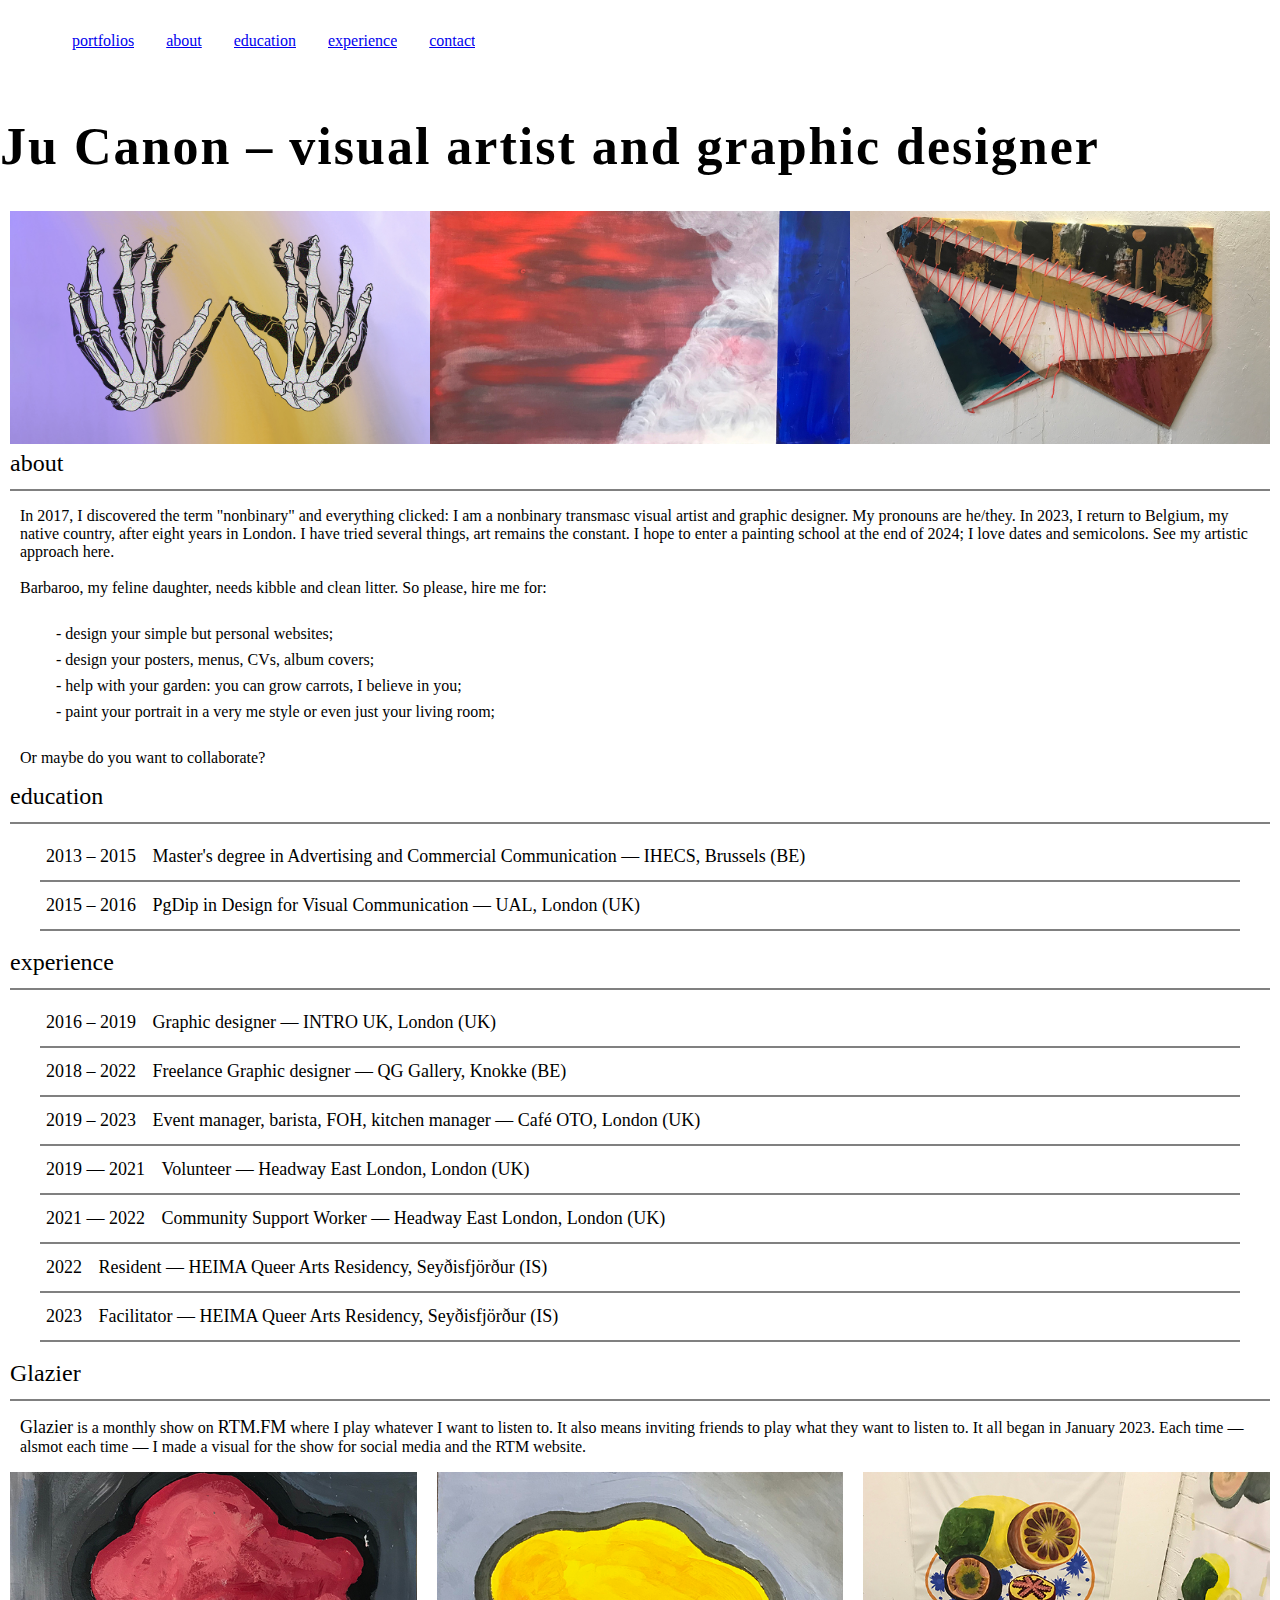
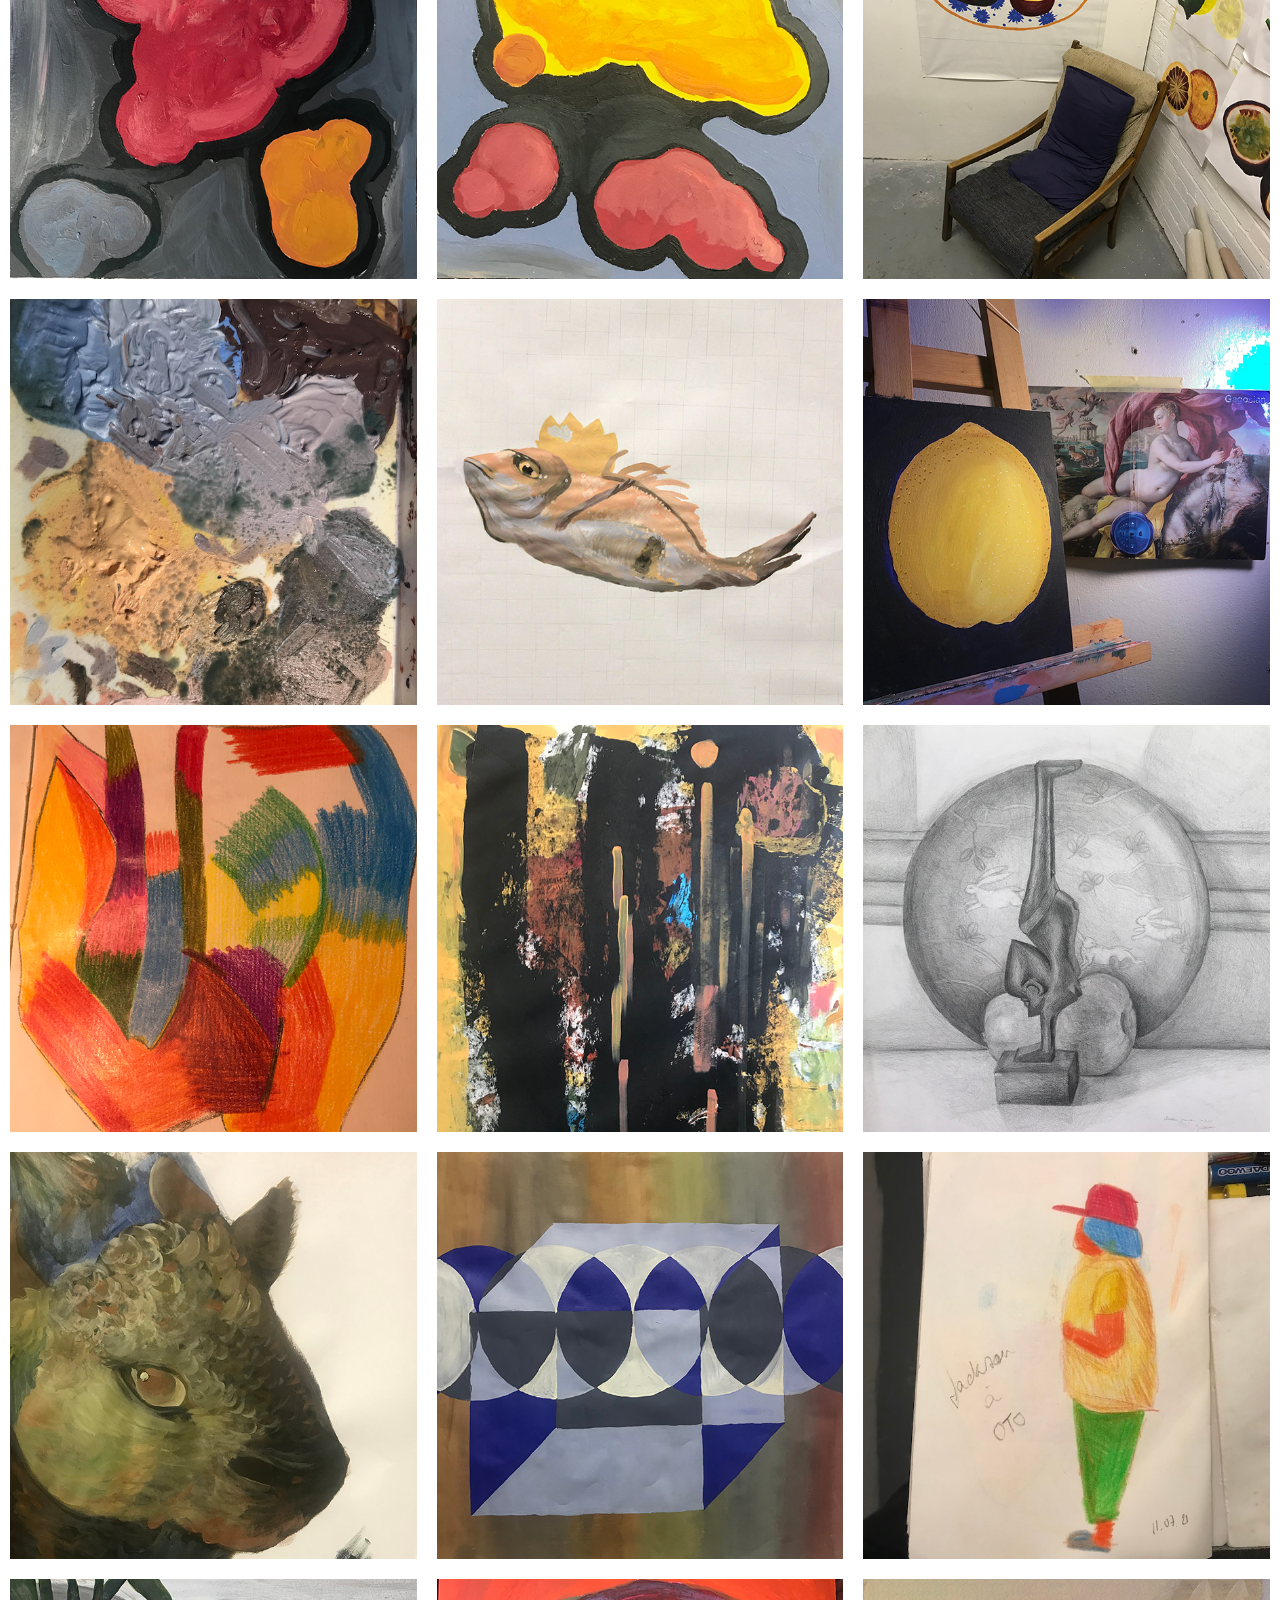
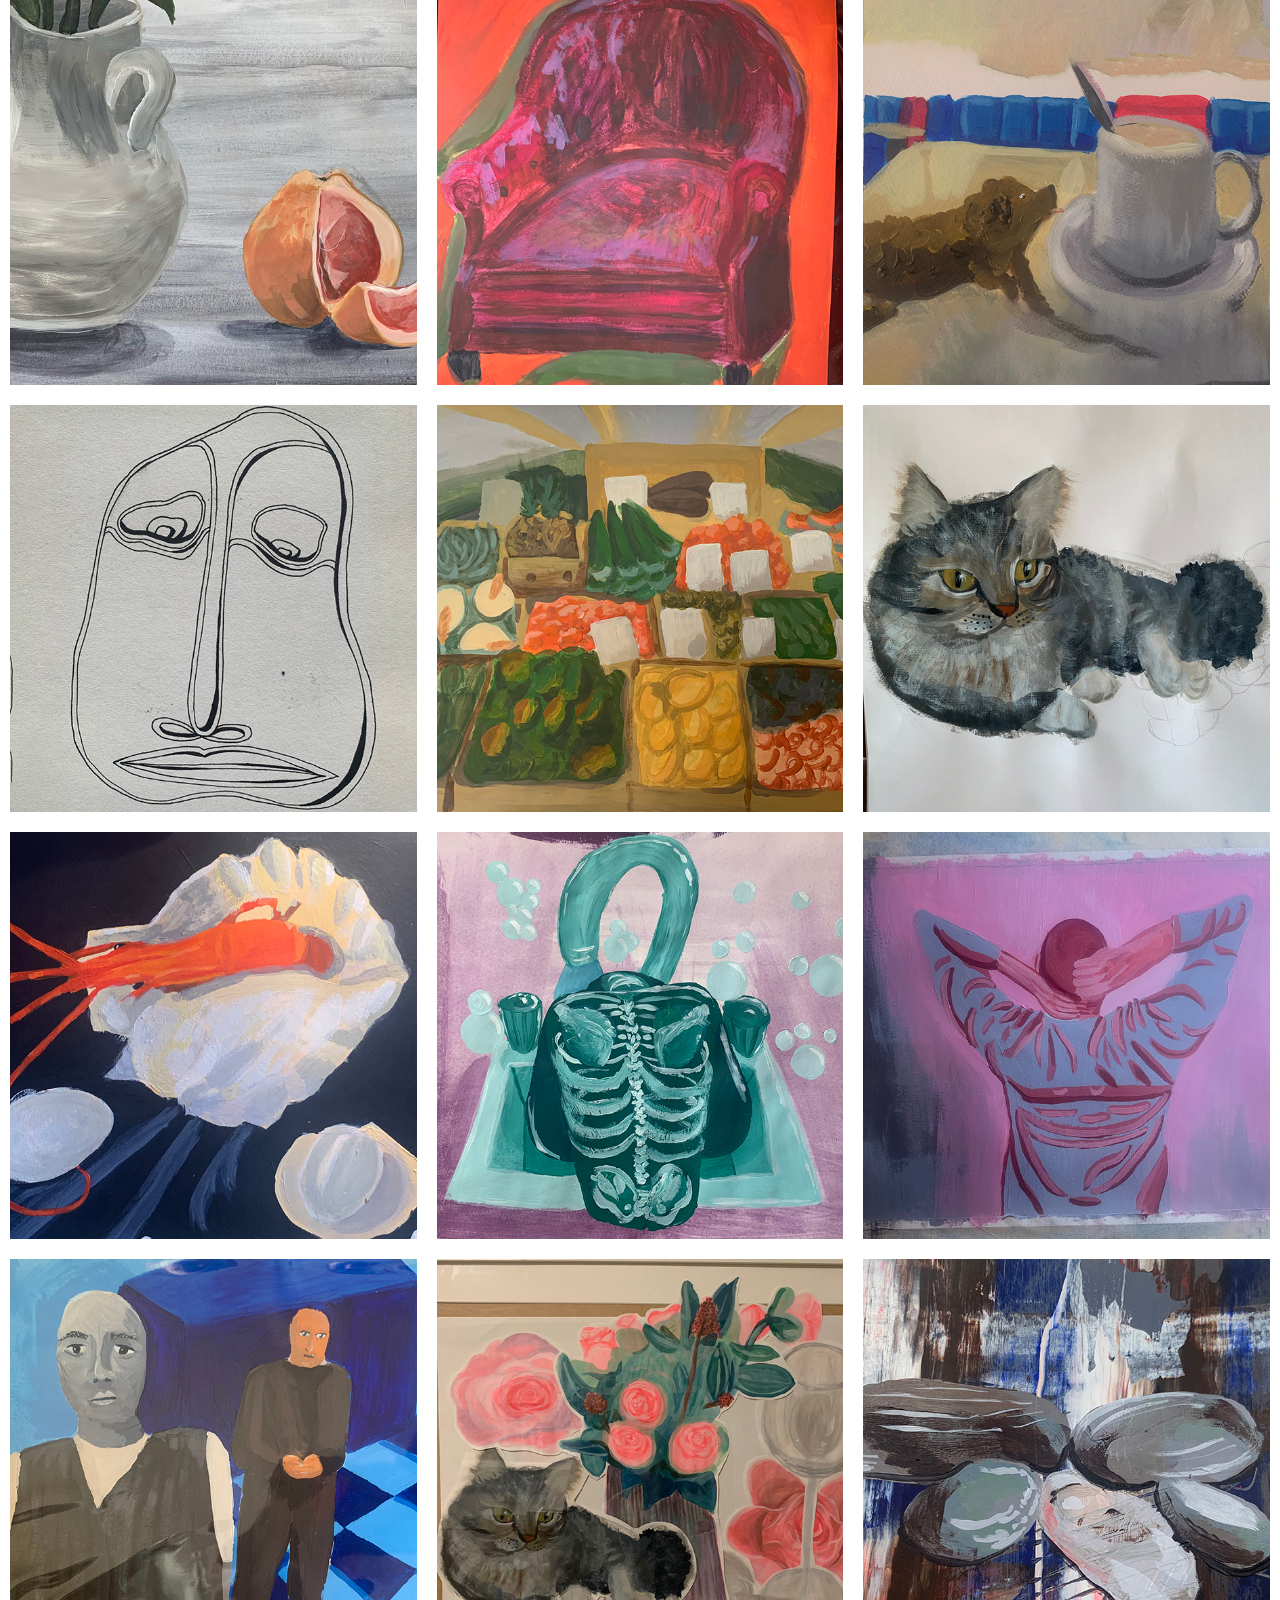
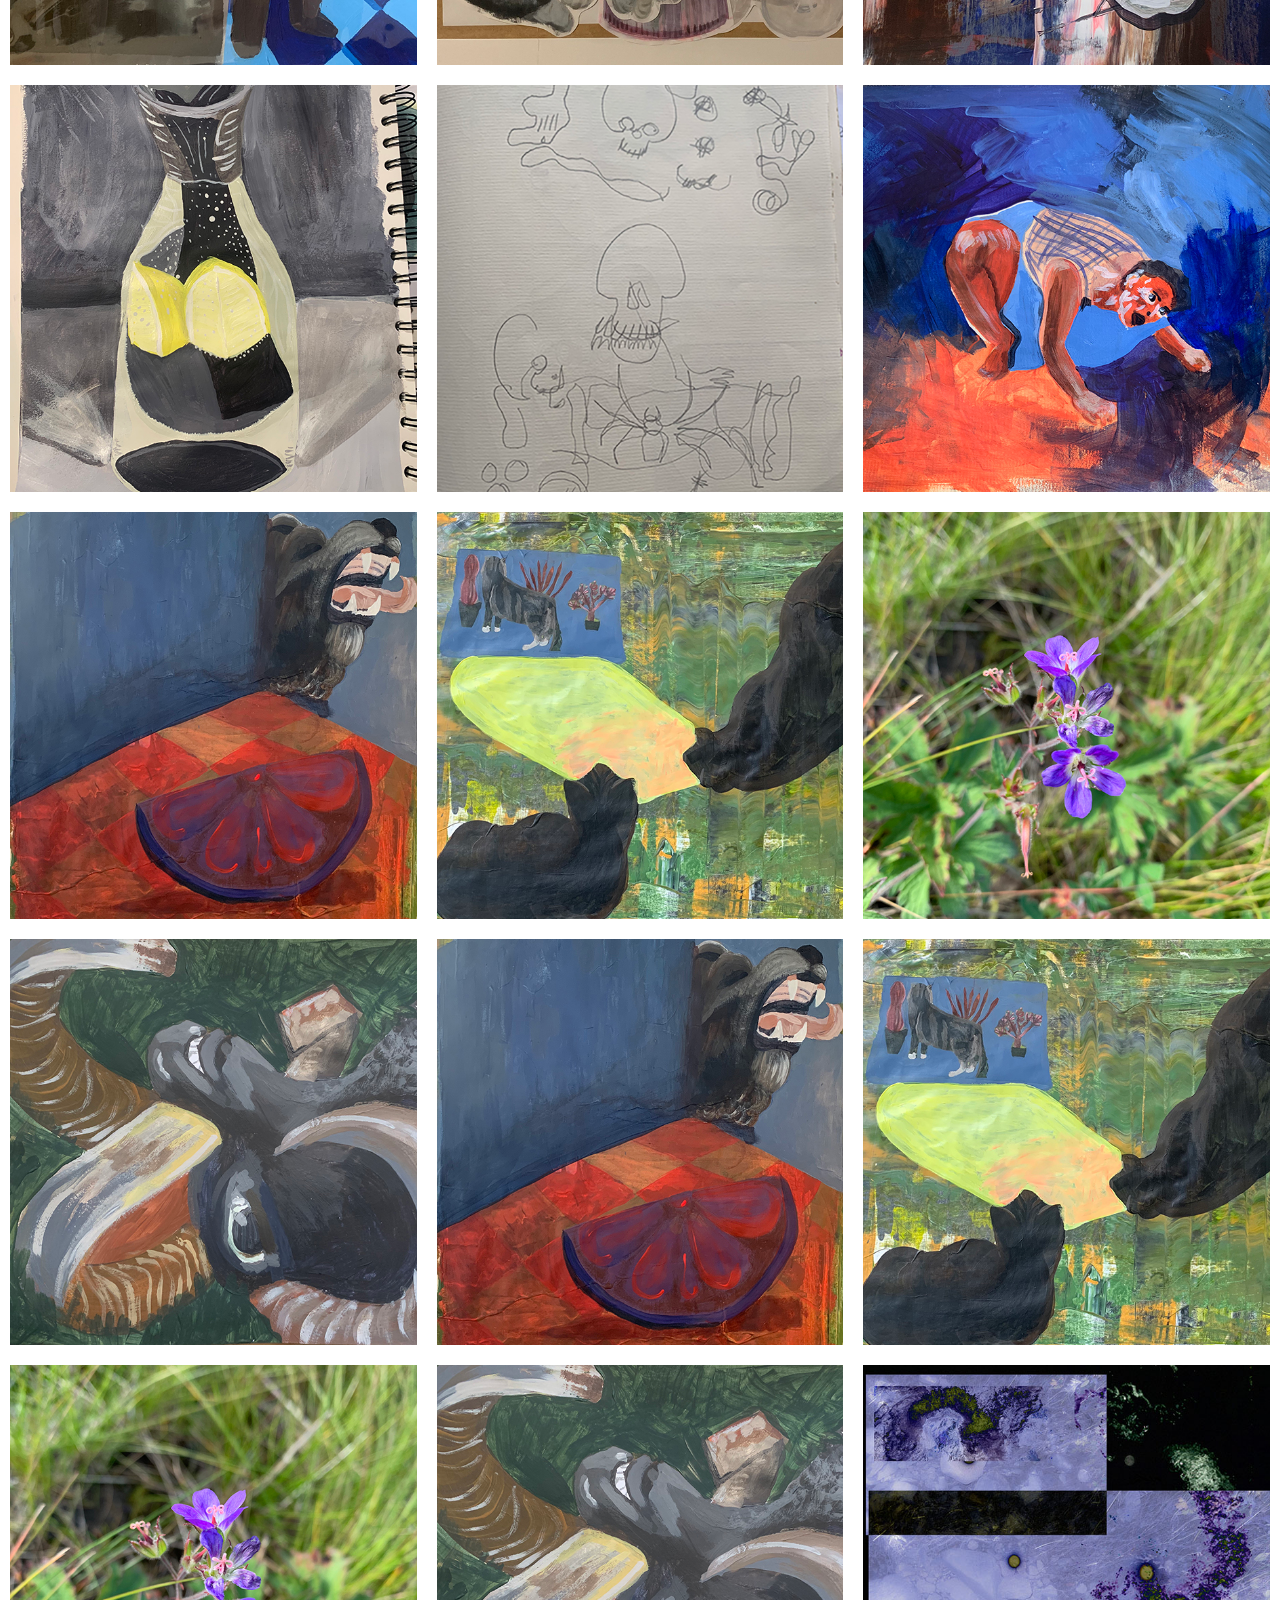
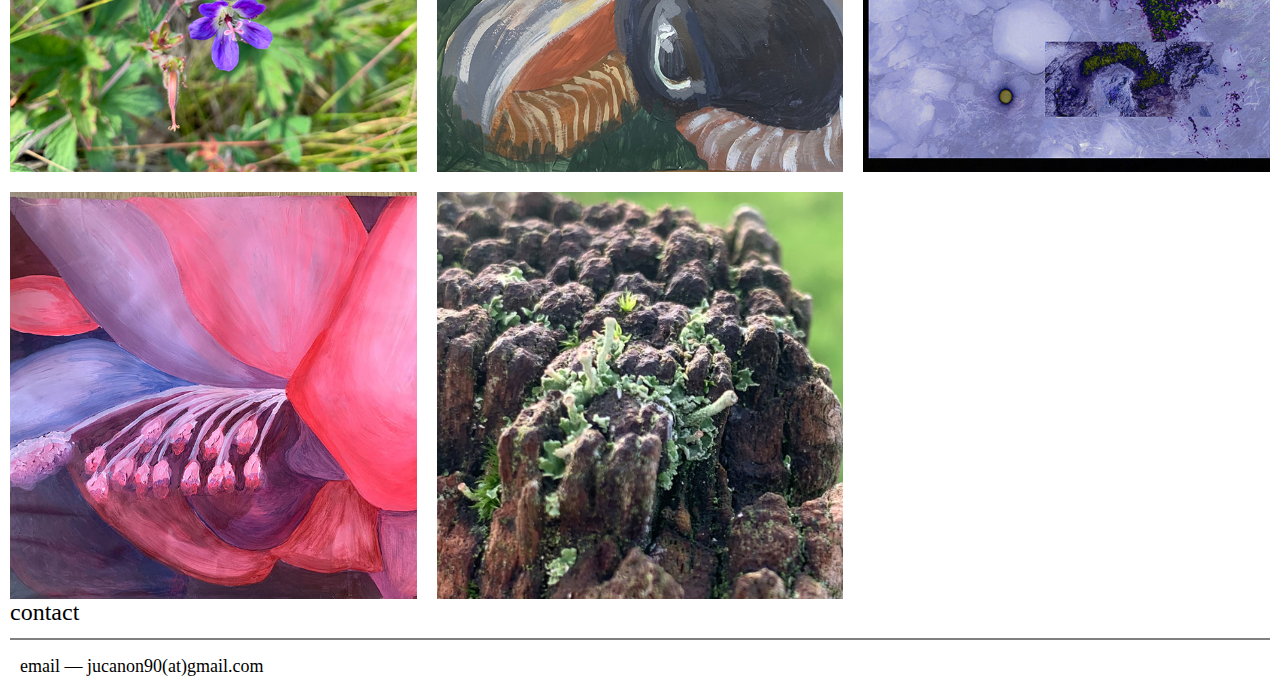
==== index_EN.html @ e63a45a0 "Add initial hamburger menu" ====
<!DOCTYPE html>
<html>
  <head>
    <meta charset="UTF-8" />
    <meta http-equiv="X-UA-Compatible" content="IE=edge" />
    <meta name="viewport" content="width=device-width, initial-scale=1.0" />
    <link href="Ju Canon CSS.css" rel="stylesheet" type="text/css" />
    <title>Ju Canon Website</title>
  </head>
  <body>
    <header>
      <nav class="navbar">
        <input id="menu-toggle" type="checkbox" />
        <label class="menu-button-container" for="menu-toggle">
          <div class="menu-button"></div>
        </label>
        <ul class="menu">
          <li>
            <a href="#">portfolios</a>
            <!-- <ul>
              <li>
                <a
                  href="https://drive.google.com/file/d/1TP0iAJcThYShY0qNyKOMCxj-B4iKELyU/view?usp=drive_link"
                  target="_blank"
                  >painter — visual artist</a
                >
              </li>
              <li>
                <a
                  href="https://drive.google.com/file/d/1o4dYFBIWH87HnHa1xr8gxN1MifNeb2hx/view?usp=drive_link"
                  target="_blank"
                  >graphic designer</a
                >
              </li>
            </ul> -->
          </li>
          <li><a href="#apropos">about</a></li>
          <li><a href="#education">education</a></li>
          <li><a href="#experience">experience</a></li>
          <li><a href="#contact">contact</a></li>
        </ul>
        <!-- <a class="translated_version" href="index.html">FR</a> -->
      </nav>
      <h1>Ju Canon – visual artist and graphic designer</h1>
    </header>
    <section class="image-row">
      <div>
        <img
          class="image"
          src="pics/Hands2 homepage 1080x600.jpg"
          alt="Hands"
        />
      </div>
      <div>
        <img class="image" src="pics/Hell homepage 1080x600.jpg" alt="Hell" />
      </div>
      <div>
        <img
          class="image"
          src="pics/Lace Up homepage 1080x600.jpg"
          alt="Laced Up"
        />
      </div>
    </section>
    <section id="apropos">
      <label for="section">about</label>
      <hr noshade />
      <article class="section">
        <p>
          In 2017, I discovered the term "nonbinary" and everything clicked: I
          am a nonbinary transmasc visual artist and graphic designer. My
          pronouns are he/they. In 2023, I return to Belgium, my native country,
          after eight years in London. I have tried several things, art remains
          the constant. I hope to enter a painting school at the end of 2024; I
          love dates and semicolons. See my artistic approach here.
          <br />
          <br />
          Barbaroo, my feline daughter, needs kibble and clean litter. So
          please, hire me for:
        </p>
        <ol>
          <li class="p">- design your simple but personal websites;</li>
          <li class="p">- design your posters, menus, CVs, album covers;</li>
          <li class="p">
            - help with your garden: you can grow carrots, I believe in you;
          </li>
          <li class="p">
            - paint your portrait in a very me style or even just your living
            room;
          </li>
        </ol>
        <p>Or maybe do you want to collaborate?</p>
      </article>
    </section>
    <section id="education">
      <label for="section">education</label>
      <hr noshade />
      <ul>
        <li class="smalllist">2013 – 2015</li>
        <li class="smalllist">
          Master's degree in Advertising and Commercial Communication — IHECS,
          Brussels (BE)
        </li>
        <hr class="smallhr" noshade />
        <li class="smalllist">2015 – 2016</li>
        <li class="smalllist">
          PgDip in Design for Visual Communication — UAL, London (UK)
        </li>
        <hr class="smallhr" noshade />
      </ul>
    </section>
    <section id="experience">
      <label for="section">experience</label>
      <hr noshade />
      <ul>
        <li class="smalllist">2016 – 2019</li>
        <li class="smalllist">Graphic designer — INTRO UK, London (UK)</li>
        <hr class="smallhr" noshade />
        <li class="smalllist">2018 – 2022</li>
        <li class="smalllist">
          Freelance Graphic designer — QG Gallery, Knokke (BE)
        </li>
        <hr class="smallhr" noshade />
        <li class="smalllist">2019 – 2023</li>
        <li class="smalllist">
          Event manager, barista, FOH, kitchen manager — Café OTO, London (UK)
        </li>
        <hr class="smallhr" noshade />
        <li class="smalllist">2019 — 2021</li>
        <li class="smalllist">Volunteer — Headway East London, London (UK)</li>
        <hr class="smallhr" noshade />
        <li class="smalllist">2021 — 2022</li>
        <li class="smalllist">
          Community Support Worker — Headway East London, London (UK)
        </li>
        <hr class="smallhr" noshade />
        <li class="smalllist">2022</li>
        <li class="smalllist">
          Resident — HEIMA Queer Arts Residency, Seyðisfjörður (IS)
        </li>
        <hr class="smallhr" noshade />
        <li class="smalllist">2023</li>
        <li class="smalllist">
          Facilitator — HEIMA Queer Arts Residency, Seyðisfjörður (IS)
        </li>
        <hr class="smallhr" noshade />
      </ul>
    </section>
    <section id="glazier">
      <label for="section">Glazier</label>
      <hr noshade />
      <article>
        <p>
          <a href="https://www.mixcloud.com/ju-canon/playlists/glazier-on-rtm/"
            >Glazier</a
          >
          is a monthly show on
          <a herf="https://rtm.fm/listen/glazier/">RTM.FM</a> where I play
          whatever I want to listen to. It also means inviting friends to play
          what they want to listen to. It all began in January 2023. Each time —
          alsmot each time — I made a visual for the show for social media and
          the RTM website.
        </p>
      </article>
      <div class="image-container" id="imageContainer">
        <!-- Images will be dynamically added here using JavaScript -->
      </div>
      <script src="gallery.js"></script>
    </section>
    <section id="contact">
      <label for="section">contact</label>
      <hr noshade />
      <article>
        <p>
          <a href="mailto:jucanon90@gmail.com"
            >email — jucanon90(at)gmail.com</a
          >
        </p>
      </article>
    </section>
  </body>
</html>
---- Ju Canon CSS.css ----
@font-face {
  font-family: 'SF Pro';
  src: url('Fonts/SF-Pro.ttf');
}
html,
body {
  font-family: 'SF Pro';
  color: #000000;
  margin: 0;
  height: 100%;
}

* {
  box-sizing: border-box;
}

header {
  display: flex;
  flex-direction: column;
}

.navbar {
  display: flex;
  flex-direction: row;
  align-items: center;
  justify-content: space-between;
  padding: 1em;
}

.menu {
  display: flex;
  flex-direction: row;
  list-style-type: none;
  margin: 0;
  padding-top: 1em;
  padding-bottom: 1em;
}

.menu > li {
  margin: 0 1rem;
  overflow: hidden;
}

.menu-button-container {
  display: none;
  height: 100%;
  width: 30px;
  cursor: pointer;
  flex-direction: column;
  justify-content: center;
  align-items: center;
}
#menu-toggle {
  display: none;
}
.menu-button,
.menu-button::before,
.menu-button::after {
  display: block;
  background-color: #000000;
  position: absolute;
  height: 4px;
  width: 30px;
  transition: transform 400ms cubic-bezier(0.23, 1, 0.32, 1);
  border-radius: 2px;
}
.menu-button::before {
  content: '';
  margin-top: -8px;
}

.menu-button::after {
  content: '';
  margin-top: 8px;
}

#menu-toggle:checked + .menu-button-container .menu-button::before {
  margin-top: 0px;
  transform: rotate(405deg);
}

#menu-toggle:checked + .menu-button-container .menu-button {
  background: rgba(255, 255, 255, 0);
}

#menu-toggle:checked + .menu-button-container .menu-button::after {
  margin-top: 0px;
  transform: rotate(-405deg);
}

@media (max-width: 700px) {
  .menu-button-container {
    display: flex;
  }
  .menu {
    position: absolute;
    top: 0;
    margin-top: 50px;
    left: 0;
    flex-direction: column;
    width: 50%;
    justify-content: center;
    align-items: center;
    background-color: aquamarine;
  }
}

/* nav:after { overflow: hidden; display: table; clear: both; top: 40px; } .translated_version { text-decoration: none; font-size: 28px; color: black; } nav ul li a { display: block; color: black; text-align: center; padding: 14px 16px; text-decoration: none; font-size: 28px; } nav ul li a:hover { color: darkslategrey; } nav ul li { margin: 0px; display: inline-block; background-color: white; } nav ul { list-style-type: none; margin: 0; padding: 0; position: relative; } nav ul li ul li:hover { background: white; } nav ul ul { display: none; position: absolute; top: 50px; } nav ul li:hover > ul { display: inherit; } nav ul ul li { width: 140px; float: none; display: list-item; position: relative; } */ /* header{ */
/* display: flex; */
/* justify-content: space-around; */
/* align-items: center; */
/* height: 100vh; */
/* margin: 0; */
/* } */
h1 {
  font-size: 52px;
  /* float: left; */
  /* display: flex; */
  letter-spacing: 2px;
  /* margin: auto; */
}
section {
  padding: 0px 10px;
  font-size: 24px;
}
section p {
  padding: 0px 10px;
  font-size: 16px;
}
section ul {
  padding: 0px 30px;
  font-size: 18px;
}
section ol li {
  color: black;
  text-align: left;
  padding: 4px 6px;
  list-style-type: none;
  font-size: 16px;
}
section ul li {
  display: inline-block;
  color: black;
  text-align: left;
  padding: 4px 6px;
  text-decoration: none;
}
section a {
  text-decoration: none;
  color: black;
  font-size: 18px;
}
.image-row {
  display: flex;
  justify-content: space-between;
}
.image {
  max-width: 100%;
  height: auto;
  width: auto;
}
.image-container {
  display: flex;
  flex-wrap: wrap;
  justify-content: space-around;
}

.image-container img {
  height: auto;
  cursor: pointer;
}
#imageContainer {
  display: grid;
  grid-template-columns: repeat(3, 1fr); /* Three equal columns */
  gap: 20px; /* Adjust the gap between images as needed */
}

.grid-image {
  width: 100%;
  max-width: 600px; /* Set a maximum width of 600 pixels */
  height: auto; /* Maintain the aspect ratio */
  display: block; /* Remove any default inline display */
  margin: 0 auto; /* Center the image within its container */
}
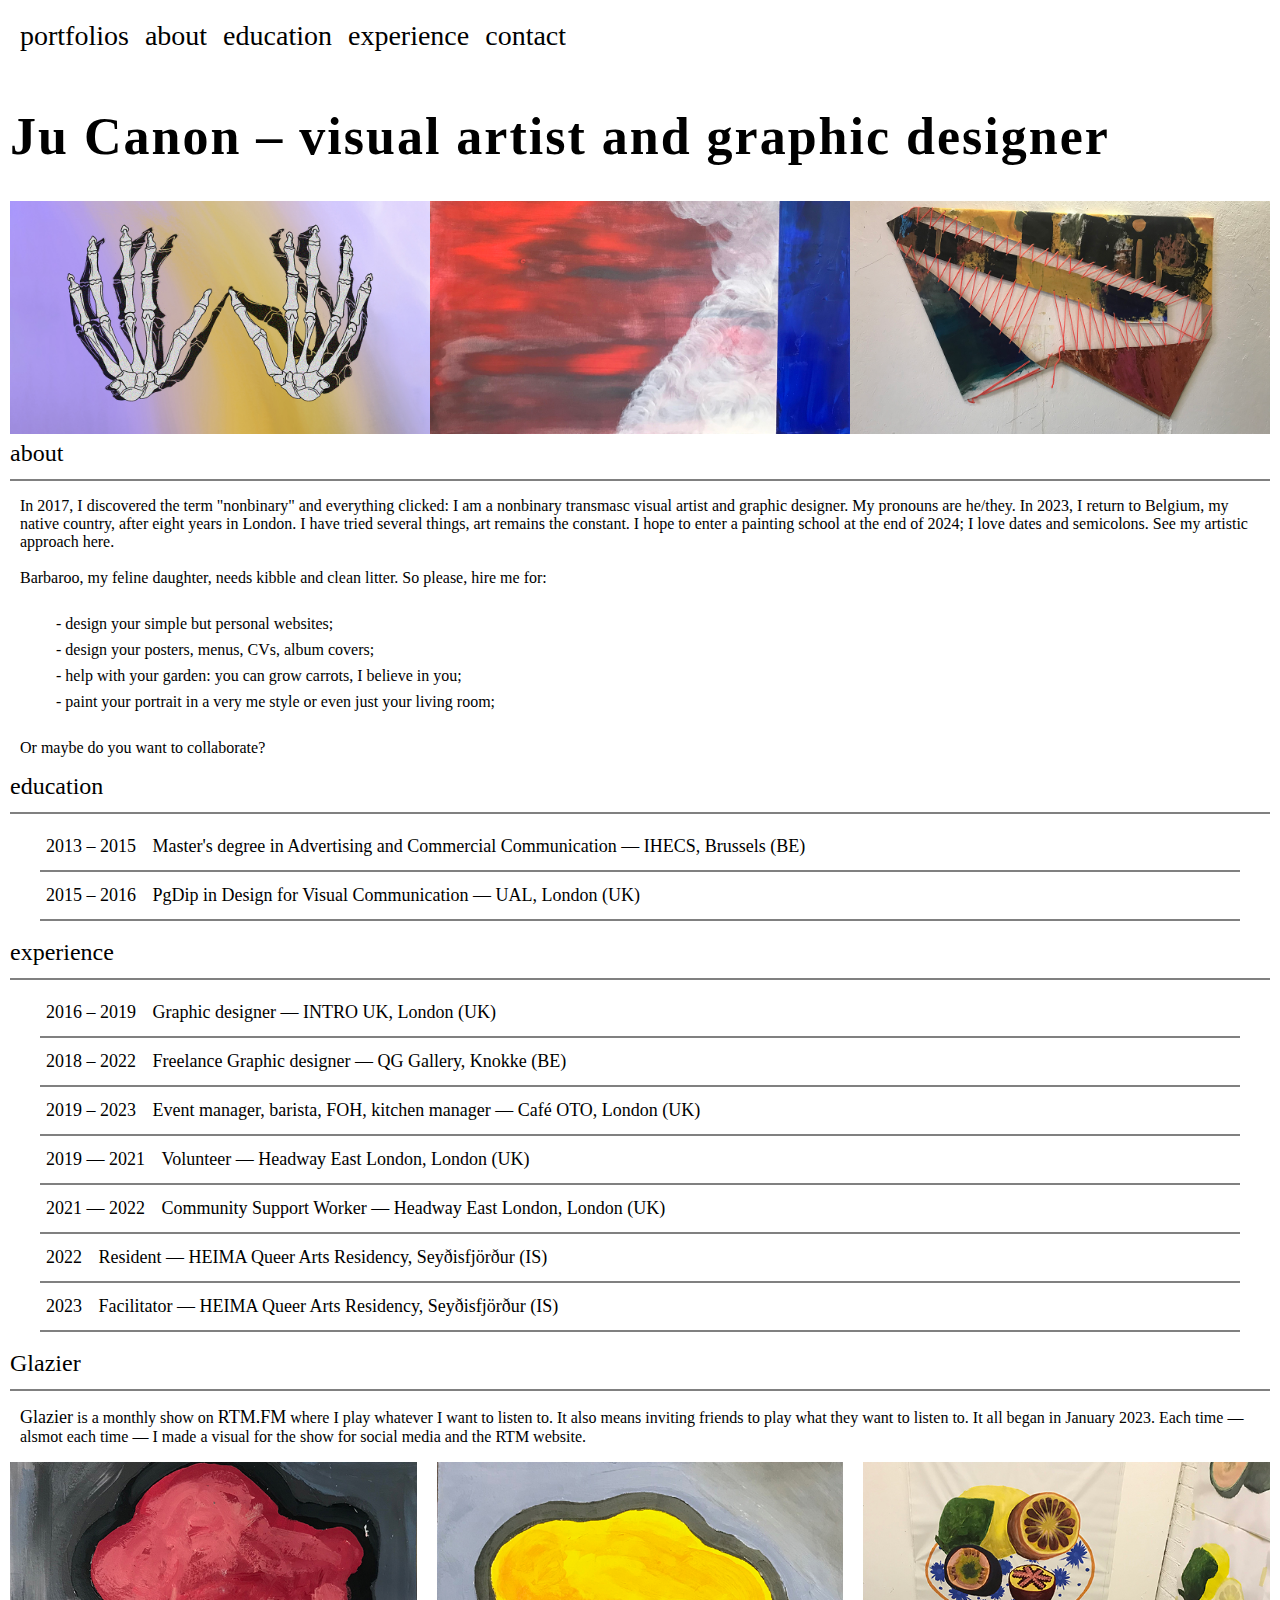
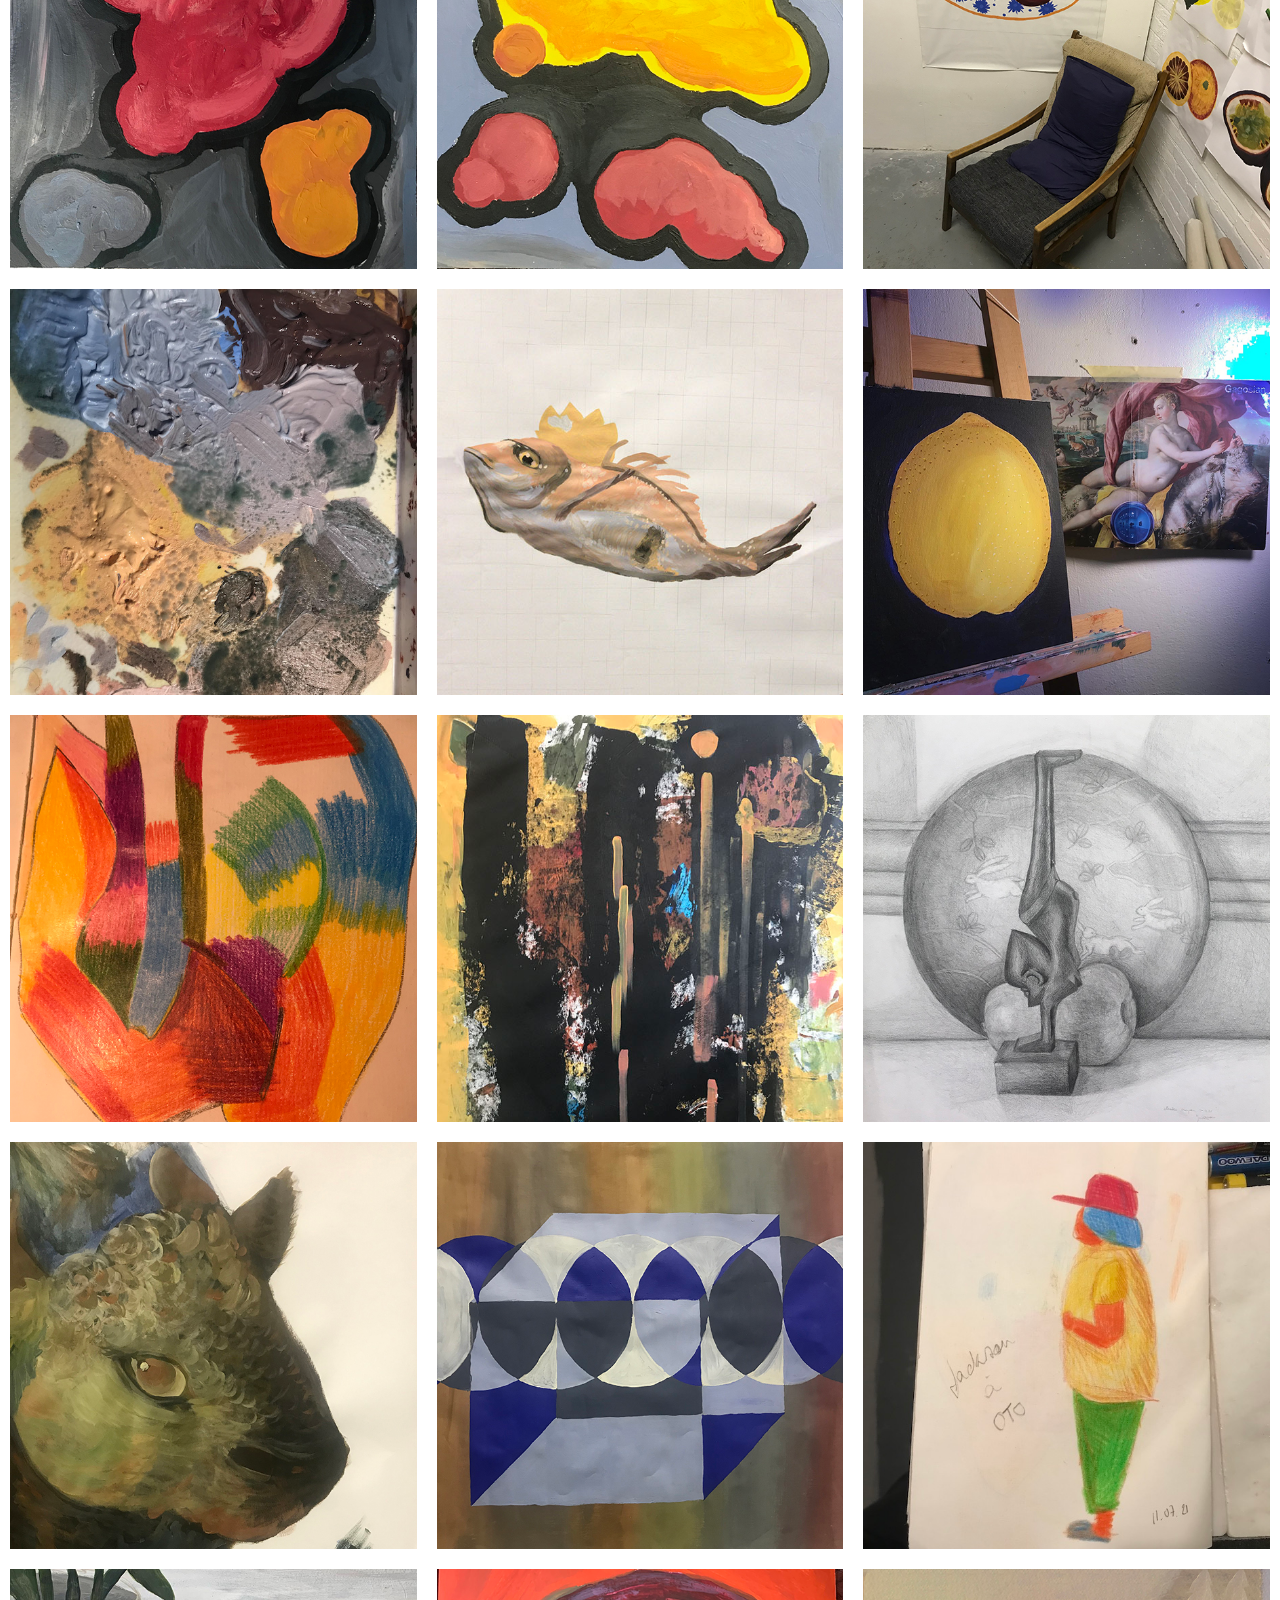
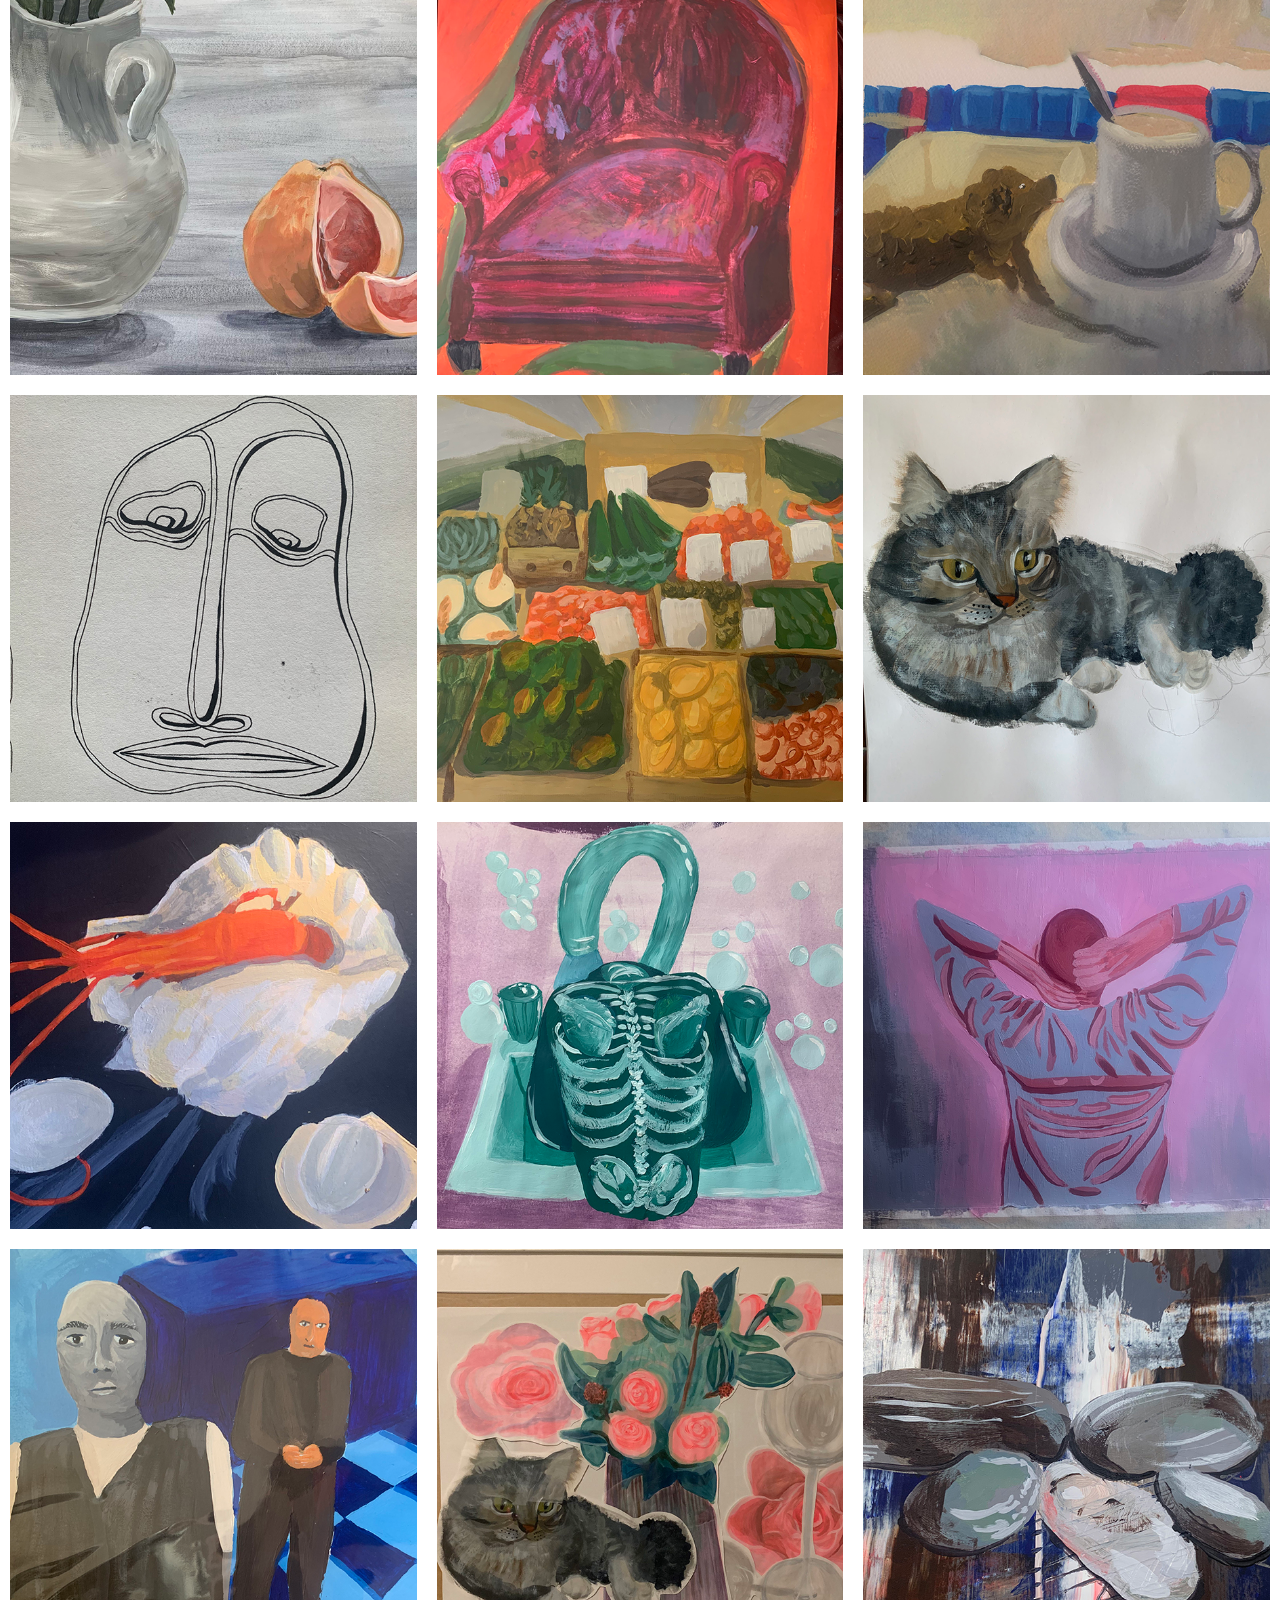
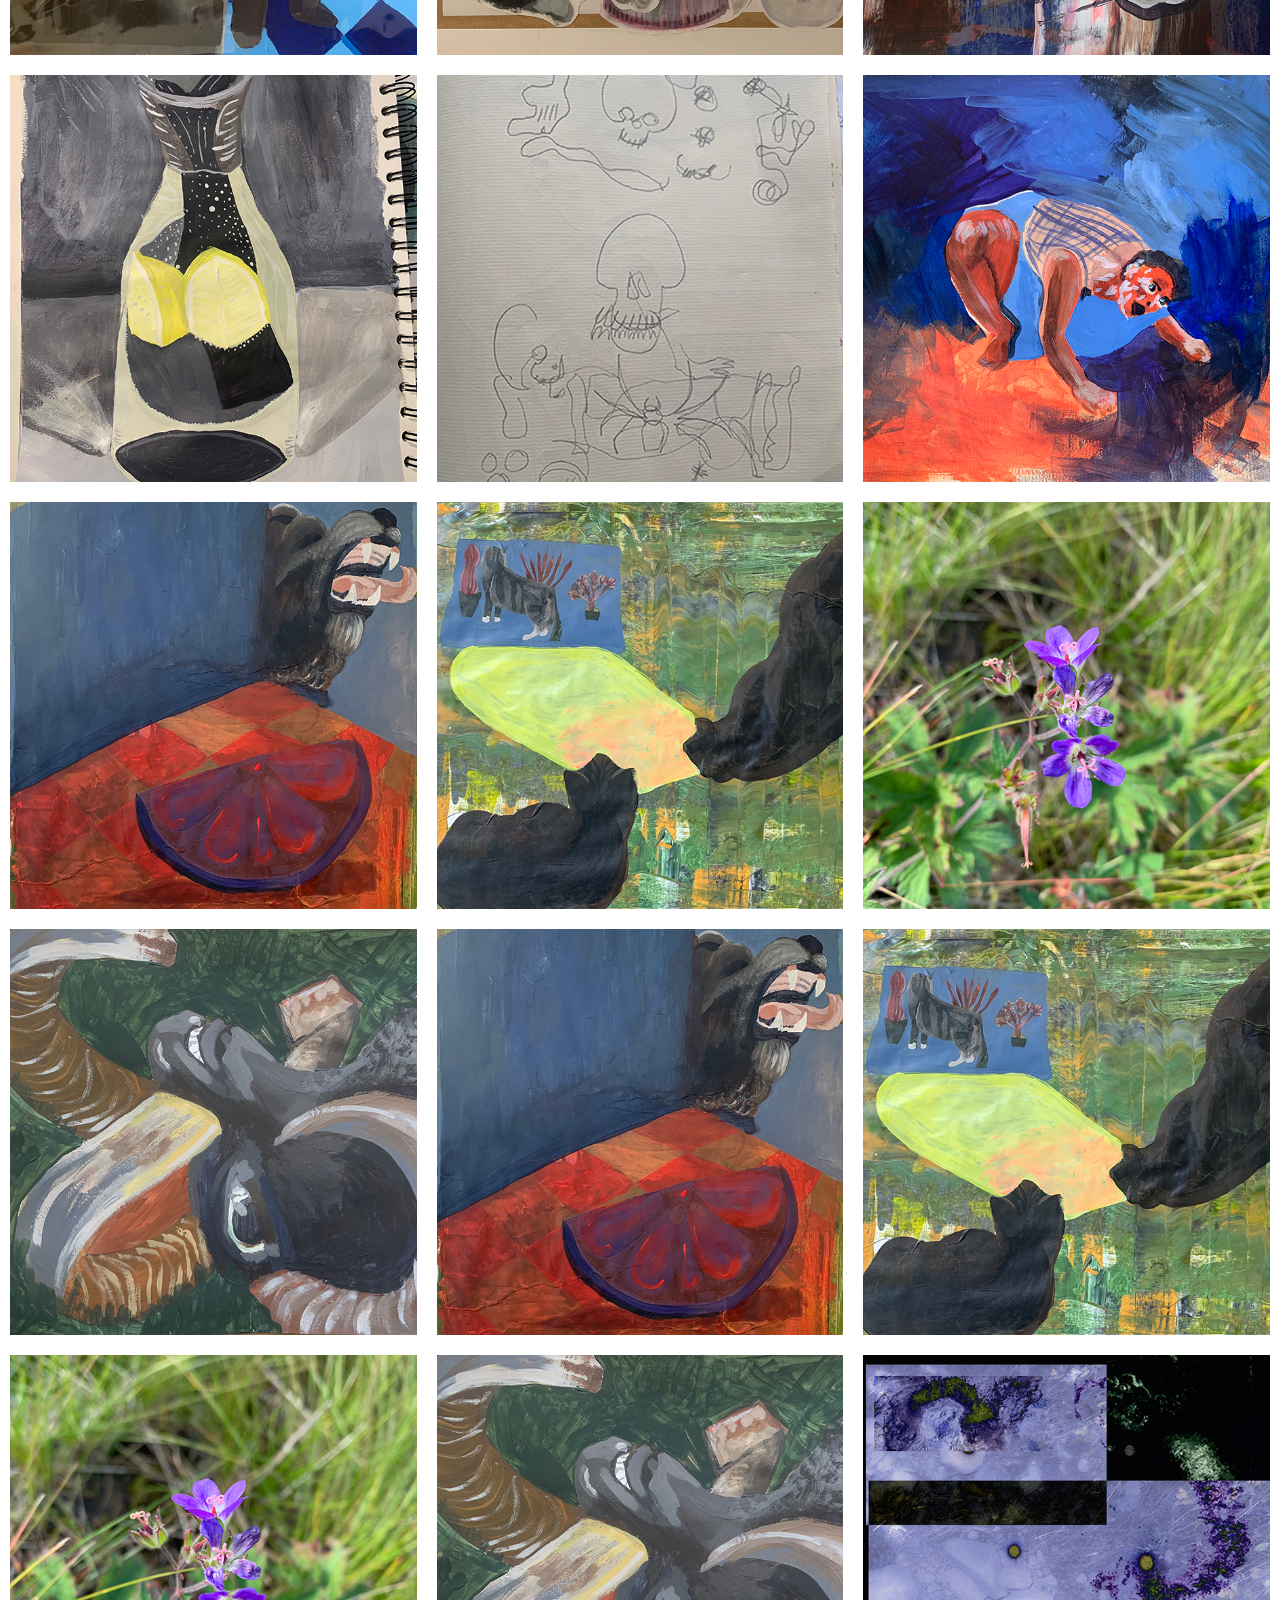
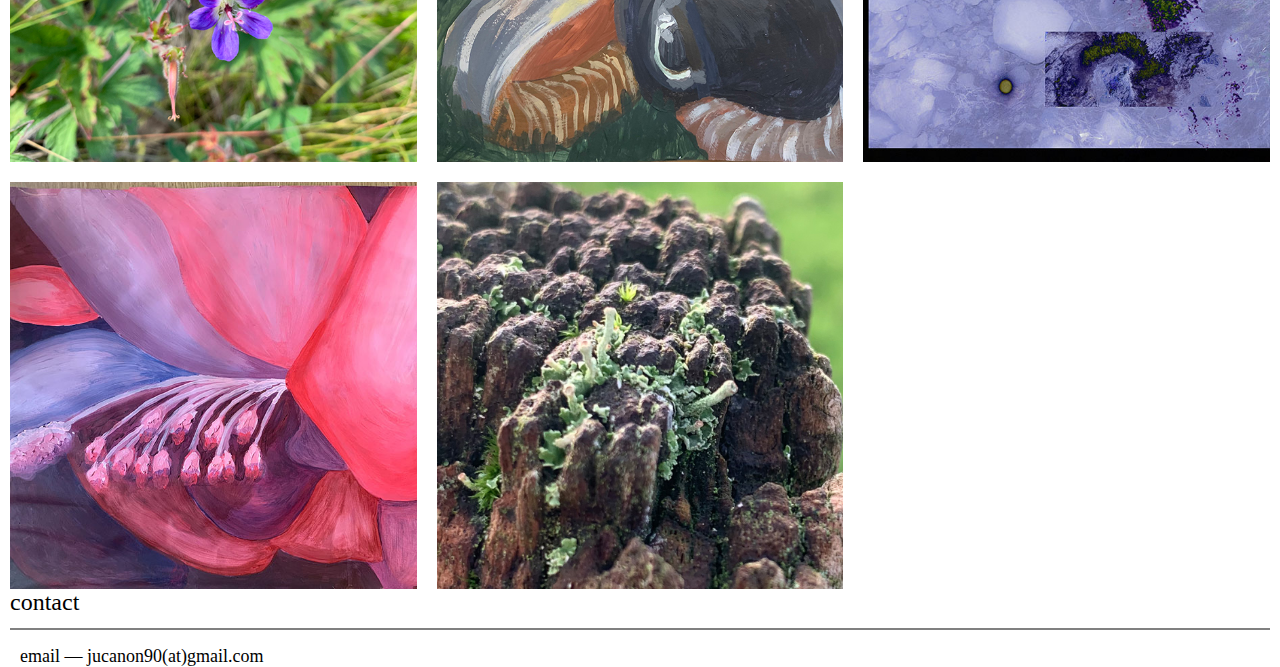
==== commit 538f0508: "Add js to close menu when li elements clicked.to be fixed" ====
--- a/index_EN.html
+++ b/index_EN.html
@@ -14,7 +14,7 @@
         <label class="menu-button-container" for="menu-toggle">
           <div class="menu-button"></div>
         </label>
-        <ul class="menu">
+        <ul class="menu" id="menu">
           <li>
             <a href="#">portfolios</a>
             <!-- <ul>
@@ -178,5 +178,6 @@
         </p>
       </article>
     </section>
+    <script src="hamburgerMenu.js"></script>
   </body>
 </html>
--- a/Ju Canon CSS.css
+++ b/Ju Canon CSS.css
@@ -17,6 +17,7 @@
 header {
   display: flex;
   flex-direction: column;
+  /* padding: 0 10px; */
 }
 
 .navbar {
@@ -24,7 +25,7 @@
   flex-direction: row;
   align-items: center;
   justify-content: space-between;
-  padding: 1em;
+  padding: 20px;
 }
 
 .menu {
@@ -32,19 +33,17 @@
   flex-direction: row;
   list-style-type: none;
   margin: 0;
-  padding-top: 1em;
-  padding-bottom: 1em;
 }
 
 .menu > li {
-  margin: 0 1rem;
+  margin-right: 1rem;
   overflow: hidden;
 }
 
 .menu-button-container {
   display: none;
   height: 100%;
-  width: 30px;
+  width: 20px;
   cursor: pointer;
   flex-direction: column;
   justify-content: center;
@@ -56,26 +55,27 @@
 .menu-button,
 .menu-button::before,
 .menu-button::after {
+  margin-top: 2em;
   display: block;
   background-color: #000000;
   position: absolute;
-  height: 4px;
-  width: 30px;
+  height: 5px;
+  width: 35px;
   transition: transform 400ms cubic-bezier(0.23, 1, 0.32, 1);
-  border-radius: 2px;
+  border-radius: 10px;
 }
 .menu-button::before {
   content: '';
-  margin-top: -8px;
+  margin-top: -10px;
 }
 
 .menu-button::after {
   content: '';
-  margin-top: 8px;
+  margin-top: 10px;
 }
 
 #menu-toggle:checked + .menu-button-container .menu-button::before {
-  margin-top: 0px;
+  margin-top: 0;
   transform: rotate(405deg);
 }
 
@@ -83,41 +83,114 @@
   background: rgba(255, 255, 255, 0);
 }
 
+/* Closing X hamburger bar */
 #menu-toggle:checked + .menu-button-container .menu-button::after {
-  margin-top: 0px;
+  /* change this an irregular cross  */
+  margin-top: 0;
   transform: rotate(-405deg);
 }
 
 @media (max-width: 700px) {
+  /* actual hamburger icon */
   .menu-button-container {
     display: flex;
-  }
+    margin-top: 5px;
+  }
+
+  /* hamburger menu list */
   .menu {
     position: absolute;
-    top: 0;
+    top: 15px;
     margin-top: 50px;
-    left: 0;
+    left: 10px;
     flex-direction: column;
     width: 50%;
     justify-content: center;
     align-items: center;
-    background-color: aquamarine;
-  }
-}
-
-/* nav:after { overflow: hidden; display: table; clear: both; top: 40px; } .translated_version { text-decoration: none; font-size: 28px; color: black; } nav ul li a { display: block; color: black; text-align: center; padding: 14px 16px; text-decoration: none; font-size: 28px; } nav ul li a:hover { color: darkslategrey; } nav ul li { margin: 0px; display: inline-block; background-color: white; } nav ul { list-style-type: none; margin: 0; padding: 0; position: relative; } nav ul li ul li:hover { background: white; } nav ul ul { display: none; position: absolute; top: 50px; } nav ul li:hover > ul { display: inherit; } nav ul ul li { width: 140px; float: none; display: list-item; position: relative; } */ /* header{ */
+    background-color: white;
+  }
+
+  /* unfolded h. menu li */
+  #menu-toggle ~ .menu li {
+    height: 0;
+    margin: 0;
+    padding: 0;
+    border: 0;
+    transition: height 400ms cubic-bezier(0.23, 1, 0.32, 1);
+  }
+
+  /* folded menu  */
+  #menu-toggle:checked ~ .menu li {
+    border: 1px solid #333;
+    height: 3em;
+    padding: 0.5em;
+    transition: height 400ms cubic-bezier(0.23, 1, 0.32, 1);
+  }
+  .menu > ul {
+    padding: 0;
+    list-style-type: none;
+  }
+  .menu > li {
+    display: flex;
+    justify-content: center;
+    margin: 0;
+    padding: 0.5em 0;
+    width: 100%;
+  }
+}
+
+/* .translated_version {
+  text-decoration: none;
+  font-size: 28px;
+  color: black;
+} */
+nav ul {
+  padding: 0;
+}
+nav ul li a {
+  color: black;
+  text-decoration: none;
+  font-size: 28px;
+}
+nav ul li a:hover {
+  color: darkslategrey;
+}
+/* nav ul li {
+  margin: 0px;
+  display: inline-block;
+  background-color: white;
+} */
+
+/* nav ul li ul li:hover {
+  background: white;
+} */
+/* nav ul ul {
+  display: none;
+  position: absolute;
+  top: 50px;
+} */
+/* nav ul li:hover > ul {
+  display: inherit;
+} */
+/* nav ul ul li {
+  width: 140px;
+  float: none;
+  display: list-item;
+  position: relative;
+} */
+
+/* header{ */
 /* display: flex; */
 /* justify-content: space-around; */
 /* align-items: center; */
 /* height: 100vh; */
 /* margin: 0; */
 /* } */
+
 h1 {
   font-size: 52px;
-  /* float: left; */
-  /* display: flex; */
   letter-spacing: 2px;
-  /* margin: auto; */
+  padding-left: 10px;
 }
 section {
   padding: 0px 10px;
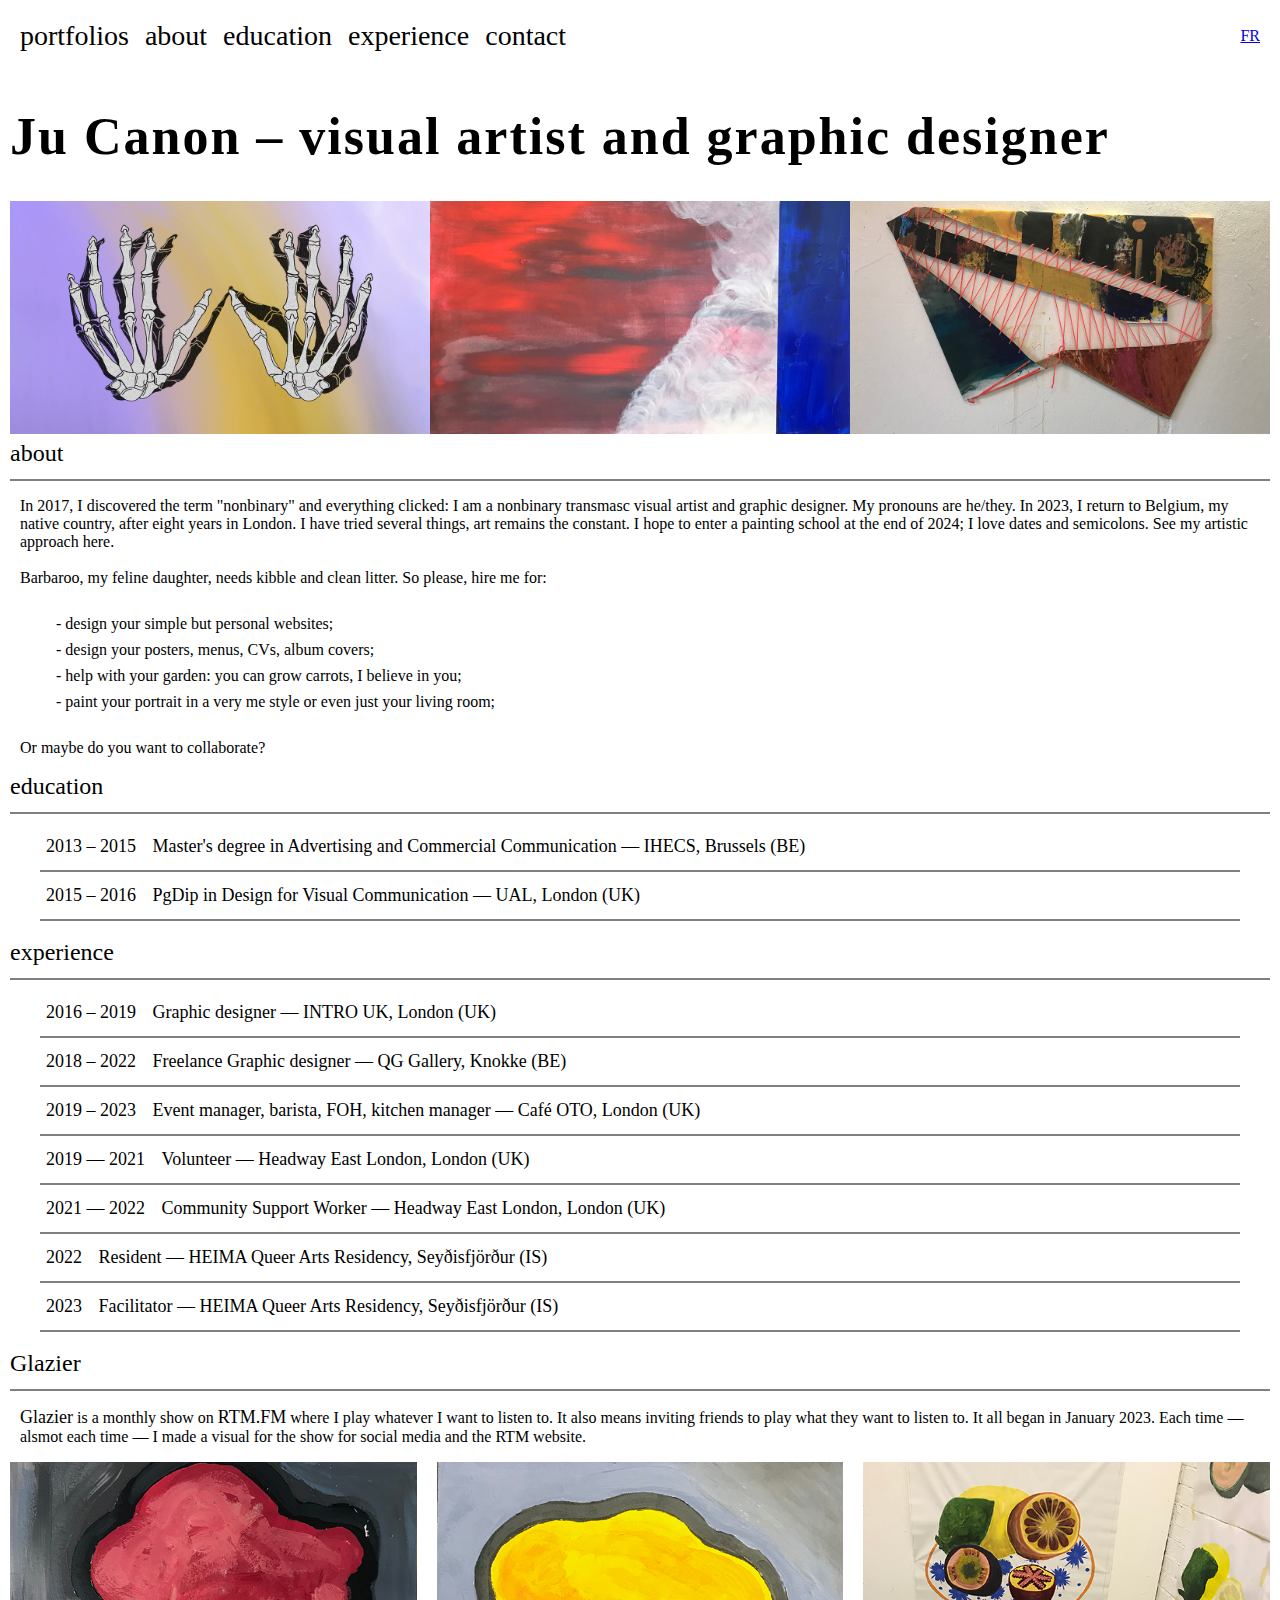
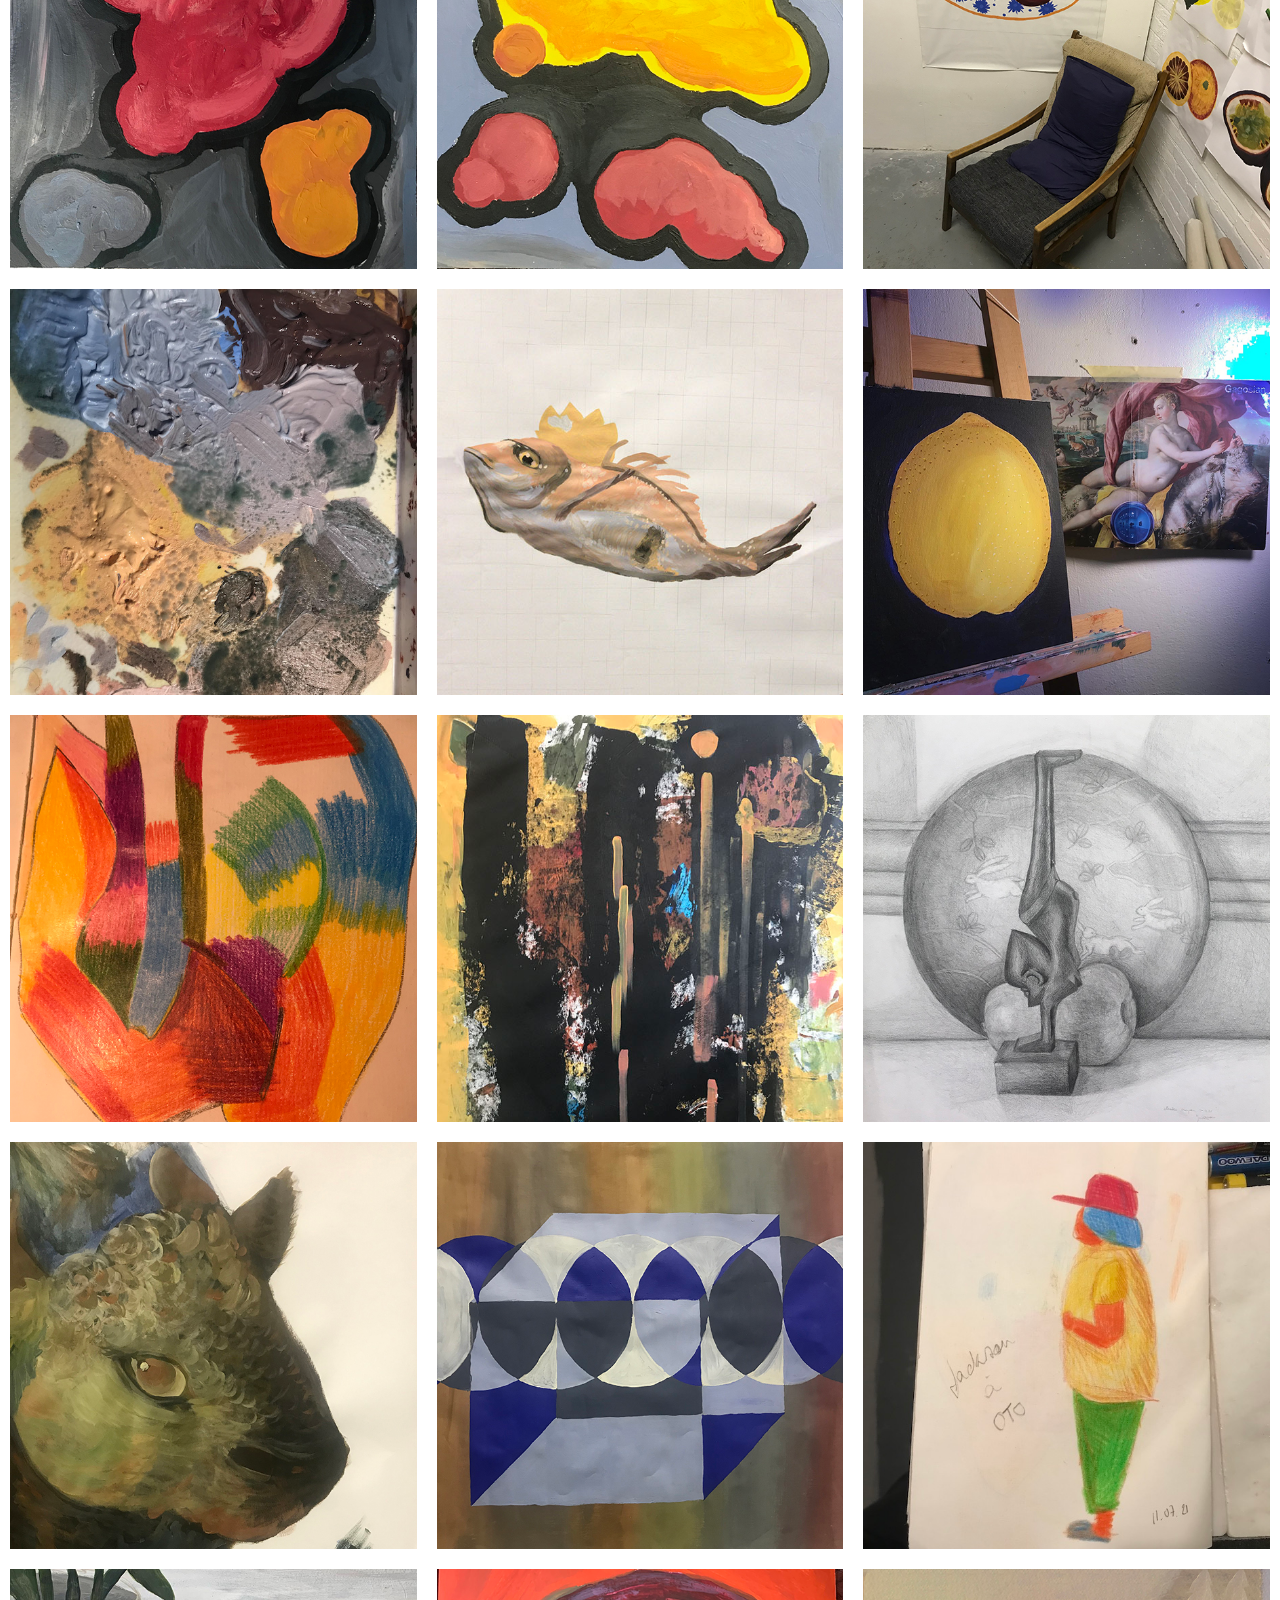
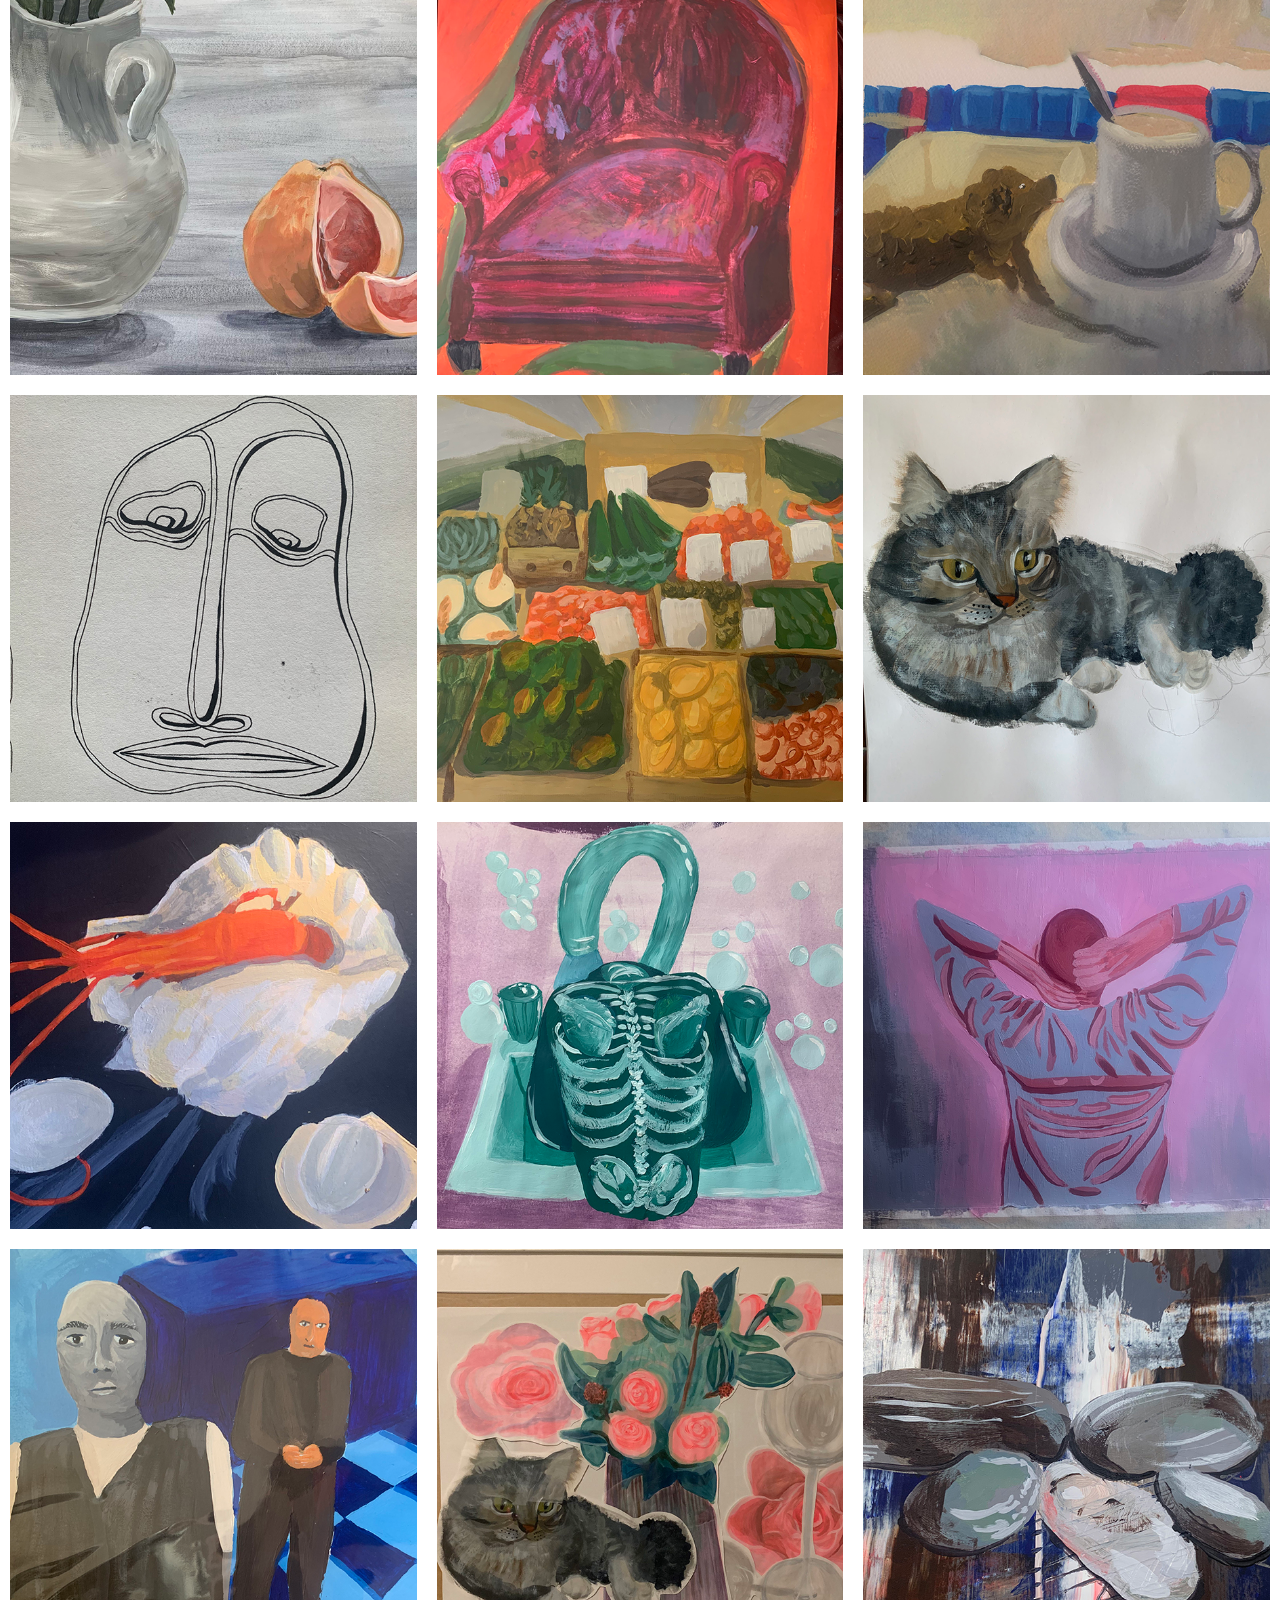
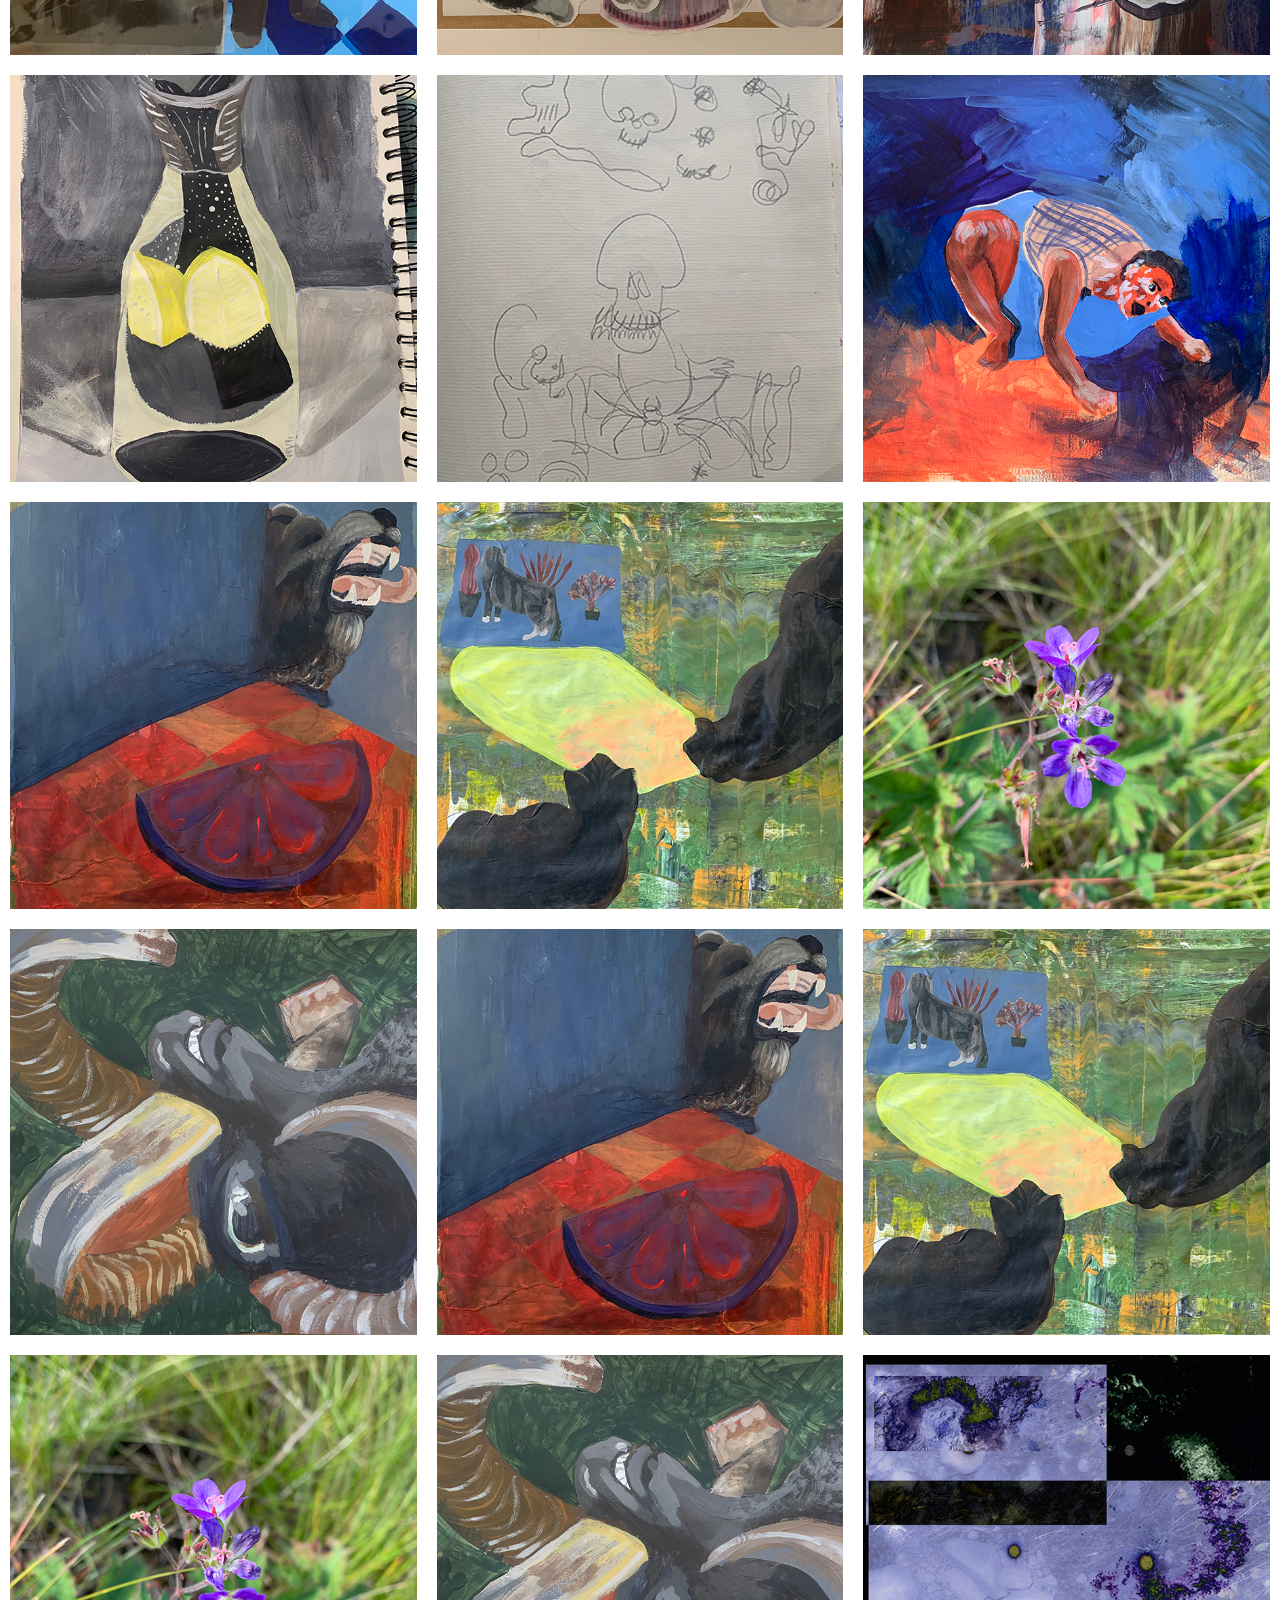
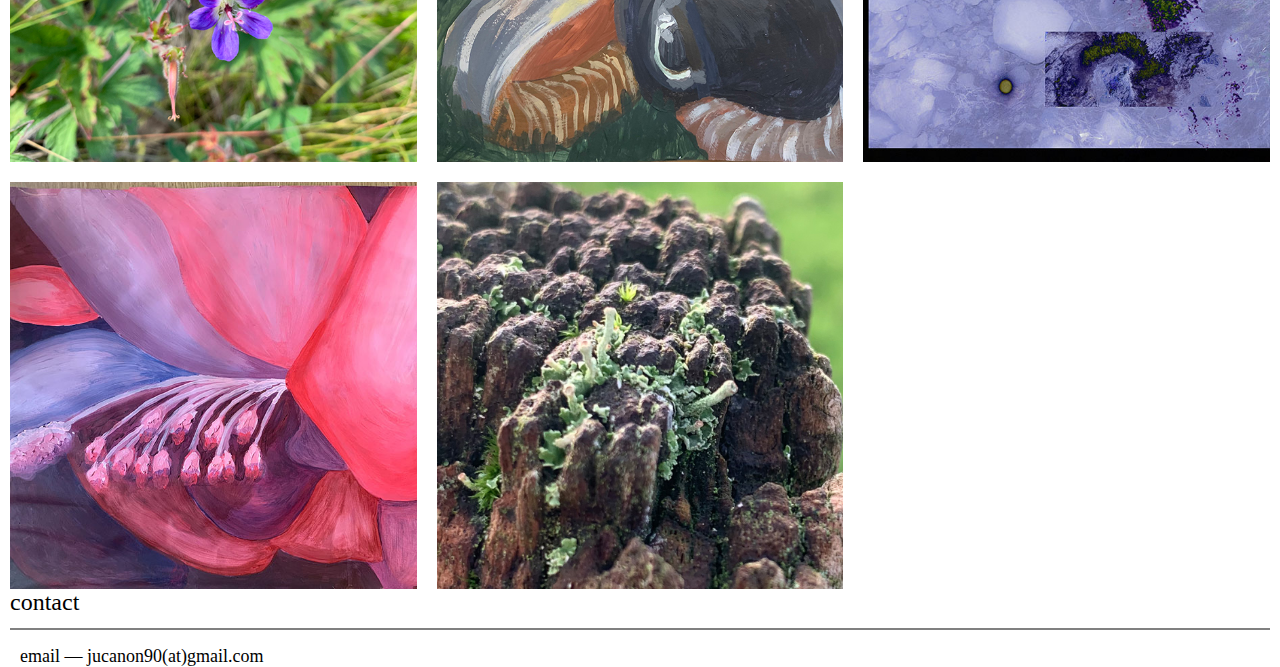
==== commit 1305c5f6: "Center ham menu last time, centered in nav" ====
--- a/index_EN.html
+++ b/index_EN.html
@@ -39,7 +39,7 @@
           <li><a href="#experience">experience</a></li>
           <li><a href="#contact">contact</a></li>
         </ul>
-        <!-- <a class="translated_version" href="index.html">FR</a> -->
+        <a class="translated_version" href="index.html">FR</a>
       </nav>
       <h1>Ju Canon – visual artist and graphic designer</h1>
     </header>
--- a/Ju Canon CSS.css
+++ b/Ju Canon CSS.css
@@ -42,7 +42,7 @@
 
 .menu-button-container {
   display: none;
-  height: 100%;
+  height: 34px;
   width: 20px;
   cursor: pointer;
   flex-direction: column;
@@ -55,7 +55,6 @@
 .menu-button,
 .menu-button::before,
 .menu-button::after {
-  margin-top: 2em;
   display: block;
   background-color: #000000;
   position: absolute;
@@ -94,7 +93,7 @@
   /* actual hamburger icon */
   .menu-button-container {
     display: flex;
-    margin-top: 5px;
+    margin-left: 5px;
   }
 
   /* hamburger menu list */
@@ -126,16 +125,25 @@
     padding: 0.5em;
     transition: height 400ms cubic-bezier(0.23, 1, 0.32, 1);
   }
-  .menu > ul {
-    padding: 0;
-    list-style-type: none;
-  }
   .menu > li {
     display: flex;
     justify-content: center;
     margin: 0;
     padding: 0.5em 0;
     width: 100%;
+  }
+
+  /* apply border radius to first / last li element and parent container */
+  .menu {
+    border-radius: 8px;
+  }
+  .menu > li:first-child {
+    border-top-left-radius: 8px;
+    border-top-right-radius: 8px;
+  }
+  .menu > li:last-child {
+    border-bottom-left-radius: 8px;
+    border-bottom-right-radius: 8px;
   }
 }
 
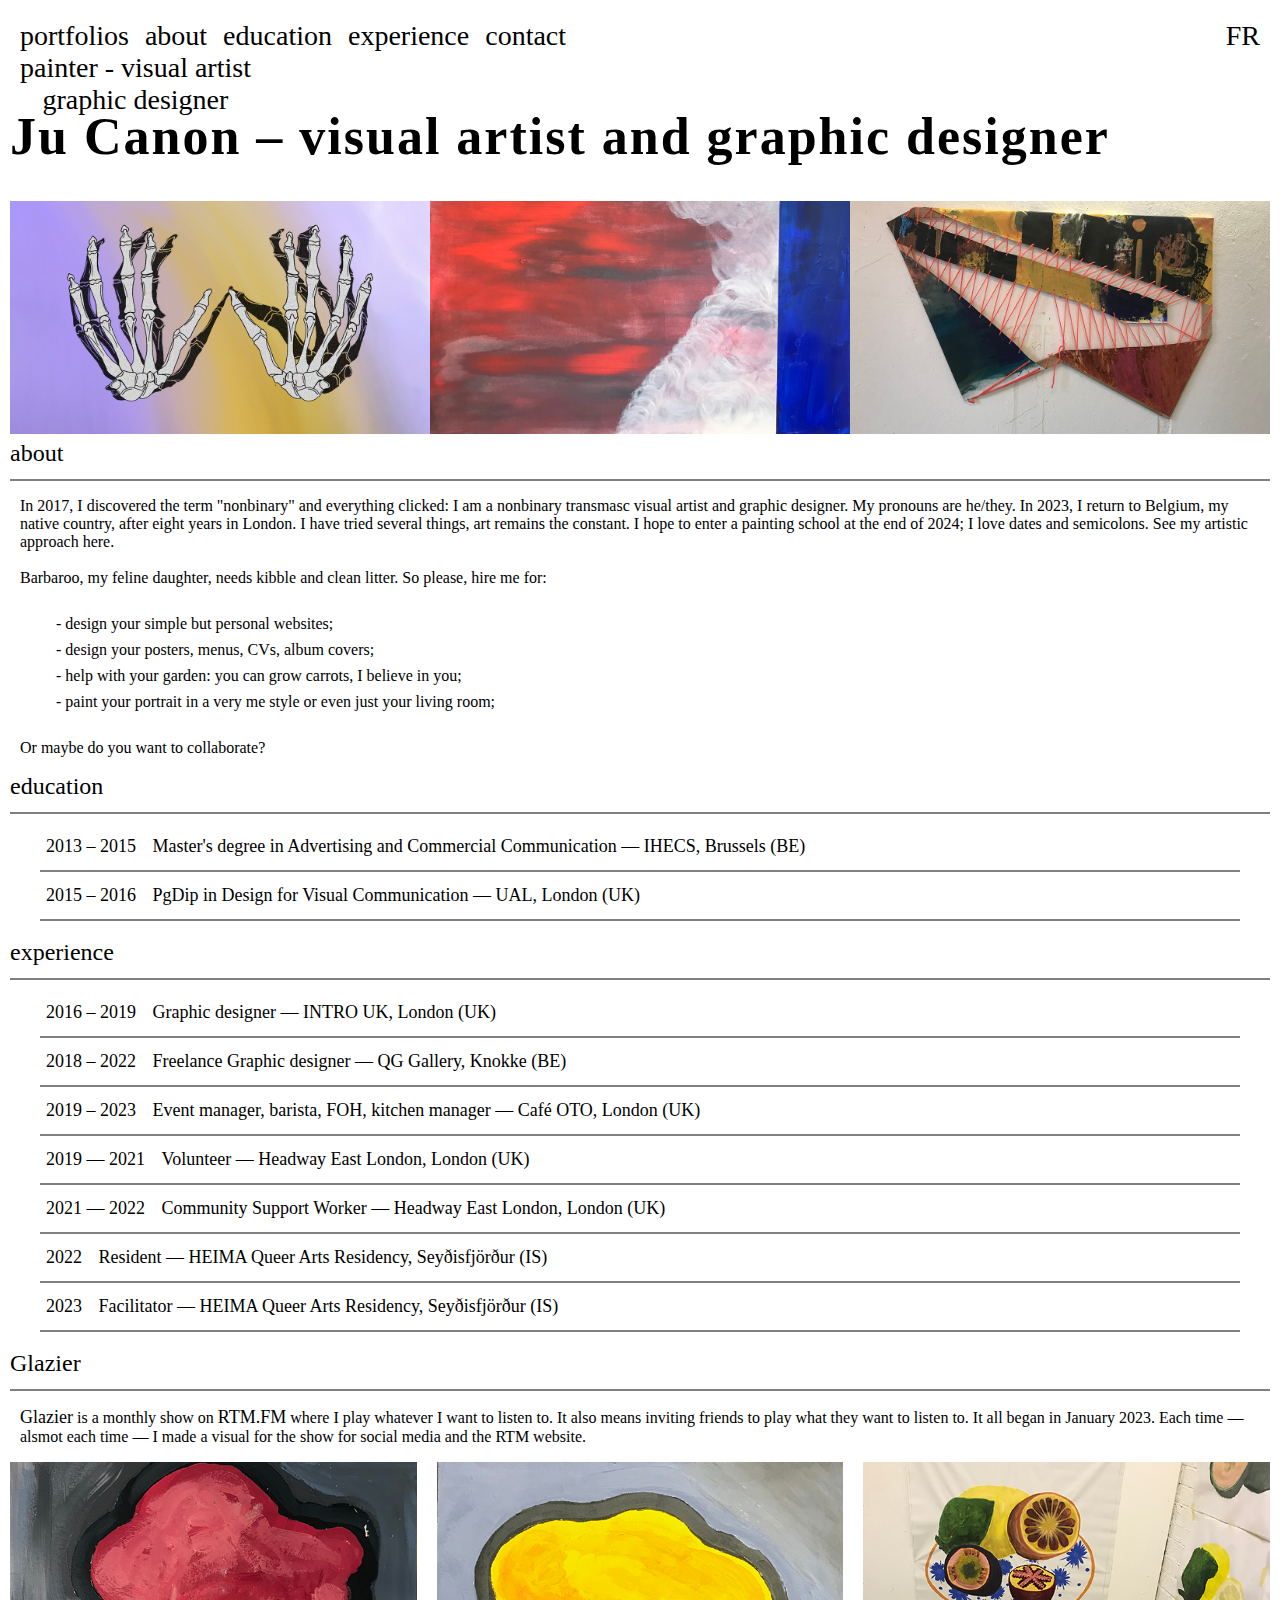
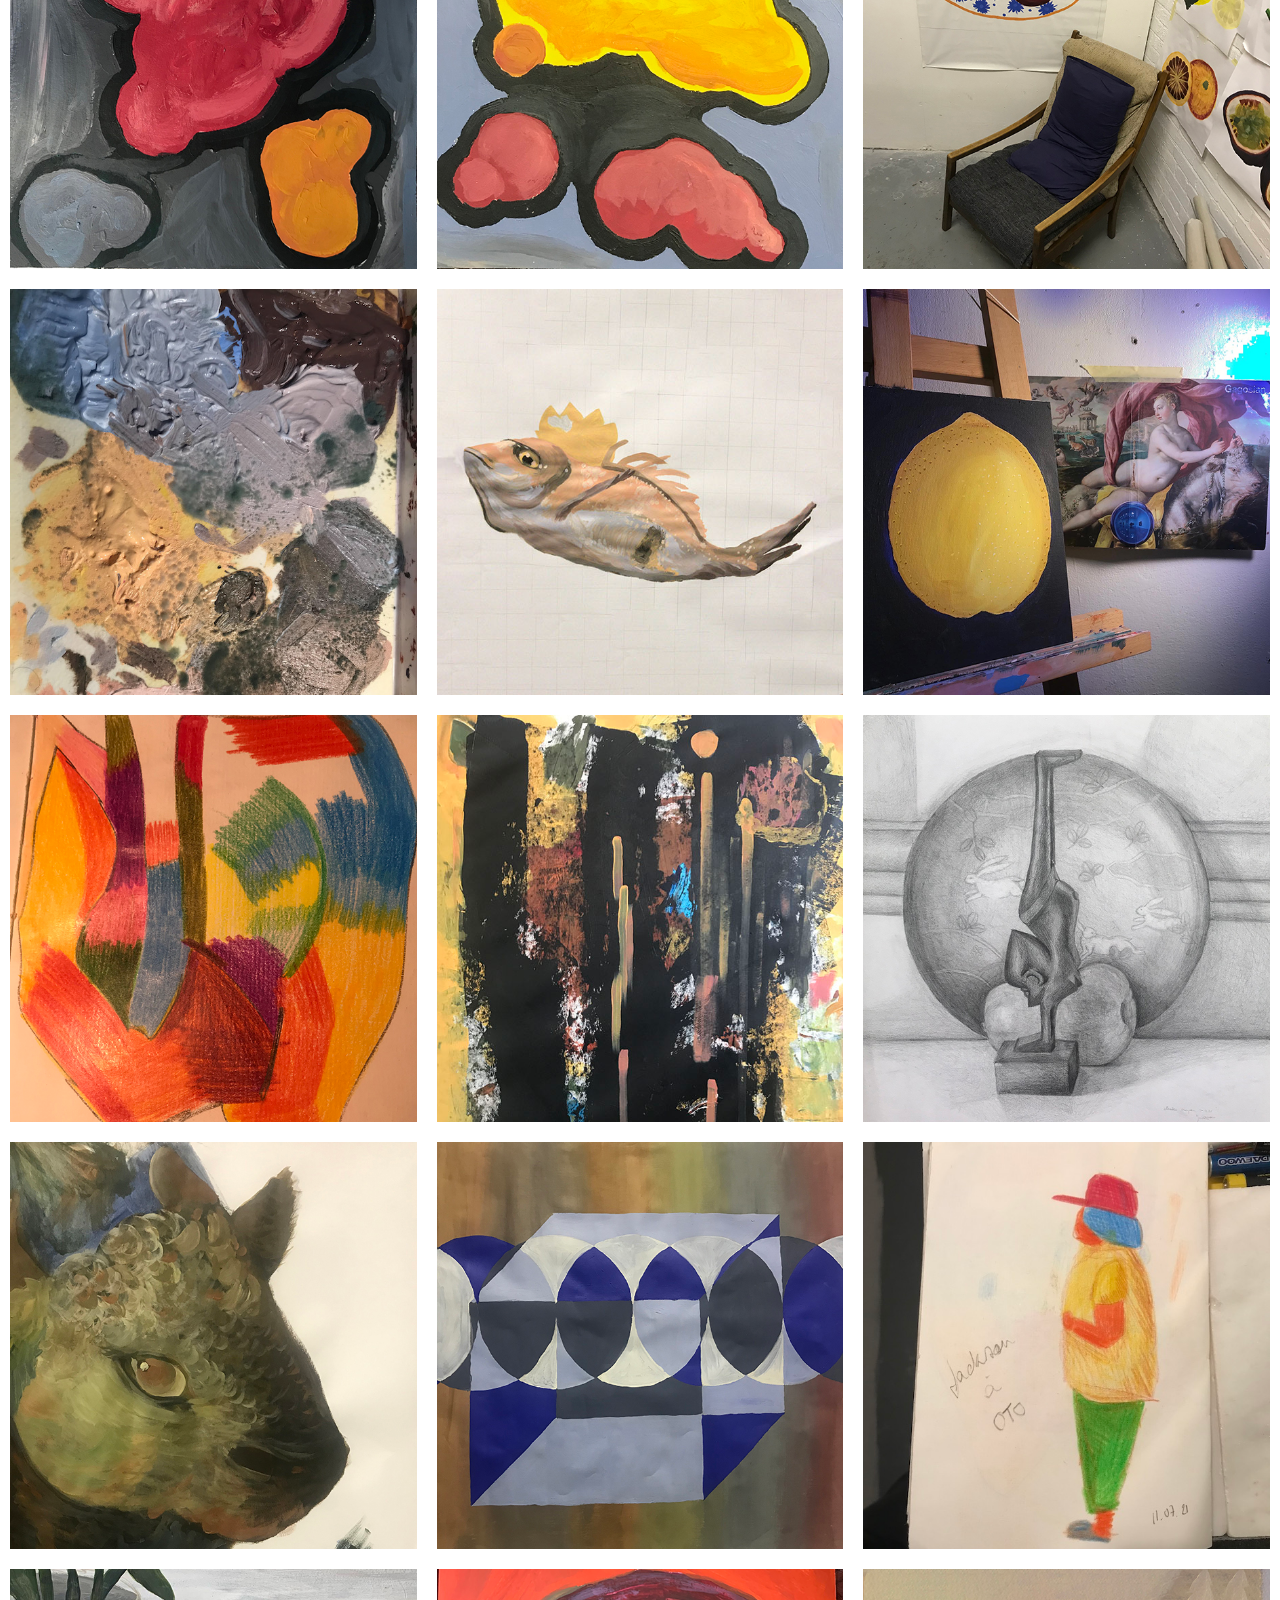
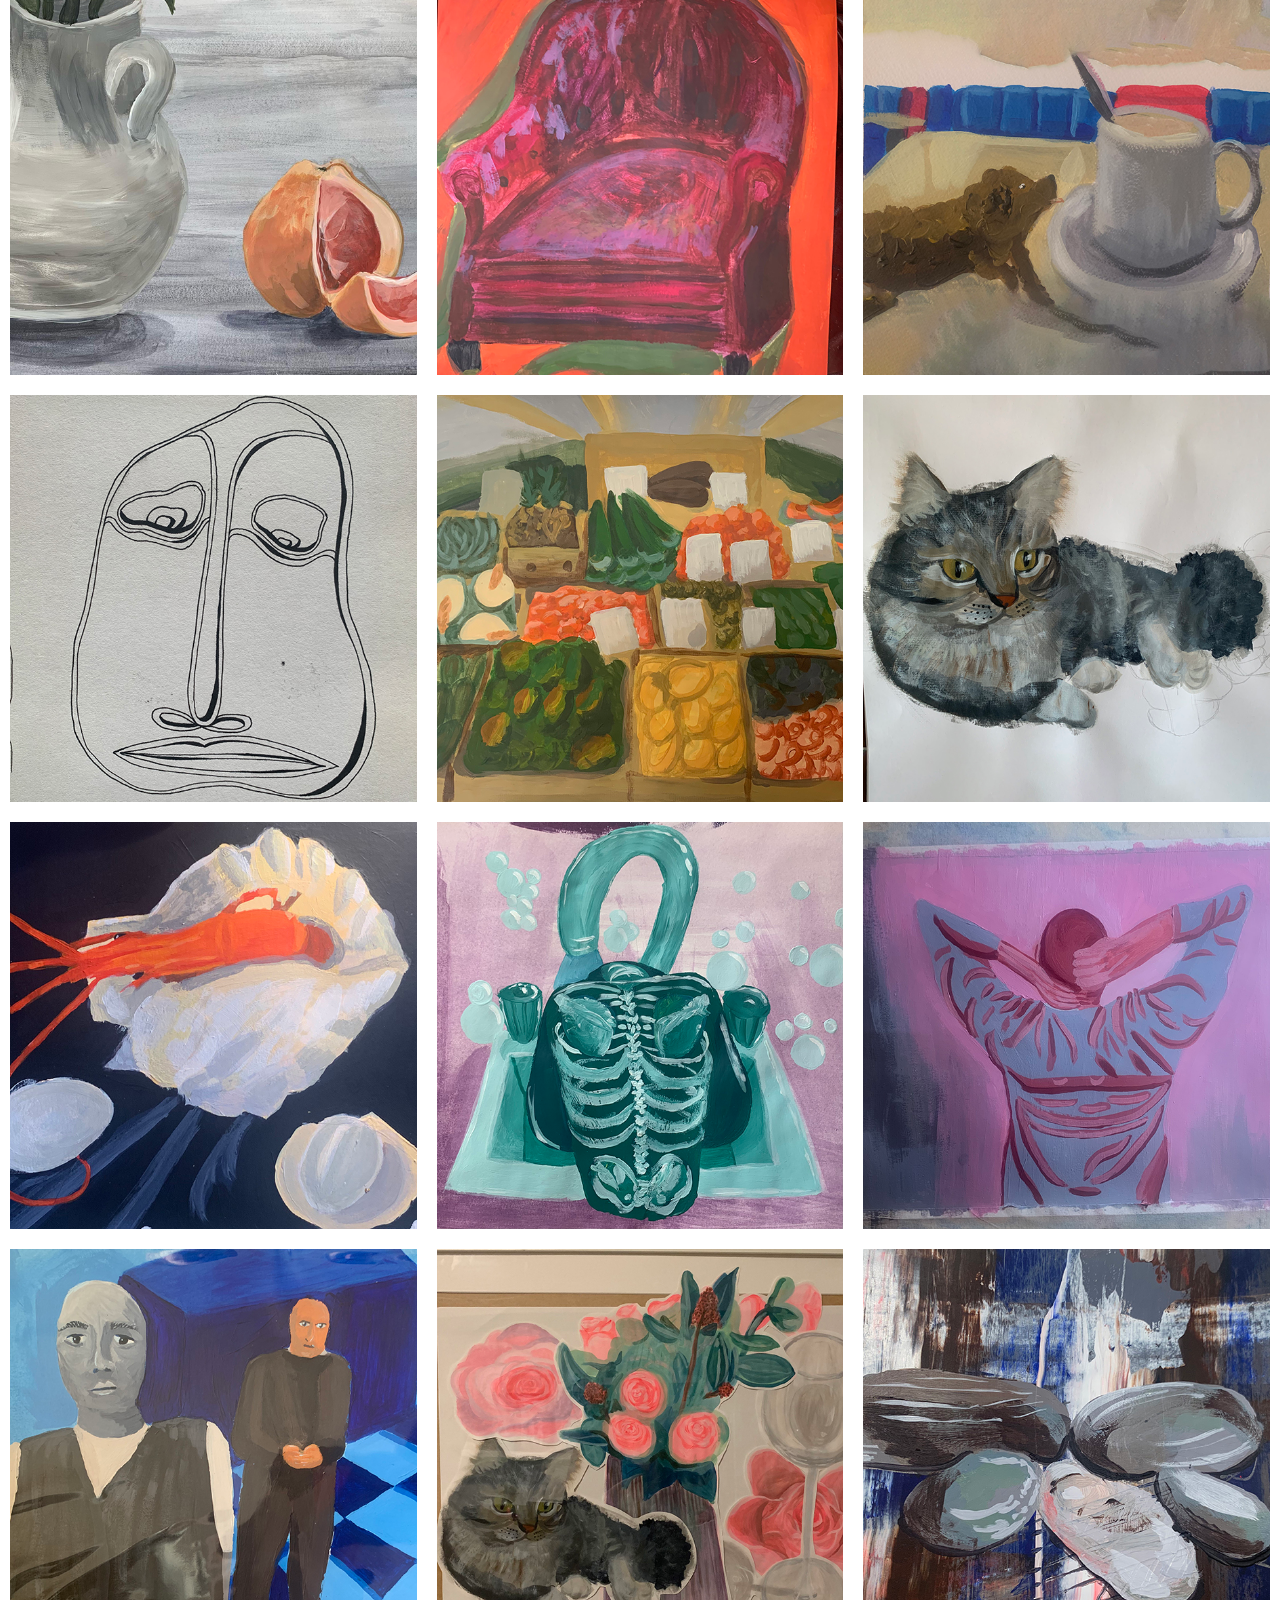
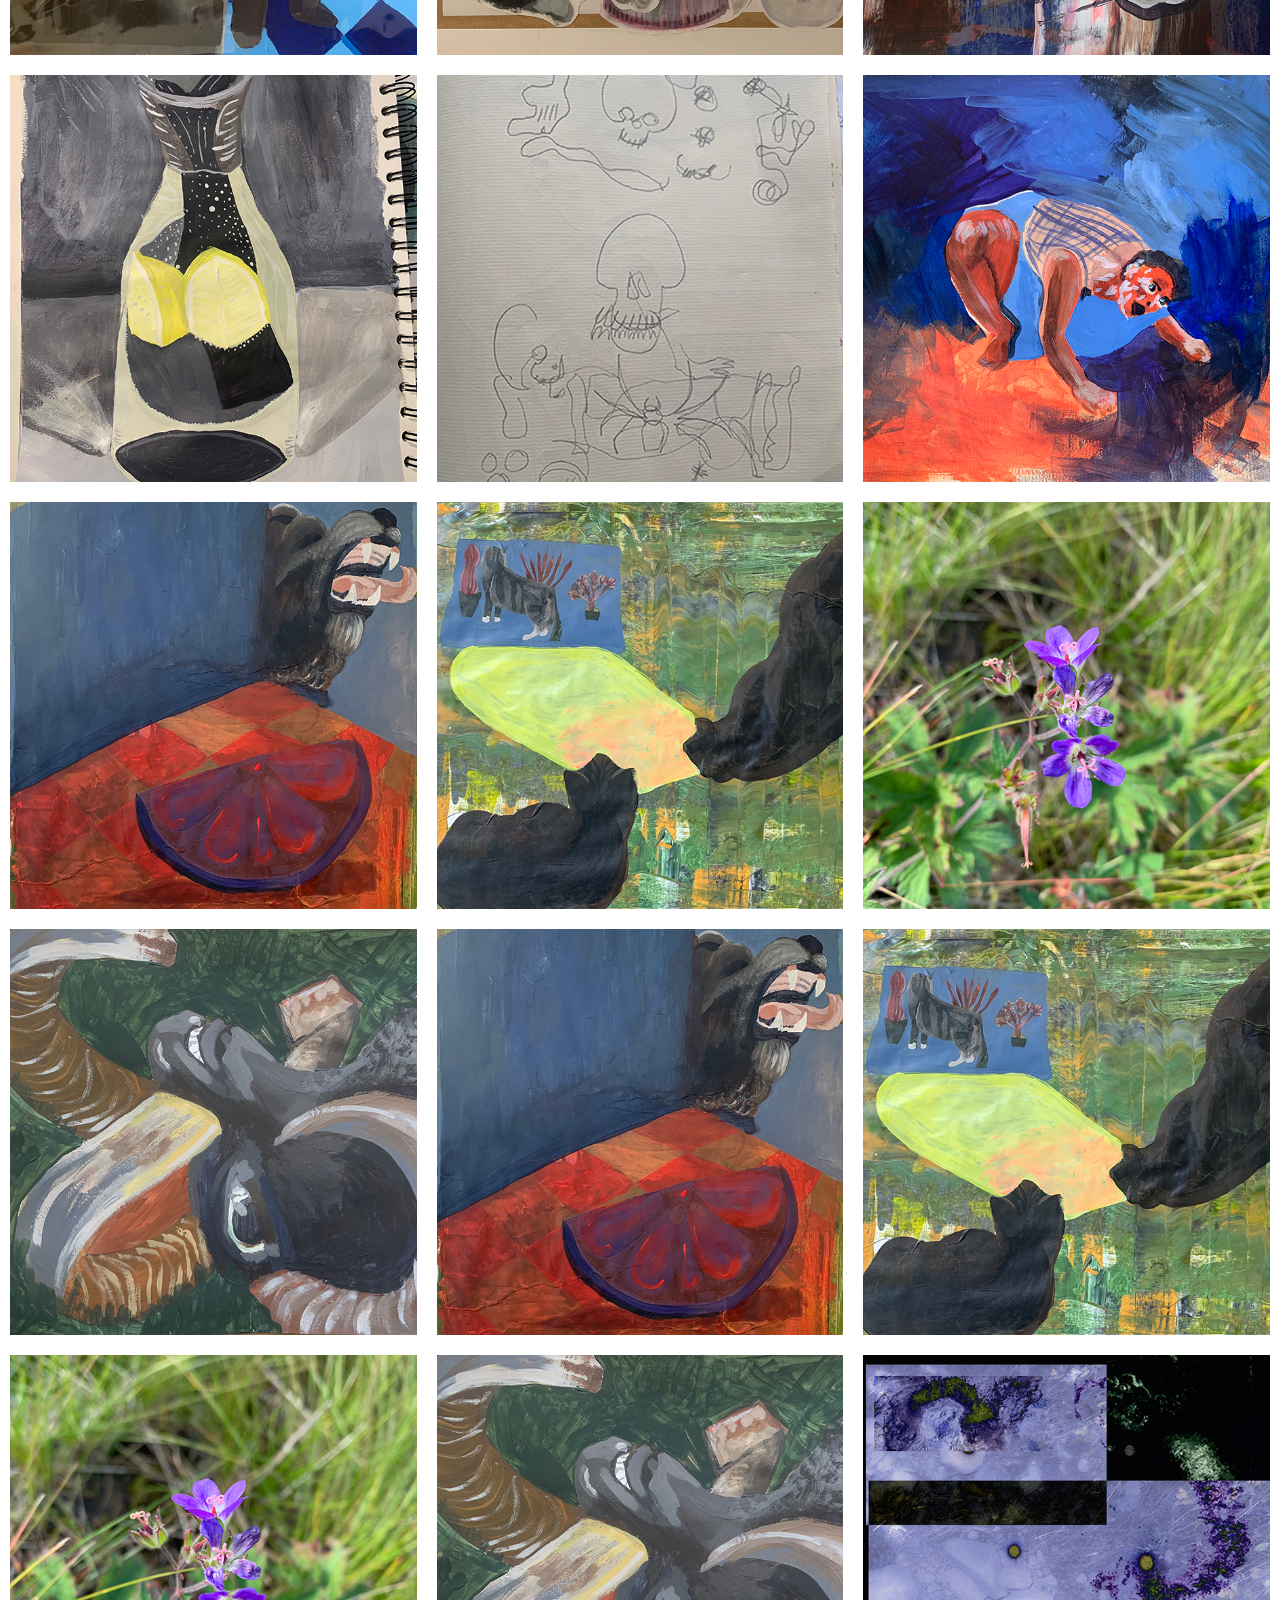
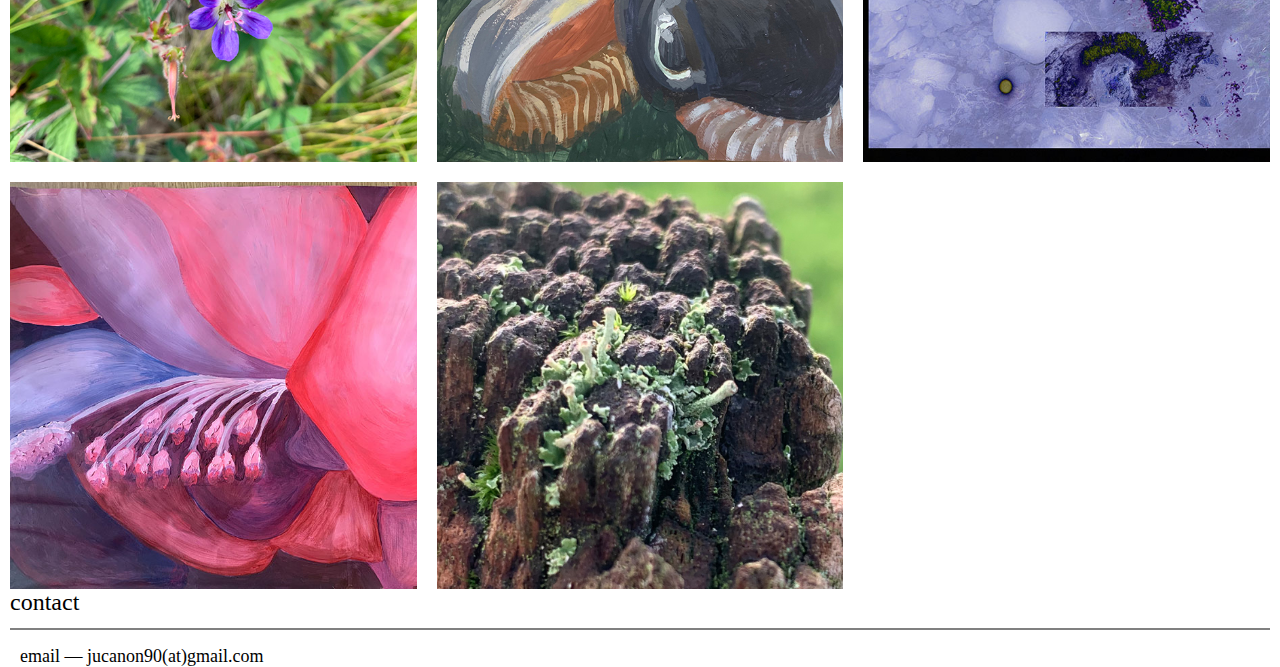
==== commit af1a89f2: "portfolio links working sm screen" ====
--- a/index_EN.html
+++ b/index_EN.html
@@ -17,12 +17,12 @@
         <ul class="menu" id="menu">
           <li>
             <a href="#">portfolios</a>
-            <!-- <ul>
+            <ul class="portfolio--links">
               <li>
                 <a
                   href="https://drive.google.com/file/d/1TP0iAJcThYShY0qNyKOMCxj-B4iKELyU/view?usp=drive_link"
                   target="_blank"
-                  >painter — visual artist</a
+                  >painter - visual artist</a
                 >
               </li>
               <li>
@@ -32,7 +32,7 @@
                   >graphic designer</a
                 >
               </li>
-            </ul> -->
+            </ul>
           </li>
           <li><a href="#apropos">about</a></li>
           <li><a href="#education">education</a></li>
--- a/Ju Canon CSS.css
+++ b/Ju Canon CSS.css
@@ -87,6 +87,114 @@
   /* change this an irregular cross  */
   margin-top: 0;
   transform: rotate(-405deg);
+}
+
+.portfolio--links {
+  position: absolute;
+  display: flex;
+  flex-direction: column;
+}
+.menu > li:hover .portfolio--links {
+  display: flex;
+}
+.translated_version {
+  text-decoration: none;
+  font-size: 28px;
+  color: black;
+}
+nav ul {
+  padding: 0;
+}
+nav ul li a {
+  color: black;
+  text-decoration: none;
+  font-size: 28px;
+}
+nav ul li a:hover {
+  color: darkslategrey;
+}
+
+.portfolio--links > li {
+  background-color: white;
+  text-align: center;
+  list-style-type: none;
+}
+.portfolio--links > li:first-child {
+  border-top-left-radius: 8px;
+  border-top-right-radius: 8px;
+}
+.portfolio--links > li:last-child {
+  border-bottom-left-radius: 8px;
+  border-bottom-right-radius: 8px;
+}
+
+h1 {
+  font-size: 52px;
+  letter-spacing: 2px;
+  padding-left: 10px;
+}
+section {
+  padding: 0px 10px;
+  font-size: 24px;
+}
+section p {
+  padding: 0px 10px;
+  font-size: 16px;
+}
+section ul {
+  padding: 0px 30px;
+  font-size: 18px;
+}
+section ol li {
+  color: black;
+  text-align: left;
+  padding: 4px 6px;
+  list-style-type: none;
+  font-size: 16px;
+}
+section ul li {
+  display: inline-block;
+  color: black;
+  text-align: left;
+  padding: 4px 6px;
+  text-decoration: none;
+}
+section a {
+  text-decoration: none;
+  color: black;
+  font-size: 18px;
+}
+.image-row {
+  display: flex;
+  justify-content: space-between;
+}
+.image {
+  max-width: 100%;
+  height: auto;
+  width: auto;
+}
+.image-container {
+  display: flex;
+  flex-wrap: wrap;
+  justify-content: space-around;
+}
+
+.image-container img {
+  height: auto;
+  cursor: pointer;
+}
+#imageContainer {
+  display: grid;
+  grid-template-columns: repeat(3, 1fr); /* Three equal columns */
+  gap: 20px; /* Adjust the gap between images as needed */
+}
+
+.grid-image {
+  width: 100%;
+  max-width: 600px; /* Set a maximum width of 600 pixels */
+  height: auto; /* Maintain the aspect ratio */
+  display: block; /* Remove any default inline display */
+  margin: 0 auto; /* Center the image within its container */
 }
 
 @media (max-width: 700px) {
@@ -129,7 +237,7 @@
     display: flex;
     justify-content: center;
     margin: 0;
-    padding: 0.5em 0;
+    padding: 0.5em;
     width: 100%;
   }
 
@@ -145,121 +253,11 @@
     border-bottom-left-radius: 8px;
     border-bottom-right-radius: 8px;
   }
-}
-
-/* .translated_version {
-  text-decoration: none;
-  font-size: 28px;
-  color: black;
-} */
-nav ul {
-  padding: 0;
-}
-nav ul li a {
-  color: black;
-  text-decoration: none;
-  font-size: 28px;
-}
-nav ul li a:hover {
-  color: darkslategrey;
-}
-/* nav ul li {
-  margin: 0px;
-  display: inline-block;
-  background-color: white;
-} */
-
-/* nav ul li ul li:hover {
-  background: white;
-} */
-/* nav ul ul {
-  display: none;
-  position: absolute;
-  top: 50px;
-} */
-/* nav ul li:hover > ul {
-  display: inherit;
-} */
-/* nav ul ul li {
-  width: 140px;
-  float: none;
-  display: list-item;
-  position: relative;
-} */
-
-/* header{ */
-/* display: flex; */
-/* justify-content: space-around; */
-/* align-items: center; */
-/* height: 100vh; */
-/* margin: 0; */
-/* } */
-
-h1 {
-  font-size: 52px;
-  letter-spacing: 2px;
-  padding-left: 10px;
-}
-section {
-  padding: 0px 10px;
-  font-size: 24px;
-}
-section p {
-  padding: 0px 10px;
-  font-size: 16px;
-}
-section ul {
-  padding: 0px 30px;
-  font-size: 18px;
-}
-section ol li {
-  color: black;
-  text-align: left;
-  padding: 4px 6px;
-  list-style-type: none;
-  font-size: 16px;
-}
-section ul li {
-  display: inline-block;
-  color: black;
-  text-align: left;
-  padding: 4px 6px;
-  text-decoration: none;
-}
-section a {
-  text-decoration: none;
-  color: black;
-  font-size: 18px;
-}
-.image-row {
-  display: flex;
-  justify-content: space-between;
-}
-.image {
-  max-width: 100%;
-  height: auto;
-  width: auto;
-}
-.image-container {
-  display: flex;
-  flex-wrap: wrap;
-  justify-content: space-around;
-}
-
-.image-container img {
-  height: auto;
-  cursor: pointer;
-}
-#imageContainer {
-  display: grid;
-  grid-template-columns: repeat(3, 1fr); /* Three equal columns */
-  gap: 20px; /* Adjust the gap between images as needed */
-}
-
-.grid-image {
-  width: 100%;
-  max-width: 600px; /* Set a maximum width of 600 pixels */
-  height: auto; /* Maintain the aspect ratio */
-  display: block; /* Remove any default inline display */
-  margin: 0 auto; /* Center the image within its container */
-}
+  .menu > li:hover .portfolio--links {
+    display: block;
+  }
+  .portfolio--links {
+    width: inherit;
+    left: 200px;
+  }
+}
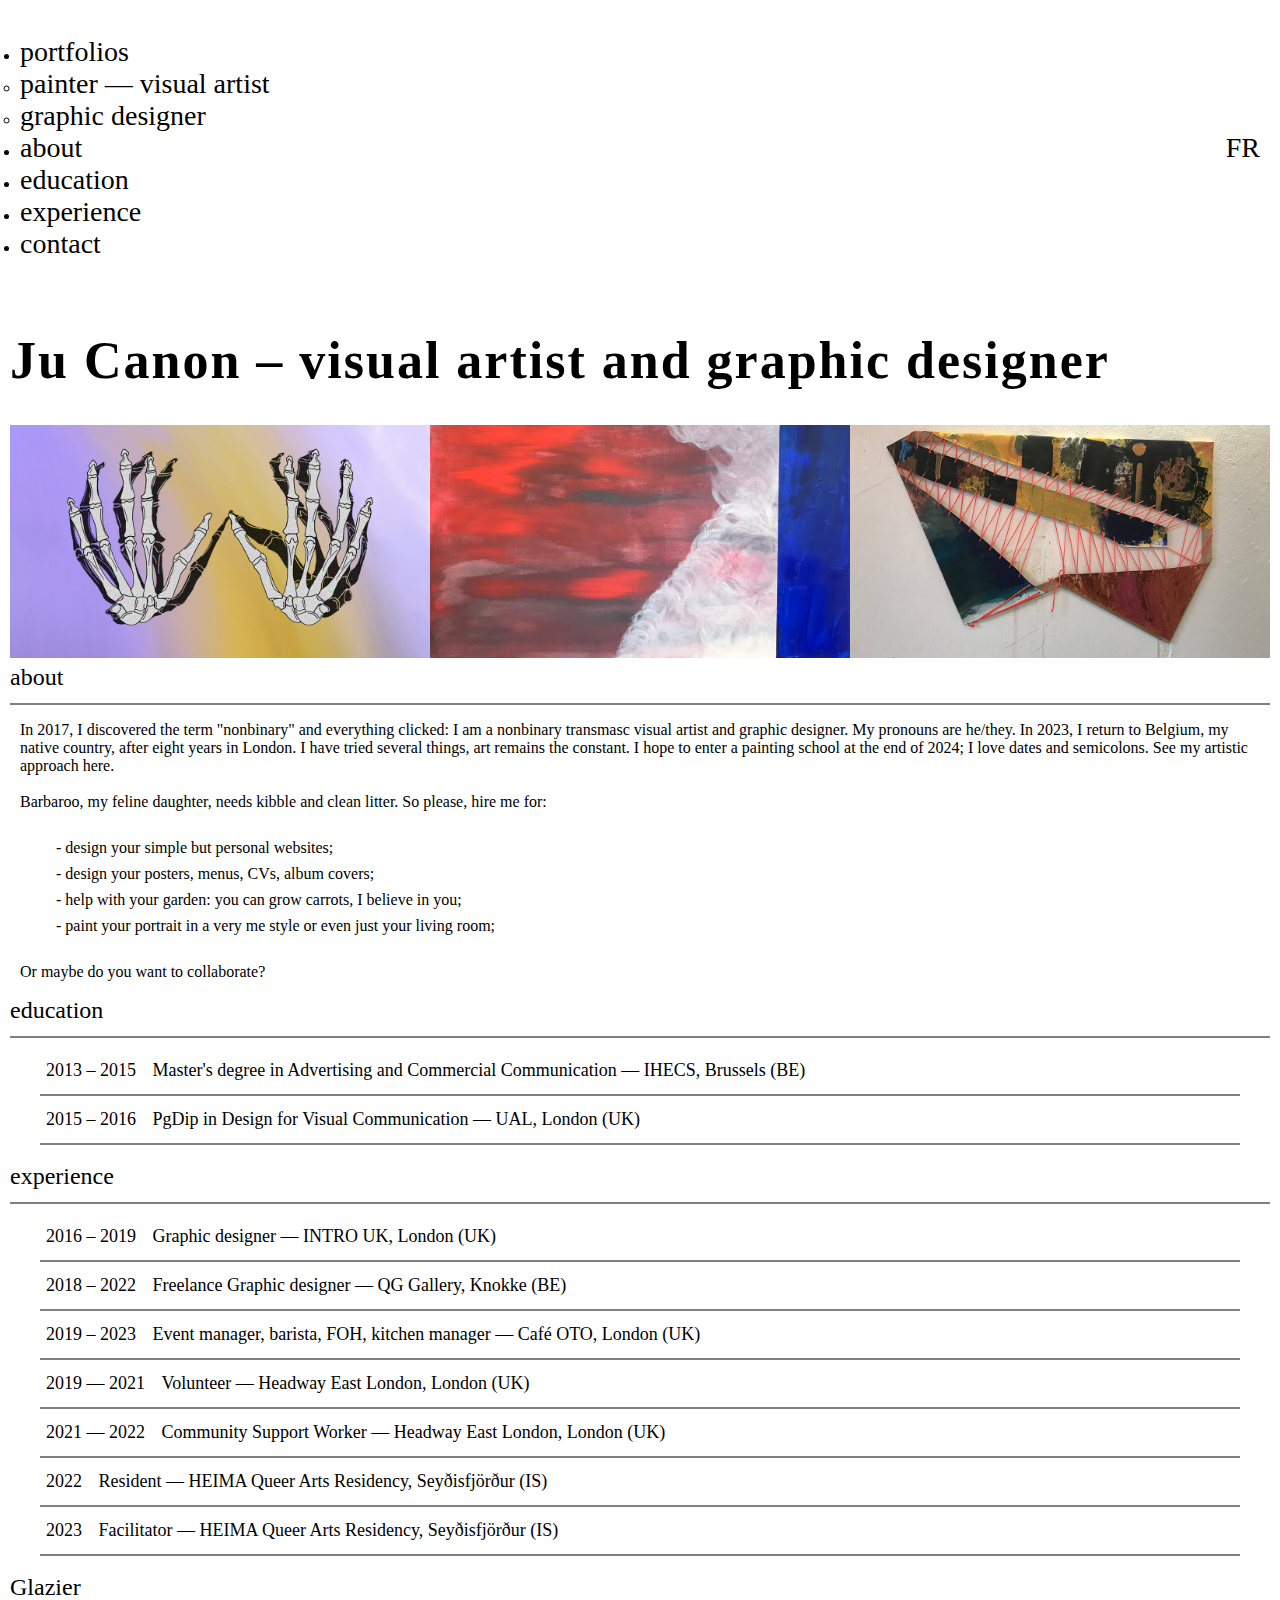
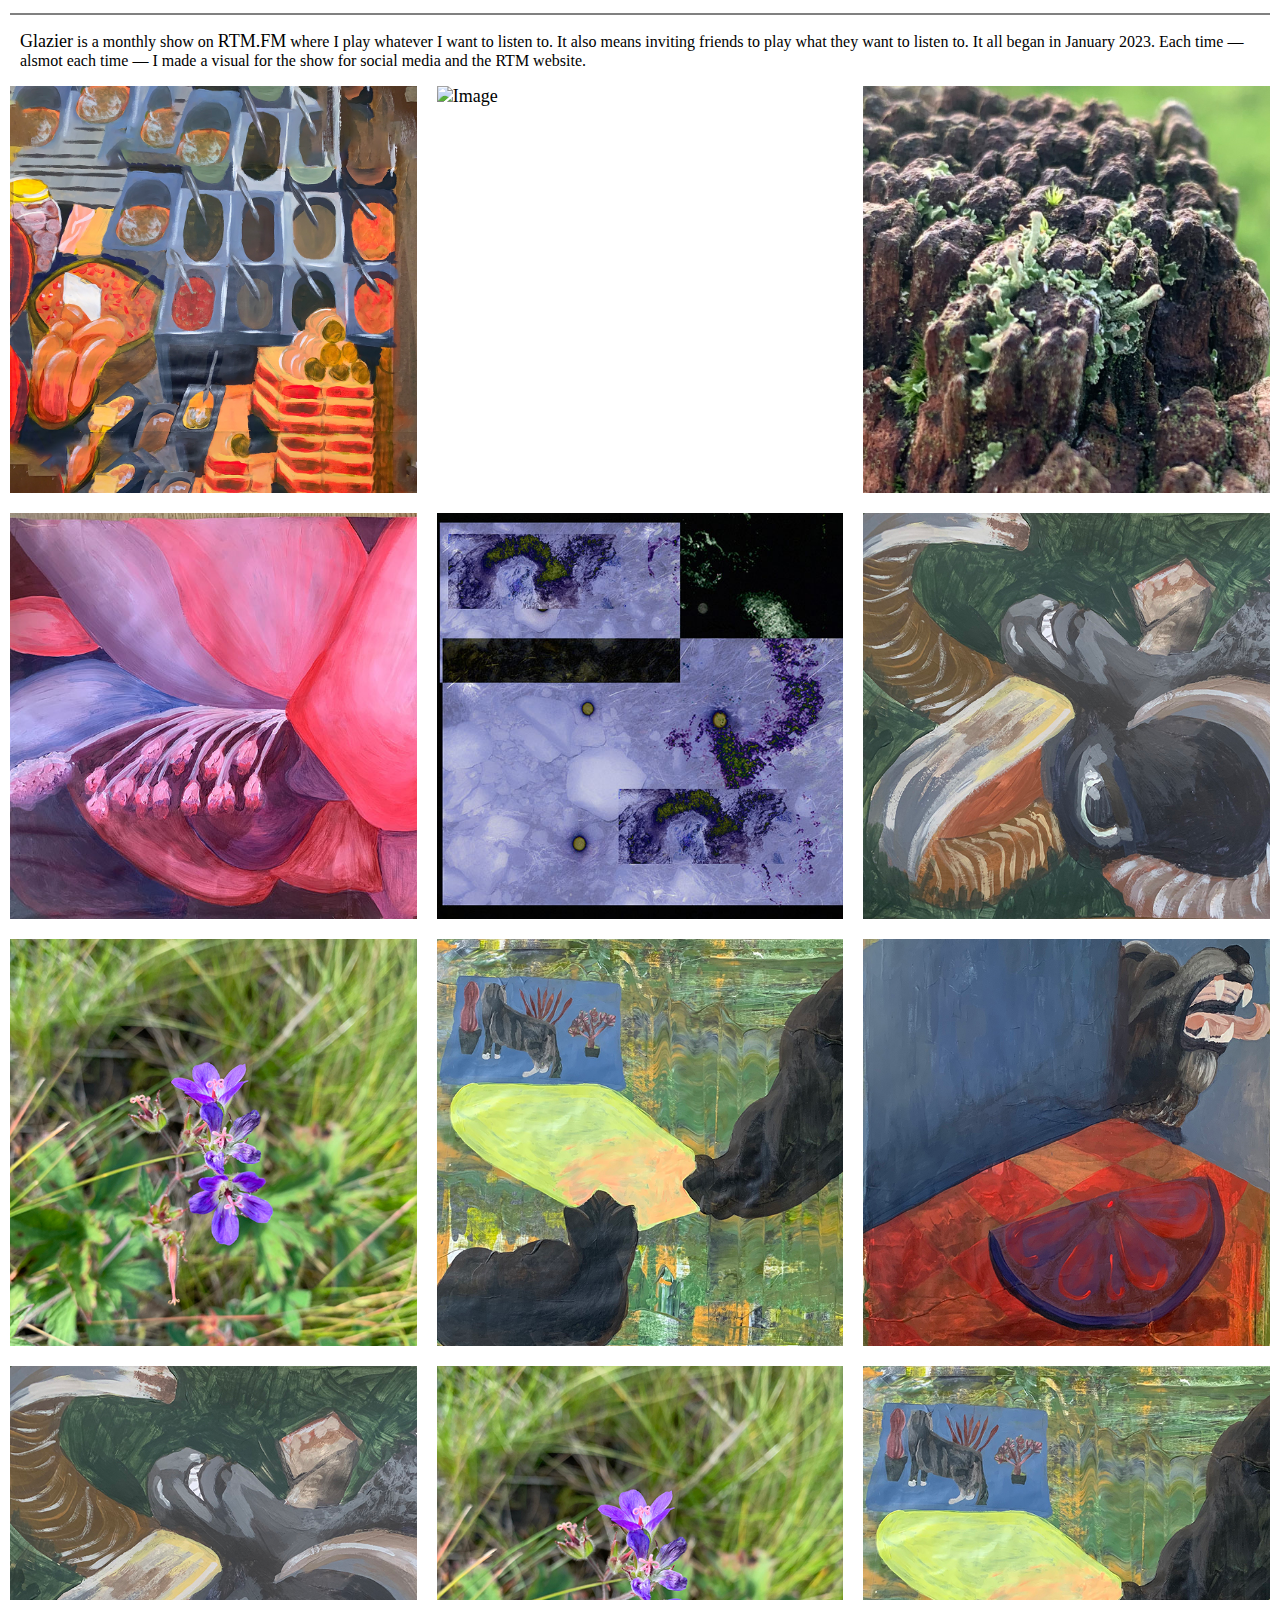
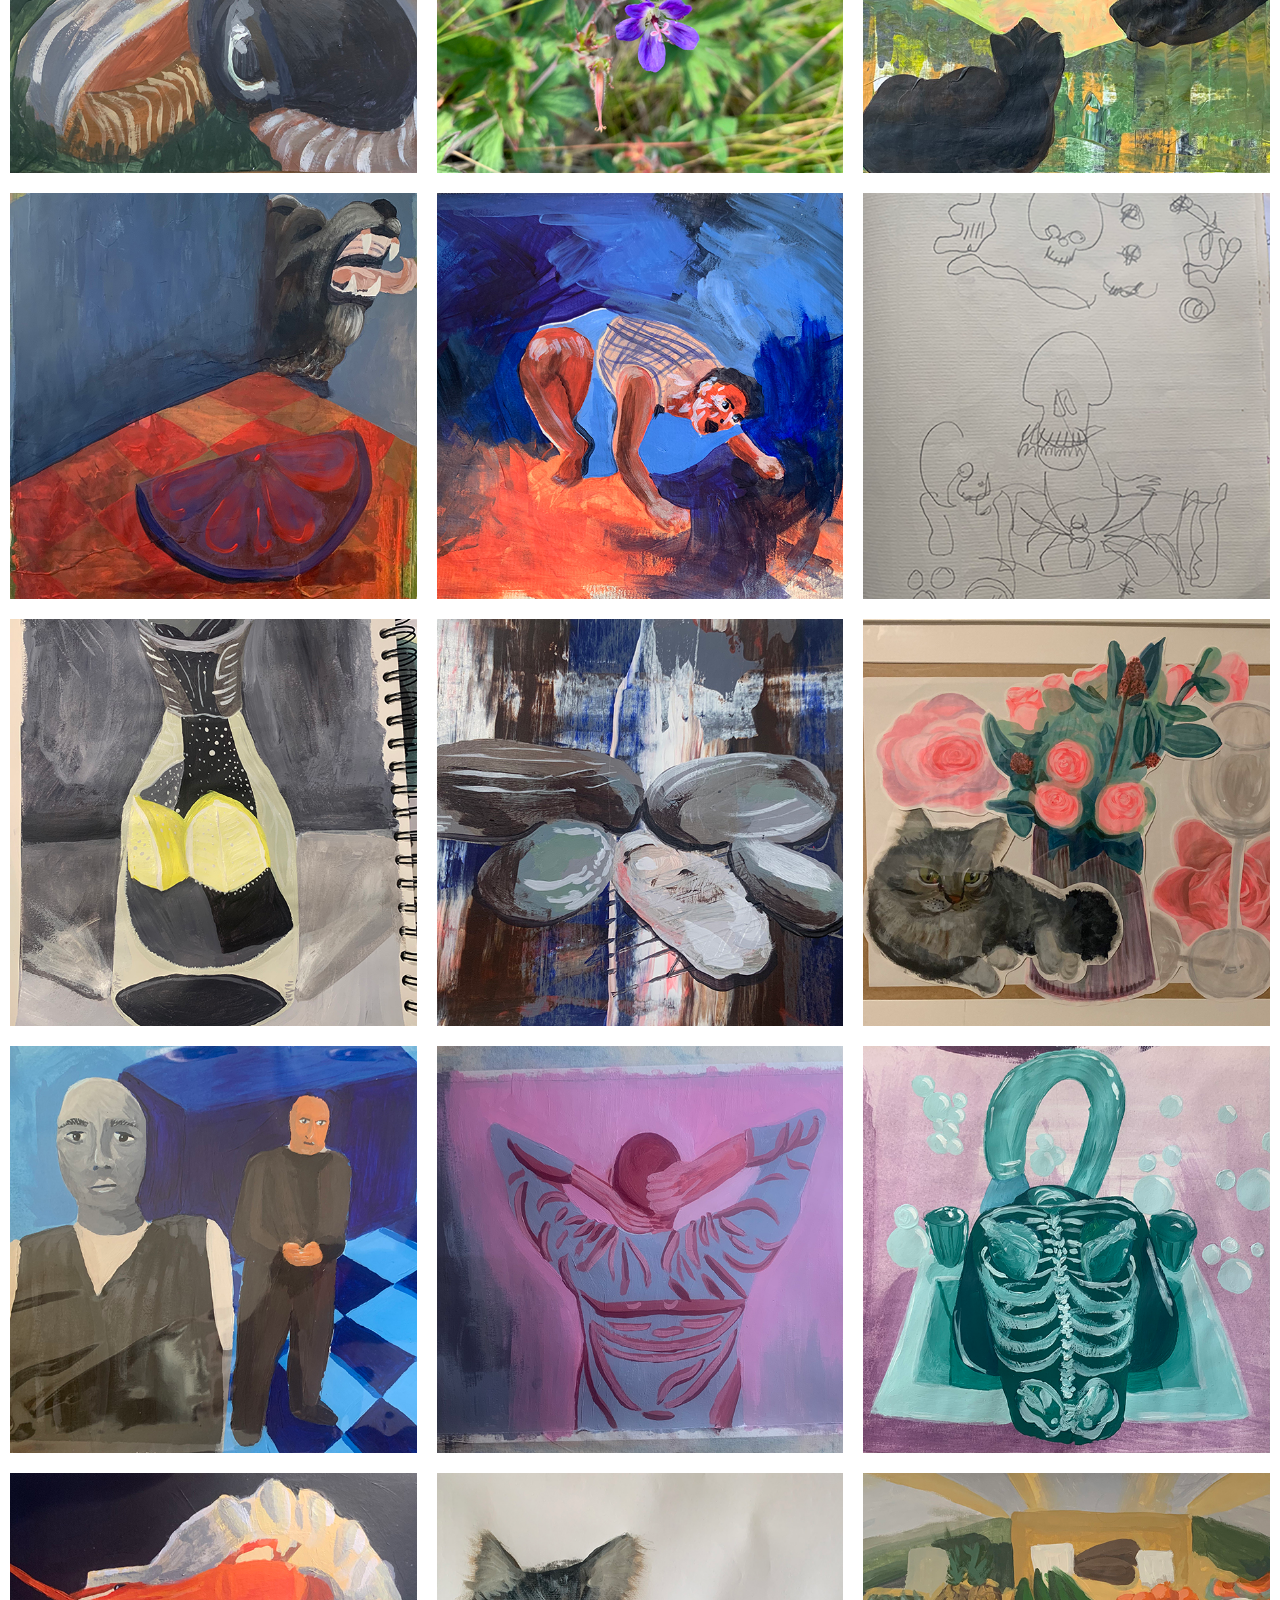
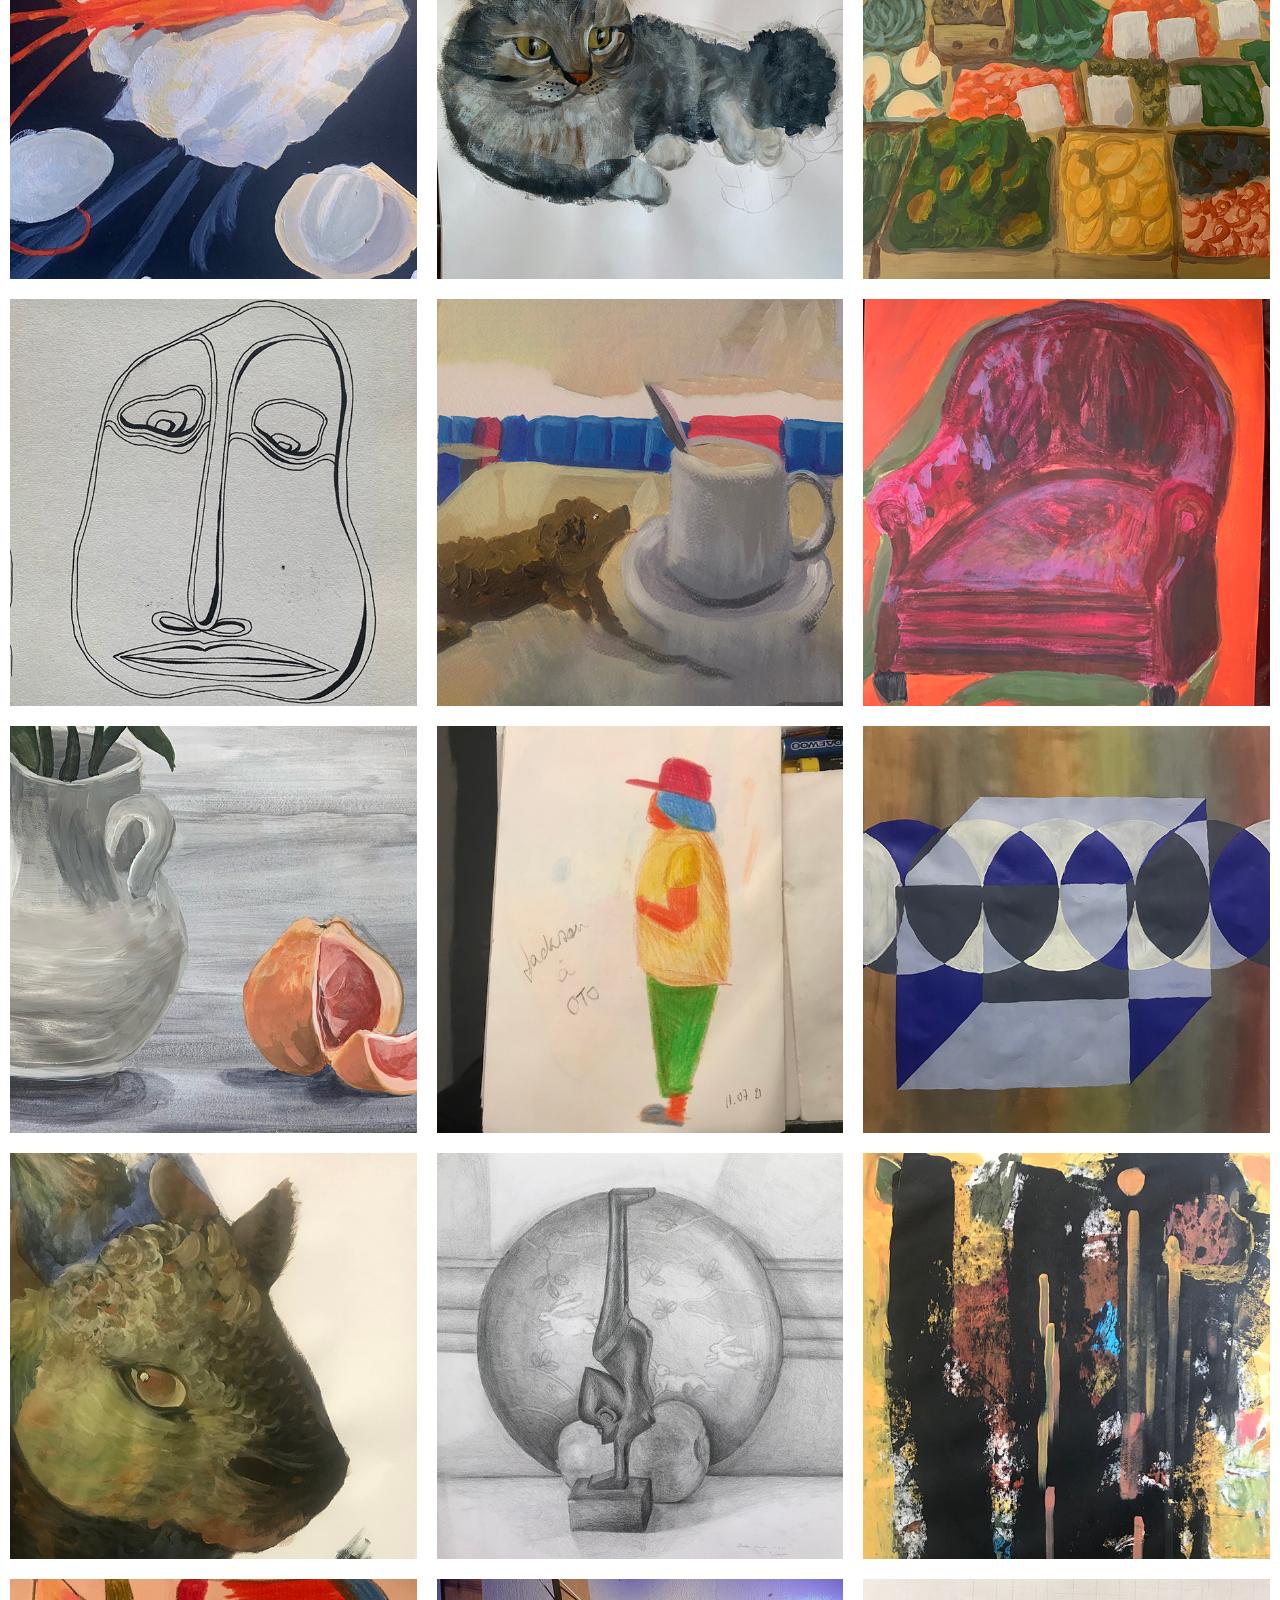
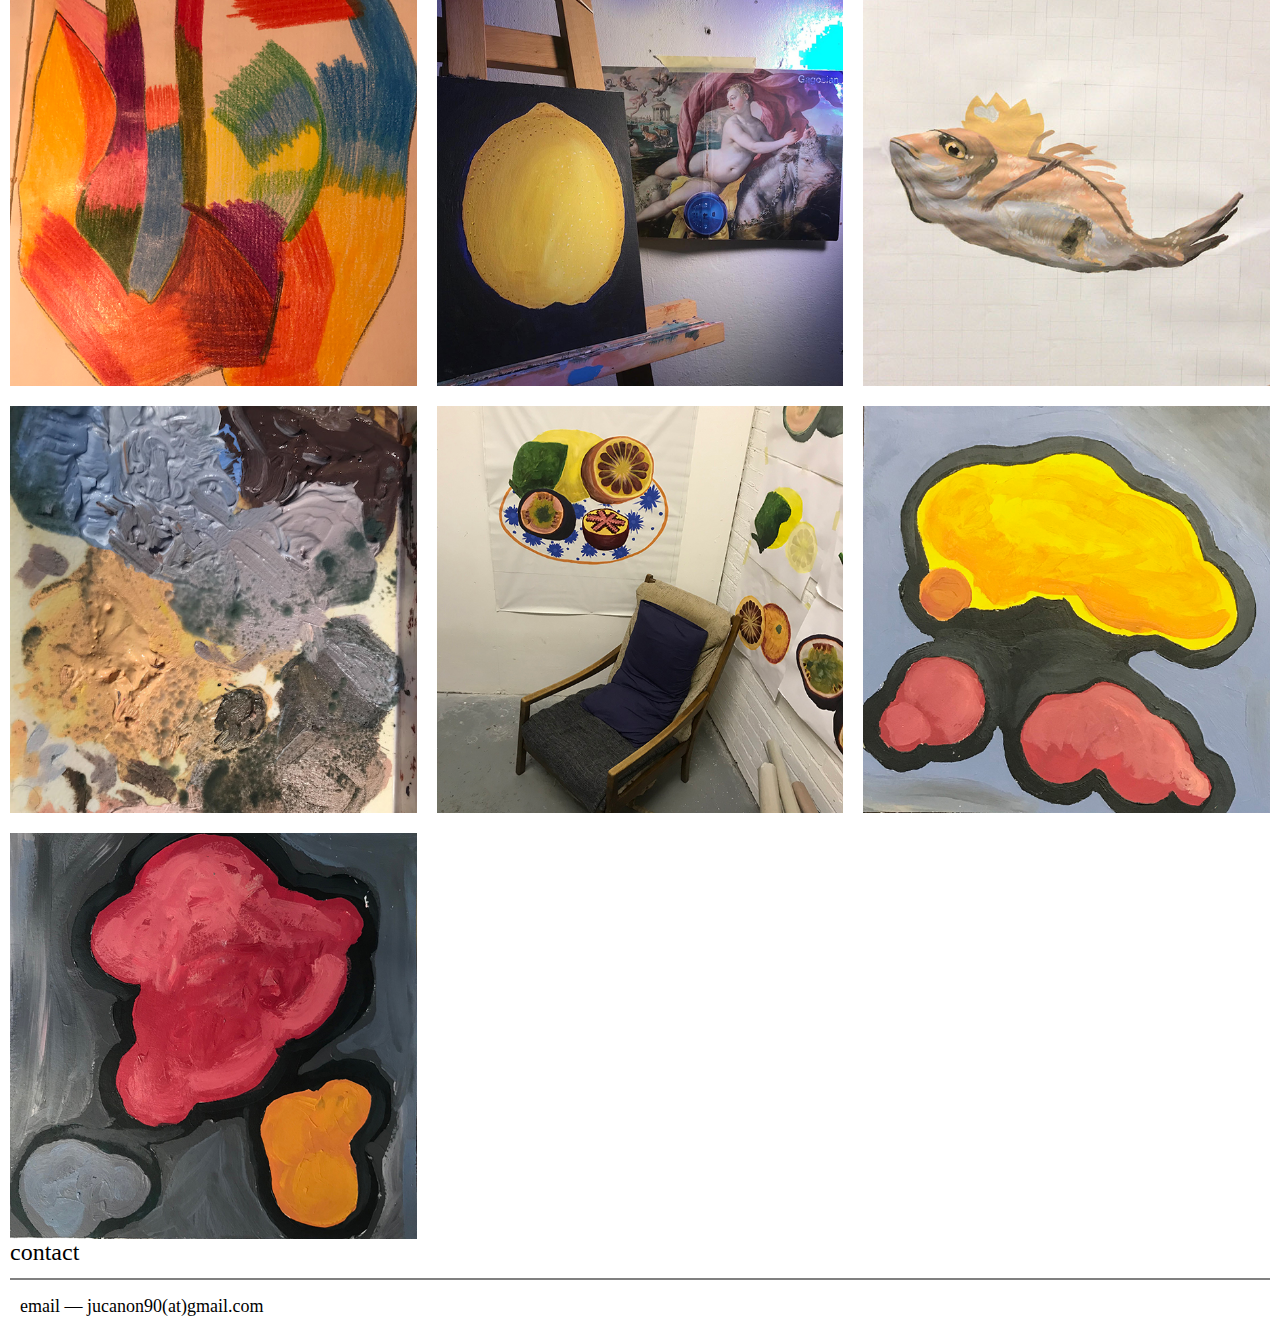
==== commit a903723e: "favicon" ====
--- a/index_EN.html
+++ b/index_EN.html
@@ -5,24 +5,20 @@
     <meta http-equiv="X-UA-Compatible" content="IE=edge" />
     <meta name="viewport" content="width=device-width, initial-scale=1.0" />
     <link href="Ju Canon CSS.css" rel="stylesheet" type="text/css" />
-    <title>Ju Canon Website</title>
+    <title>Ju Canon</title>
   </head>
   <body>
     <header>
       <nav class="navbar">
-        <input id="menu-toggle" type="checkbox" />
-        <label class="menu-button-container" for="menu-toggle">
-          <div class="menu-button"></div>
-        </label>
-        <ul class="menu" id="menu">
+        <ul>
           <li>
             <a href="#">portfolios</a>
-            <ul class="portfolio--links">
+            <ul>
               <li>
                 <a
                   href="https://drive.google.com/file/d/1TP0iAJcThYShY0qNyKOMCxj-B4iKELyU/view?usp=drive_link"
                   target="_blank"
-                  >painter - visual artist</a
+                  >painter — visual artist</a
                 >
               </li>
               <li>
@@ -151,10 +147,7 @@
       <hr noshade />
       <article>
         <p>
-          <a href="https://www.mixcloud.com/ju-canon/playlists/glazier-on-rtm/"
-            >Glazier</a
-          >
-          is a monthly show on
+          <a href="https://www.mixcloud.com/ju-canon/playlists/glazier-on-rtm/">Glazier</a> is a monthly show on
           <a herf="https://rtm.fm/listen/glazier/">RTM.FM</a> where I play
           whatever I want to listen to. It also means inviting friends to play
           what they want to listen to. It all began in January 2023. Each time —
@@ -178,6 +171,5 @@
         </p>
       </article>
     </section>
-    <script src="hamburgerMenu.js"></script>
   </body>
 </html>
--- a/Ju Canon CSS.css
+++ b/Ju Canon CSS.css
@@ -31,6 +31,7 @@
 .menu {
   display: flex;
   flex-direction: row;
+  flex-wrap: wrap;
   list-style-type: none;
   margin: 0;
 }
@@ -90,42 +91,37 @@
 }
 
 .portfolio--links {
+  width: 100%;
+  display: none;
   position: absolute;
-  display: flex;
-  flex-direction: column;
-}
-.menu > li:hover .portfolio--links {
-  display: flex;
-}
-.translated_version {
-  text-decoration: none;
-  font-size: 28px;
-  color: black;
-}
-nav ul {
-  padding: 0;
-}
-nav ul li a {
-  color: black;
-  text-decoration: none;
-  font-size: 28px;
-}
-nav ul li a:hover {
-  color: darkslategrey;
-}
-
+  flex-direction: row;
+  gap: 2em;
+}
 .portfolio--links > li {
   background-color: white;
   text-align: center;
   list-style-type: none;
 }
-.portfolio--links > li:first-child {
-  border-top-left-radius: 8px;
-  border-top-right-radius: 8px;
-}
-.portfolio--links > li:last-child {
-  border-bottom-left-radius: 8px;
-  border-bottom-right-radius: 8px;
+.menu > li:hover .portfolio--links {
+  display: flex;
+  text-shadow: #fc0 0px 0 20px;
+}
+
+.translated_version {
+  text-decoration: none;
+  font-size: 28px;
+  color: black;
+}
+nav ul {
+  padding: 0;
+}
+nav ul li a {
+  color: black;
+  text-decoration: none;
+  font-size: 28px;
+}
+nav ul li a:hover {
+  color: darkslategrey;
 }
 
 h1 {
@@ -209,12 +205,12 @@
     position: absolute;
     top: 15px;
     margin-top: 50px;
-    left: 10px;
+    left: 0;
     flex-direction: column;
-    width: 50%;
+    width: 100%;
     justify-content: center;
     align-items: center;
-    background-color: white;
+    background-color: rgb(255, 255, 255);
   }
 
   /* unfolded h. menu li */
@@ -228,7 +224,6 @@
 
   /* folded menu  */
   #menu-toggle:checked ~ .menu li {
-    border: 1px solid #333;
     height: 3em;
     padding: 0.5em;
     transition: height 400ms cubic-bezier(0.23, 1, 0.32, 1);
@@ -241,23 +236,8 @@
     width: 100%;
   }
 
-  /* apply border radius to first / last li element and parent container */
-  .menu {
-    border-radius: 8px;
-  }
-  .menu > li:first-child {
-    border-top-left-radius: 8px;
-    border-top-right-radius: 8px;
-  }
-  .menu > li:last-child {
-    border-bottom-left-radius: 8px;
-    border-bottom-right-radius: 8px;
-  }
-  .menu > li:hover .portfolio--links {
-    display: block;
-  }
   .portfolio--links {
-    width: inherit;
-    left: 200px;
-  }
-}
+    flex-direction: column;
+    gap: 0;
+  }
+}
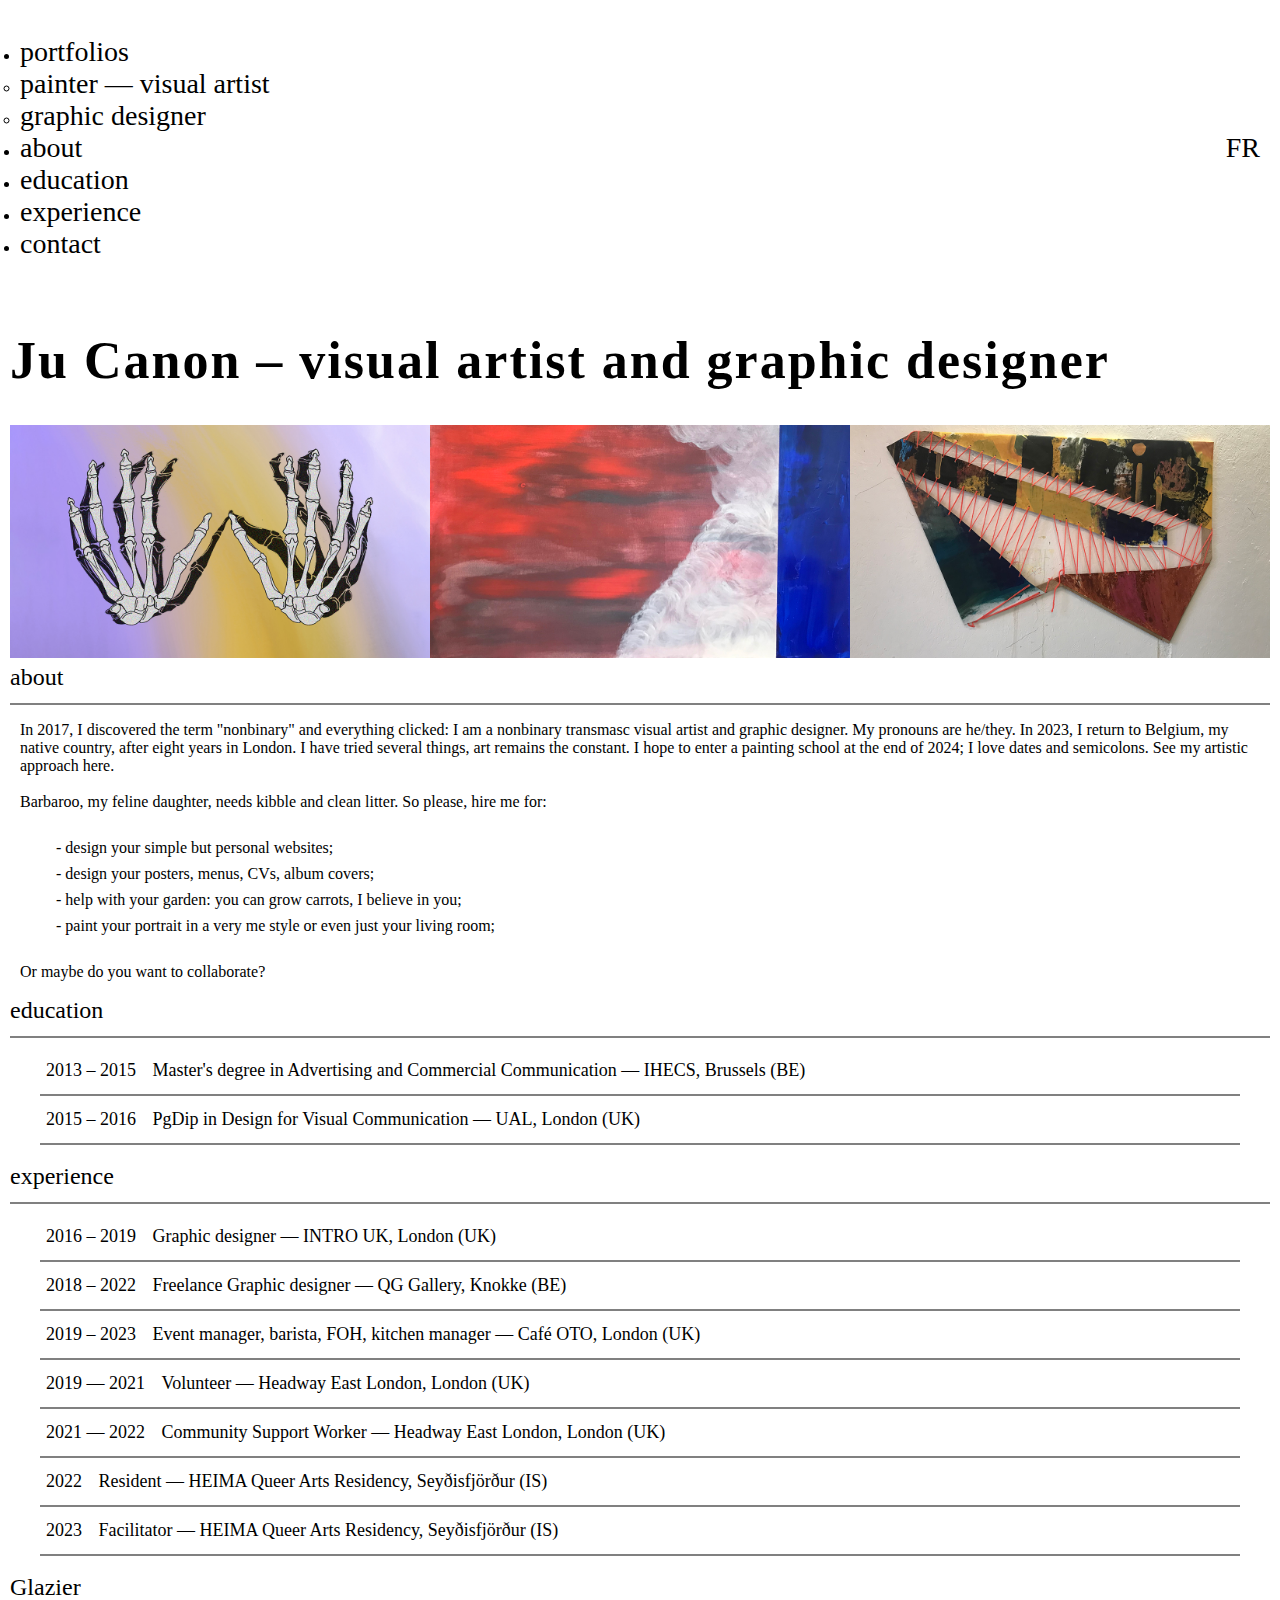
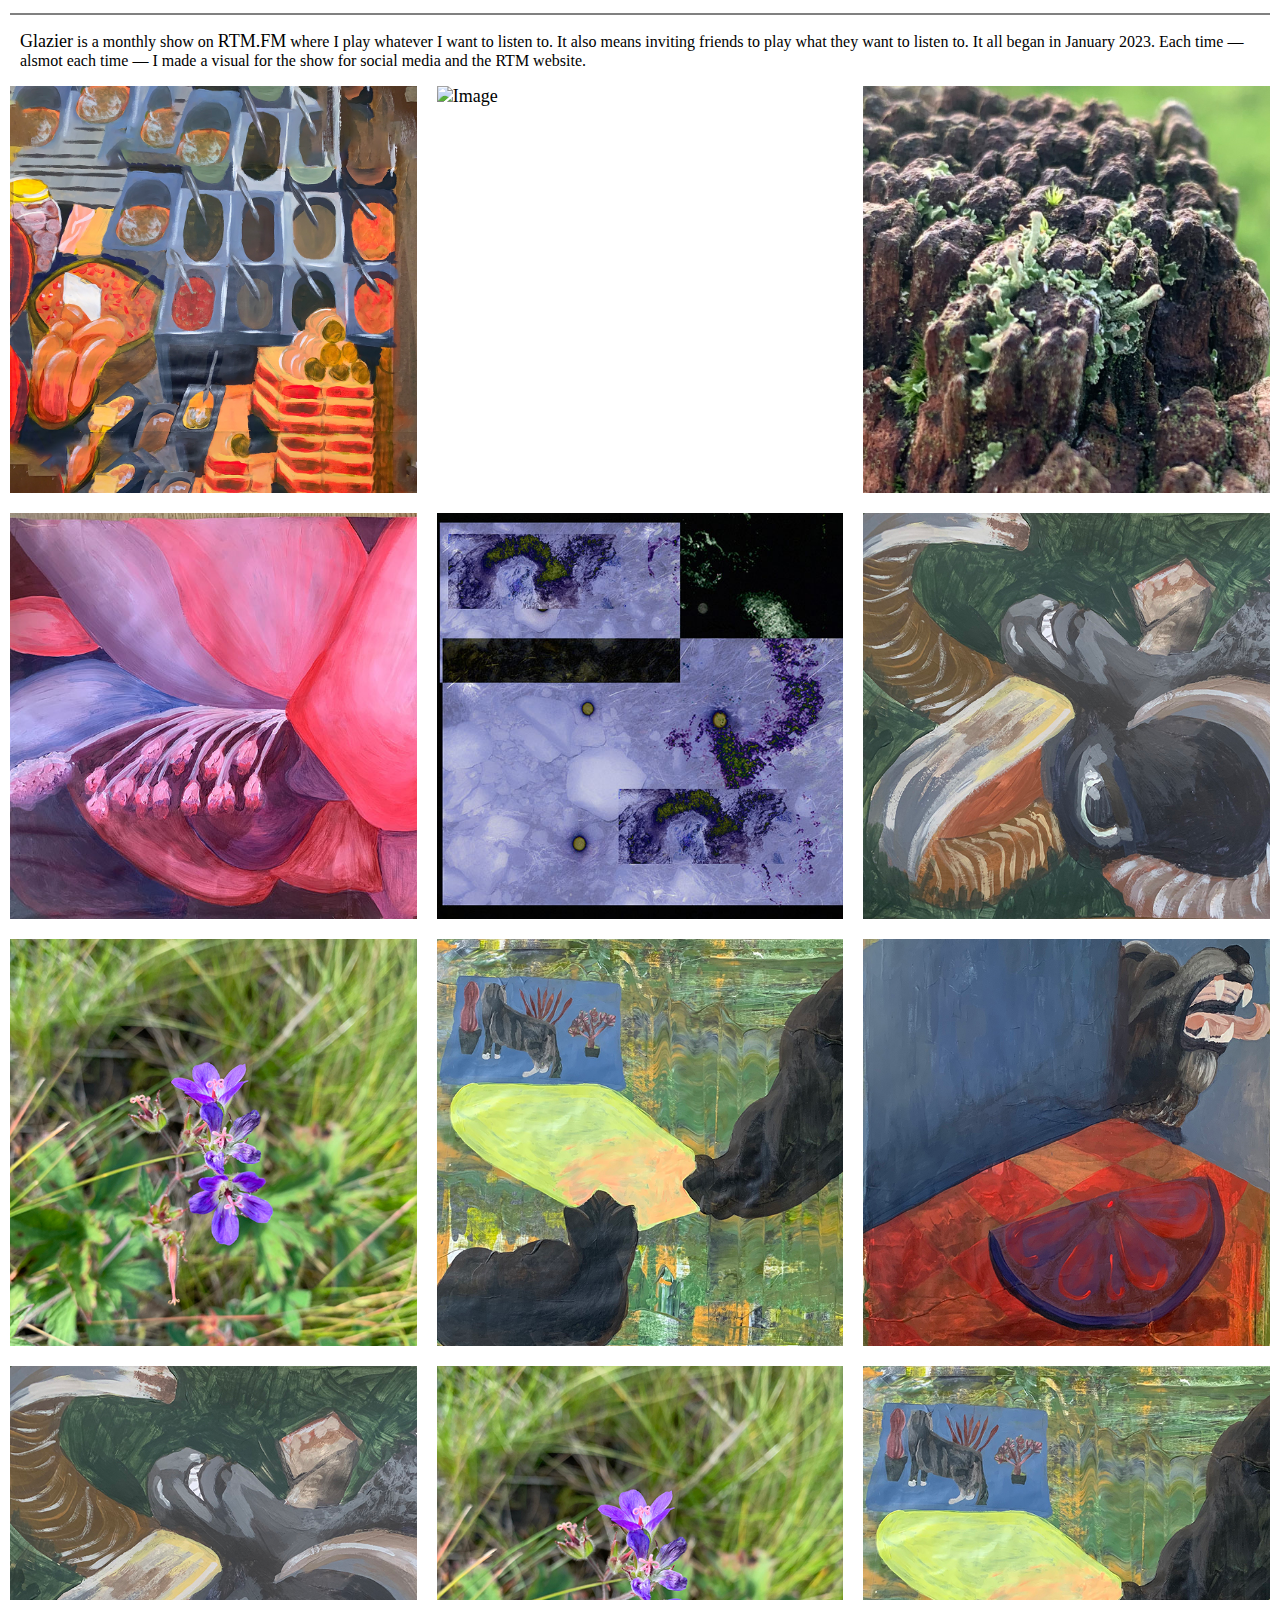
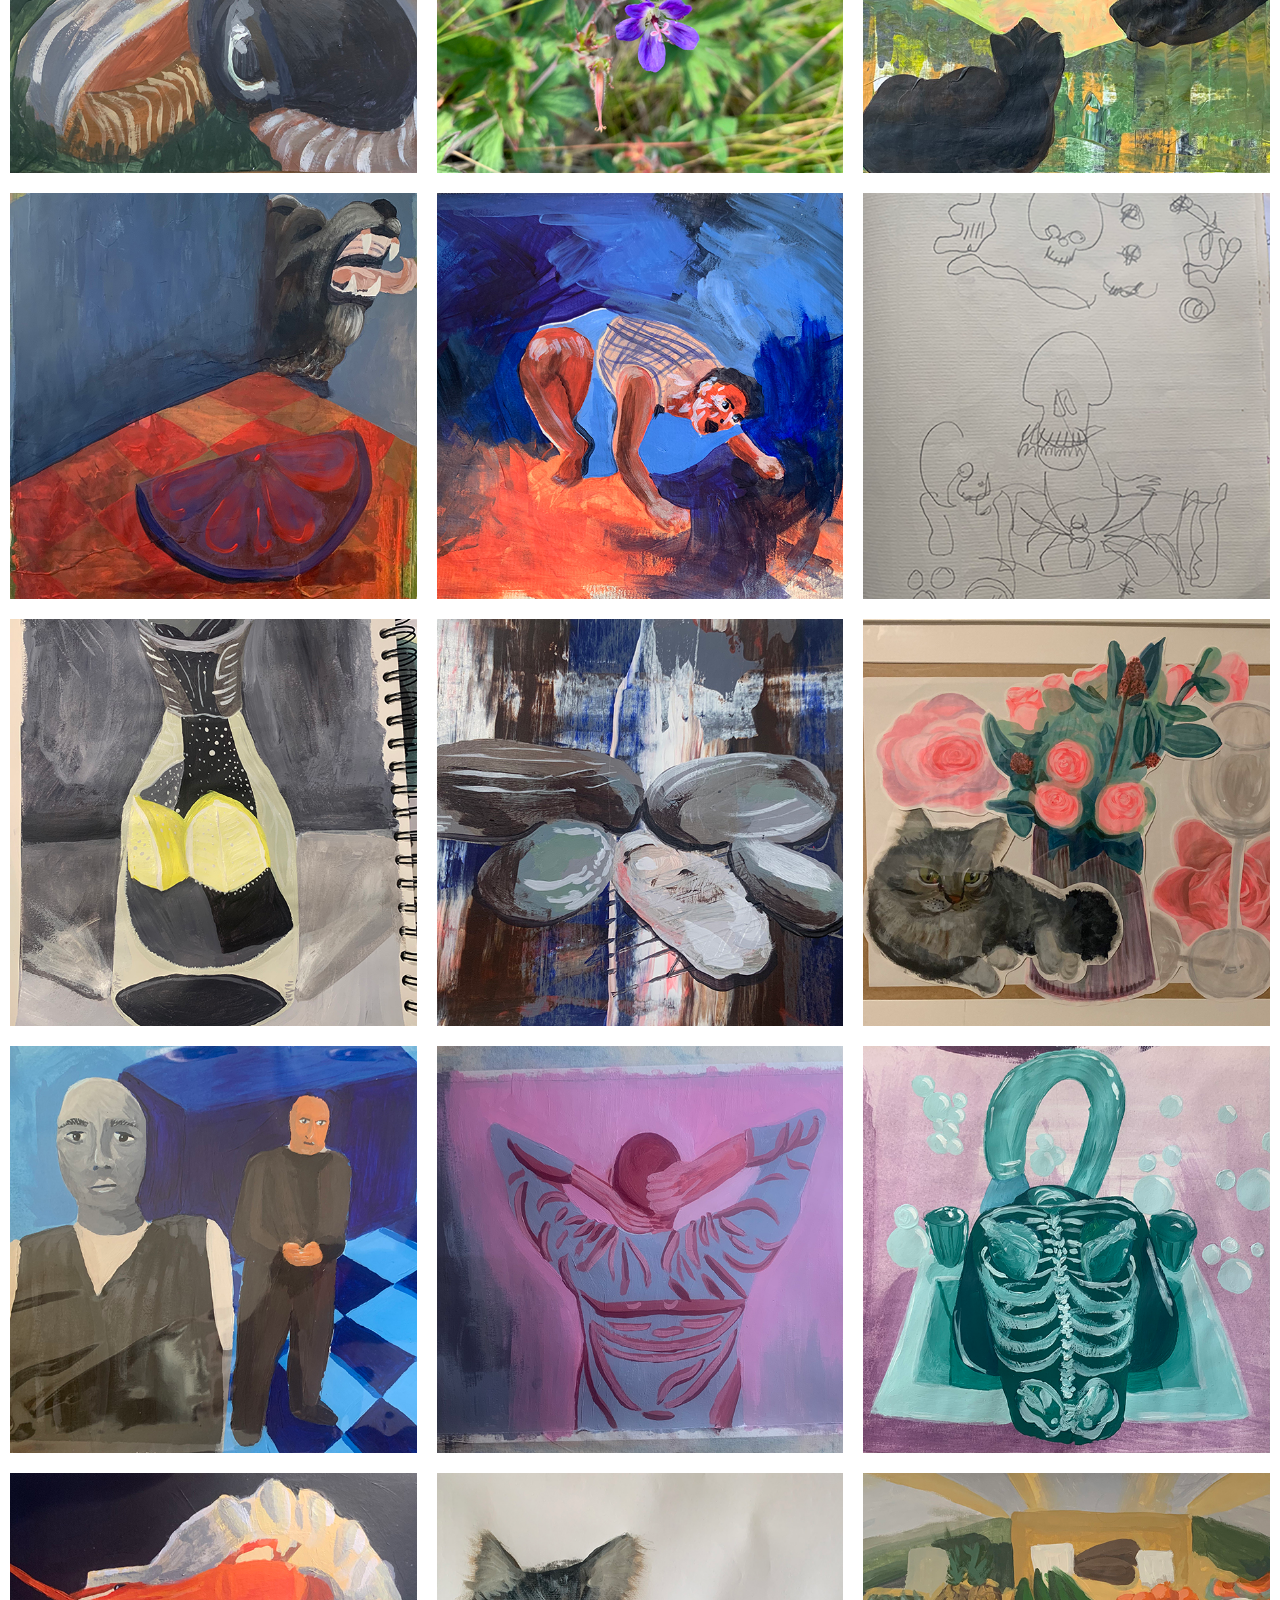
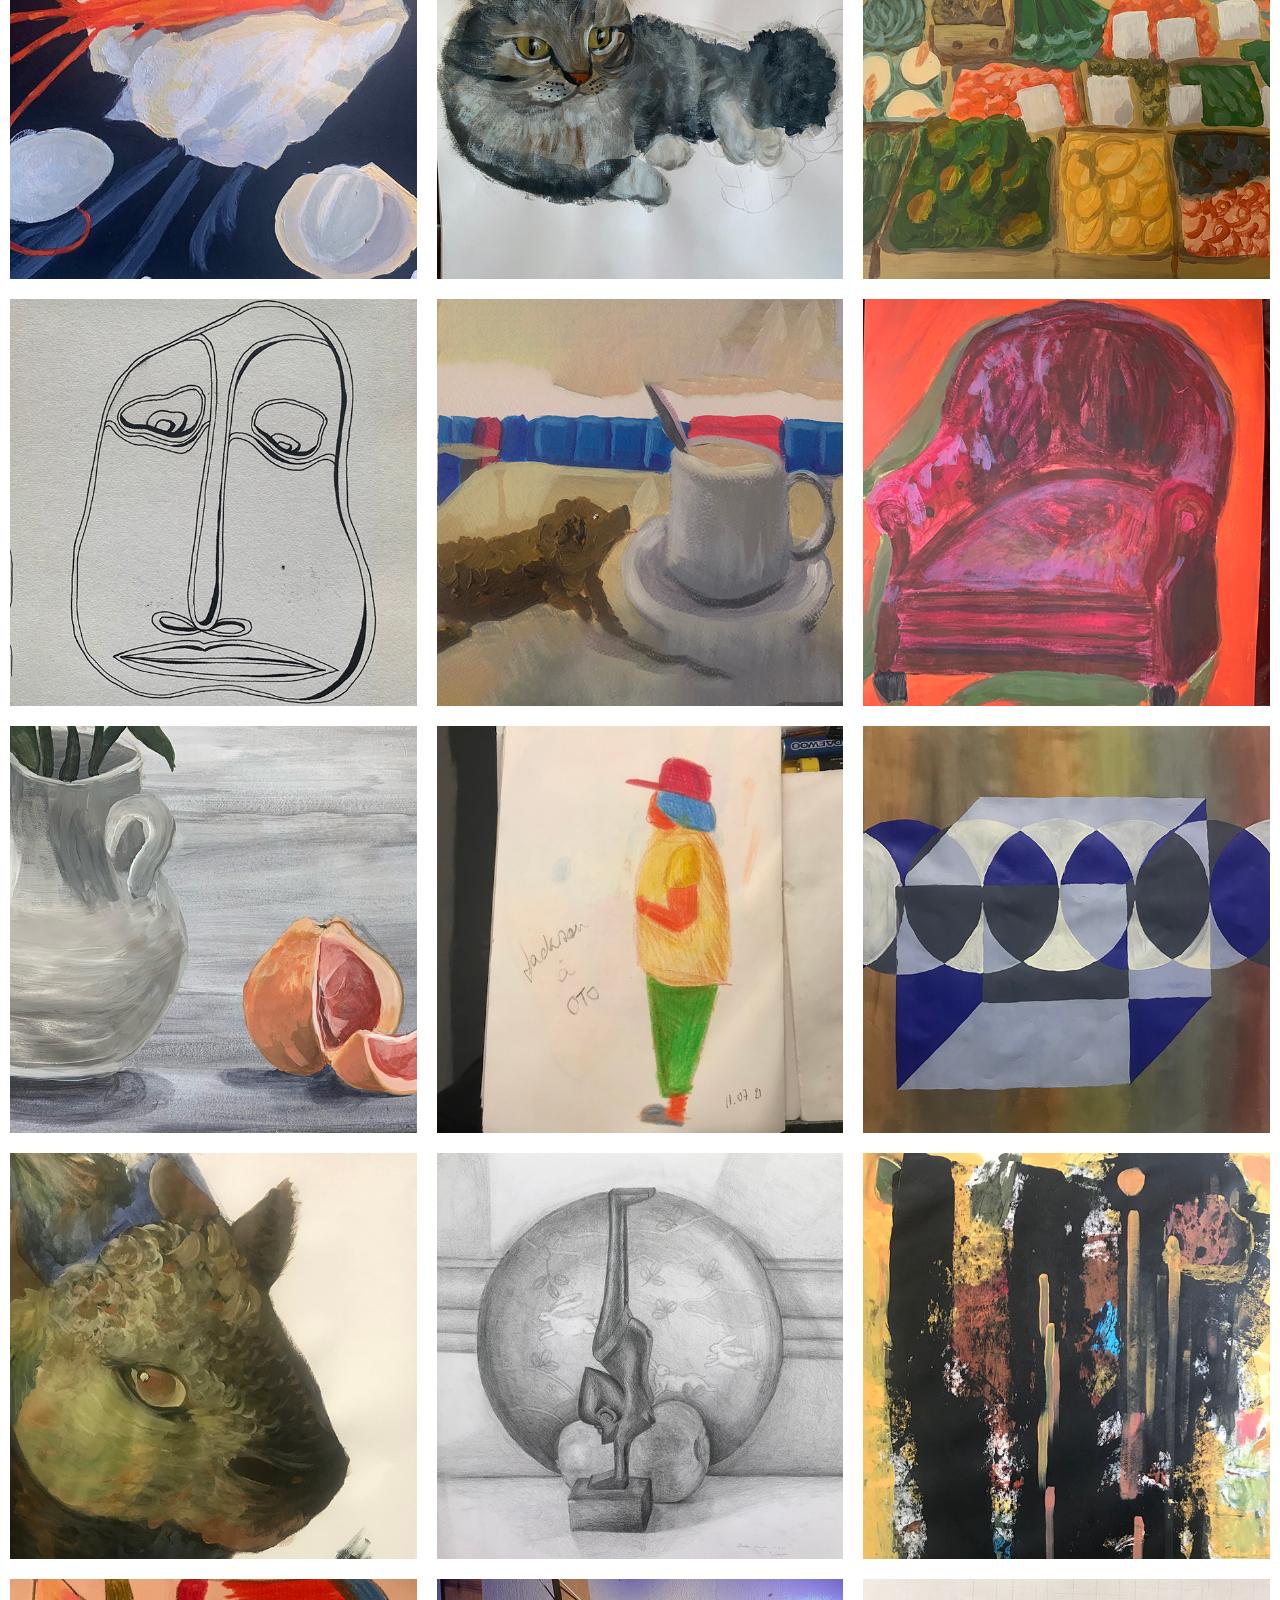
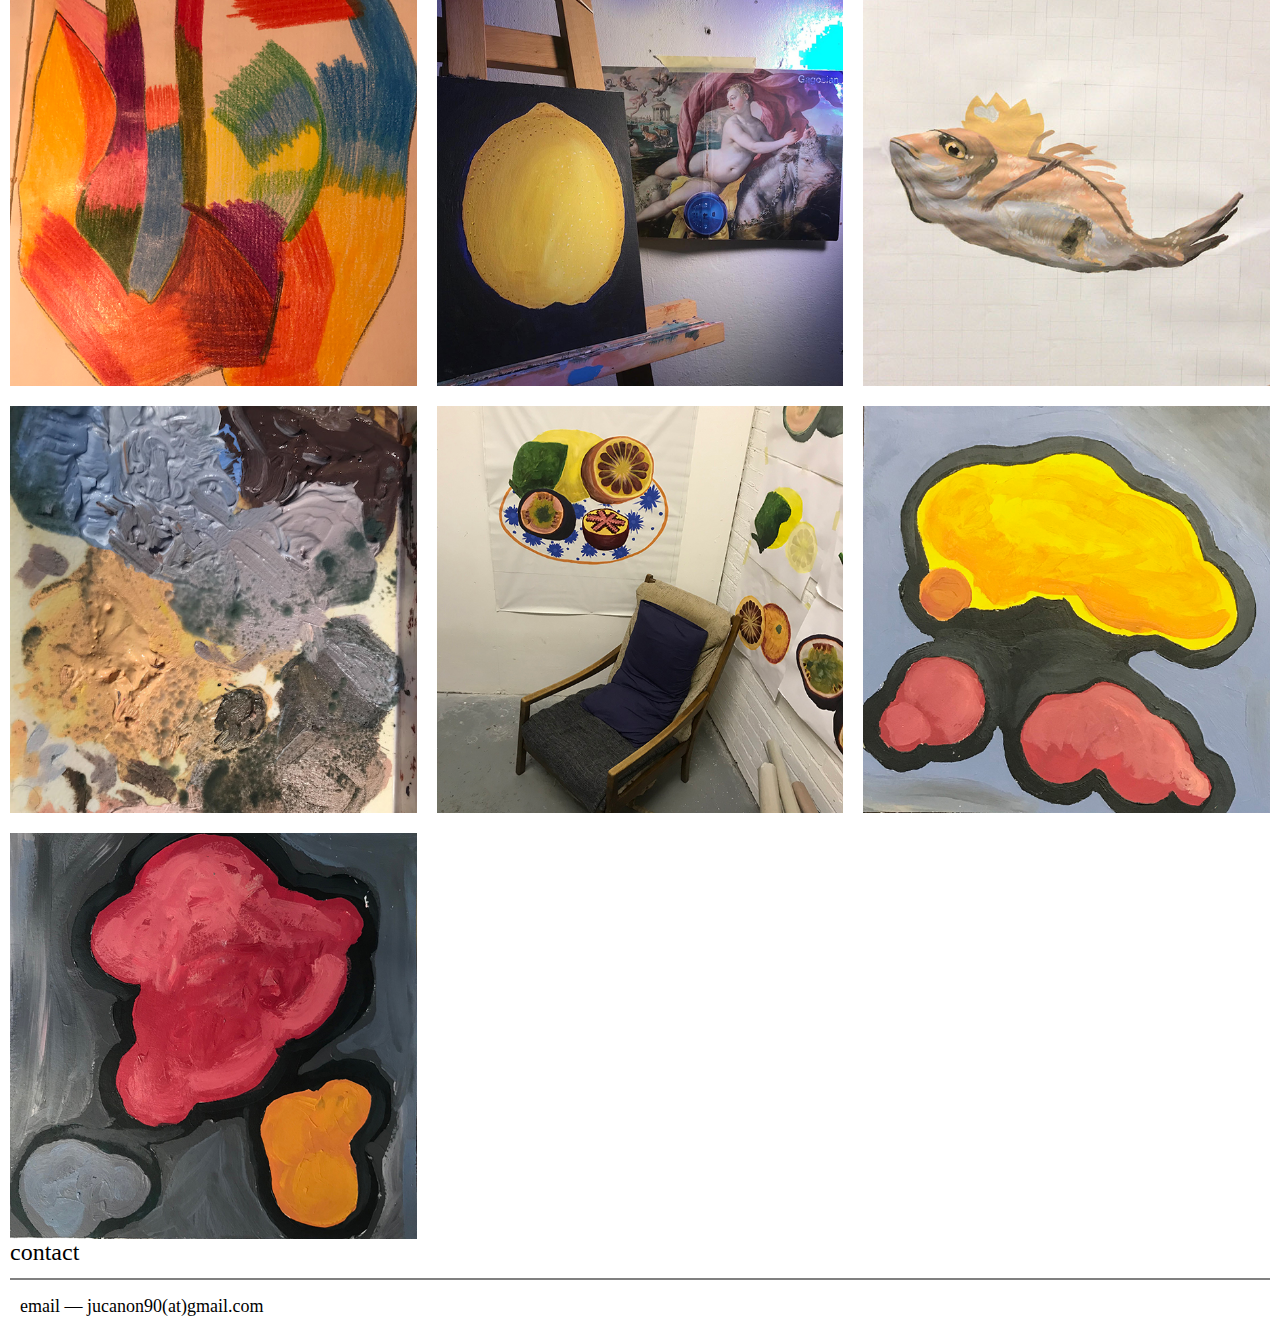
==== commit 29fcf83c: "favicon" ====
--- a/index_EN.html
+++ b/index_EN.html
@@ -6,6 +6,7 @@
     <meta name="viewport" content="width=device-width, initial-scale=1.0" />
     <link href="Ju Canon CSS.css" rel="stylesheet" type="text/css" />
     <title>Ju Canon</title>
+    <link rel="icon" href="favicon.png" type="image/x-icon" sizes="32x32">
   </head>
   <body>
     <header>
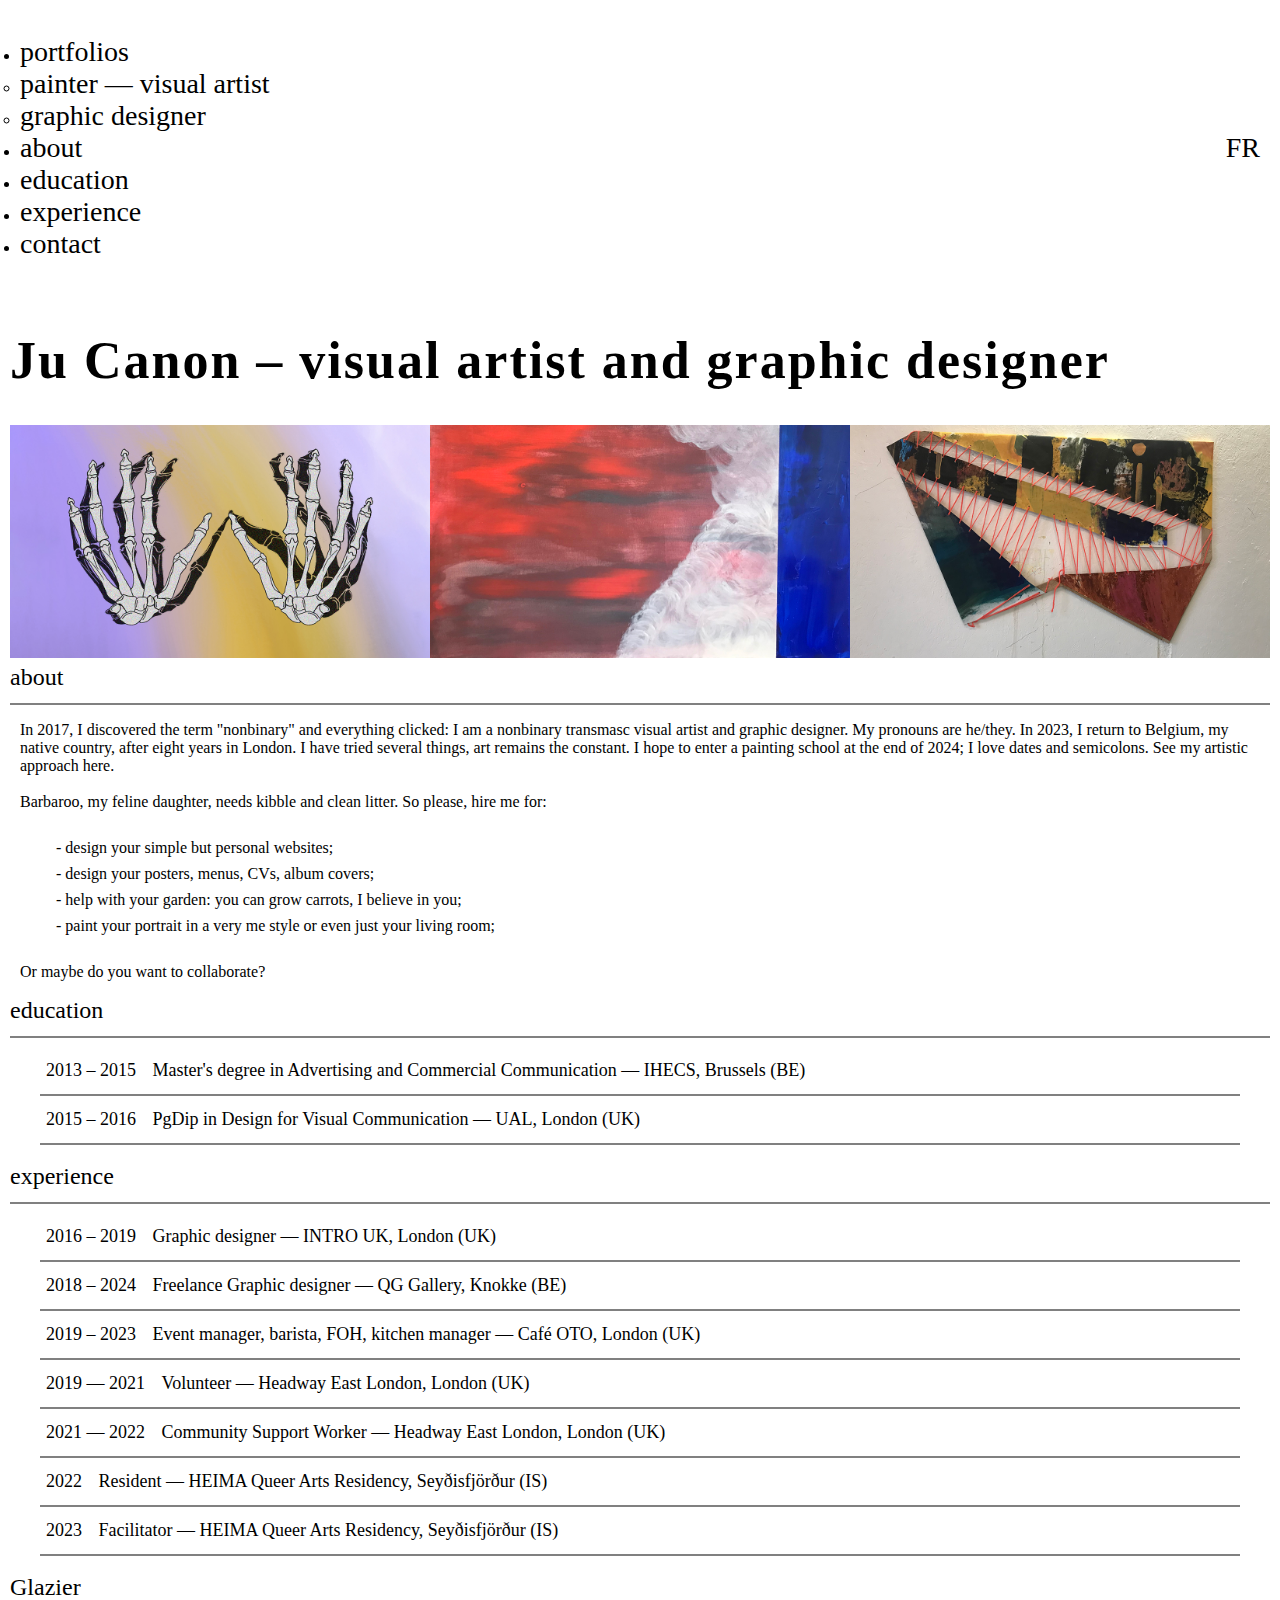
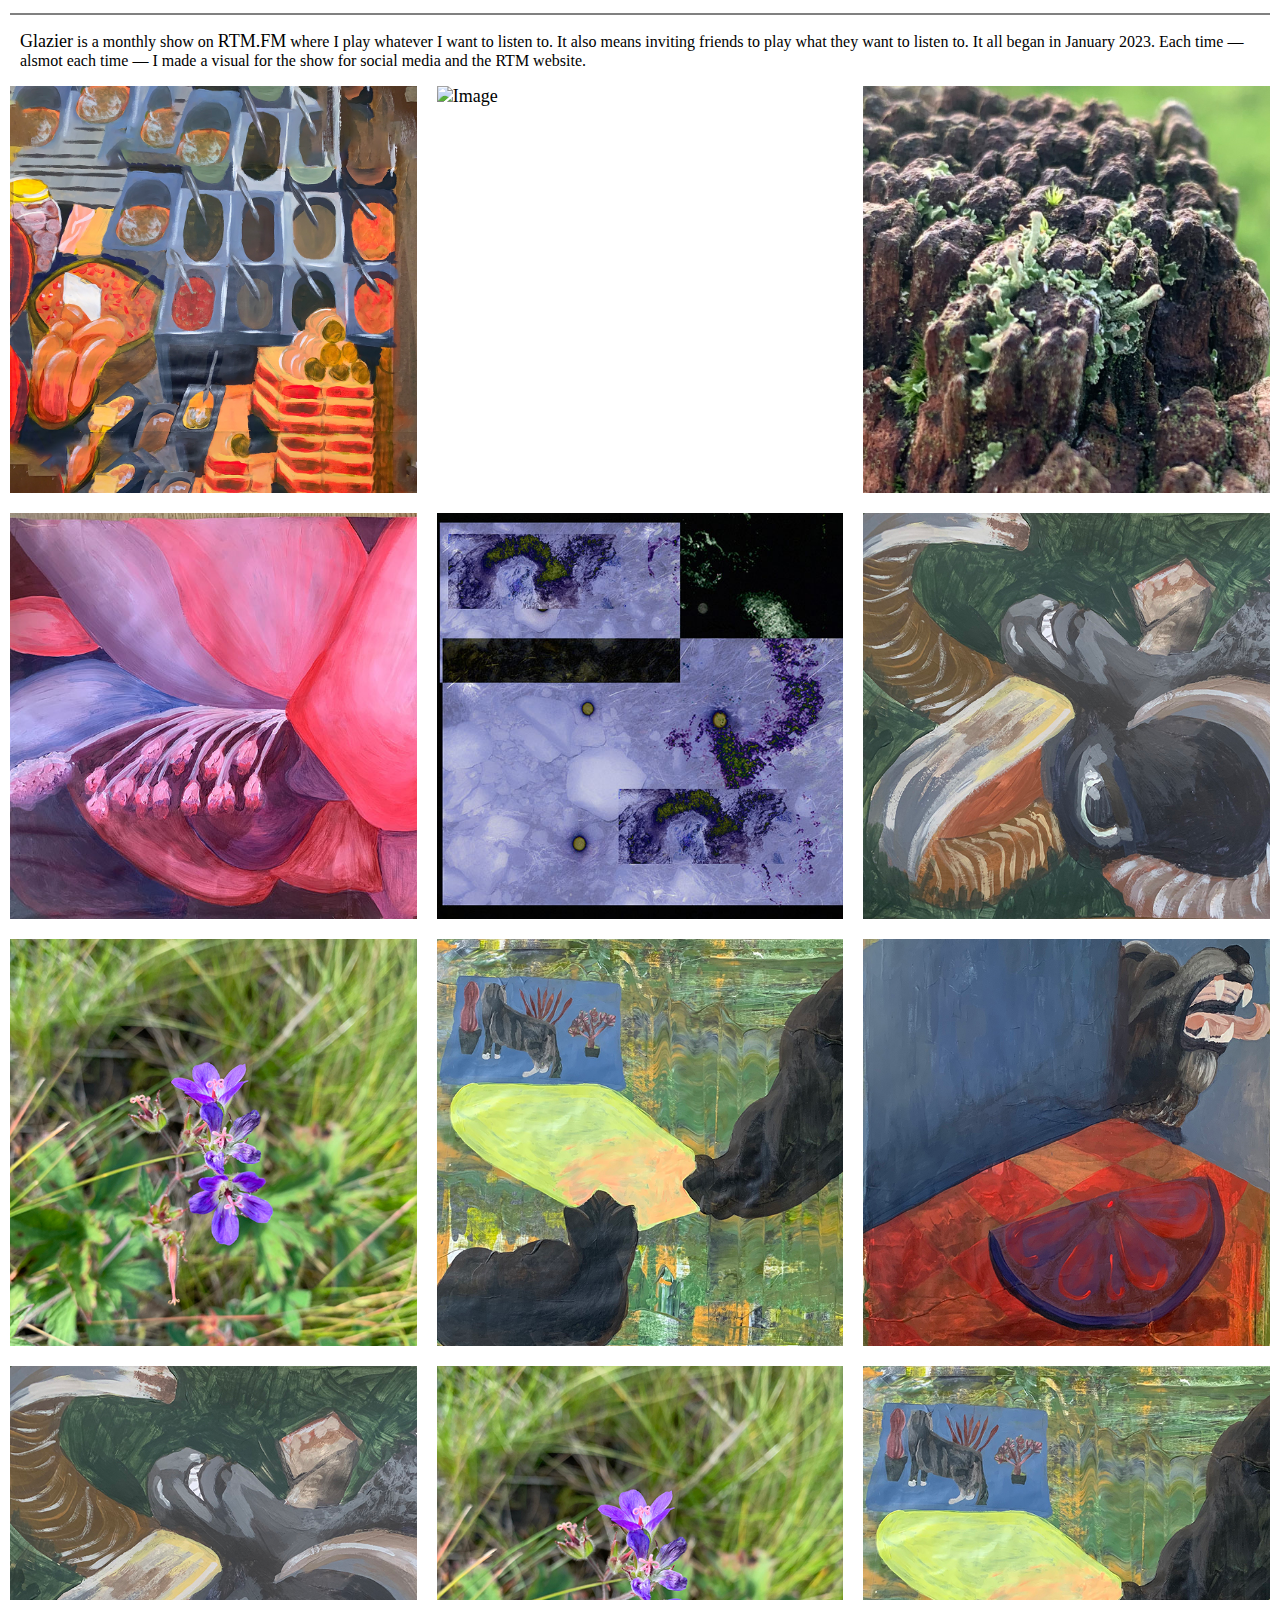
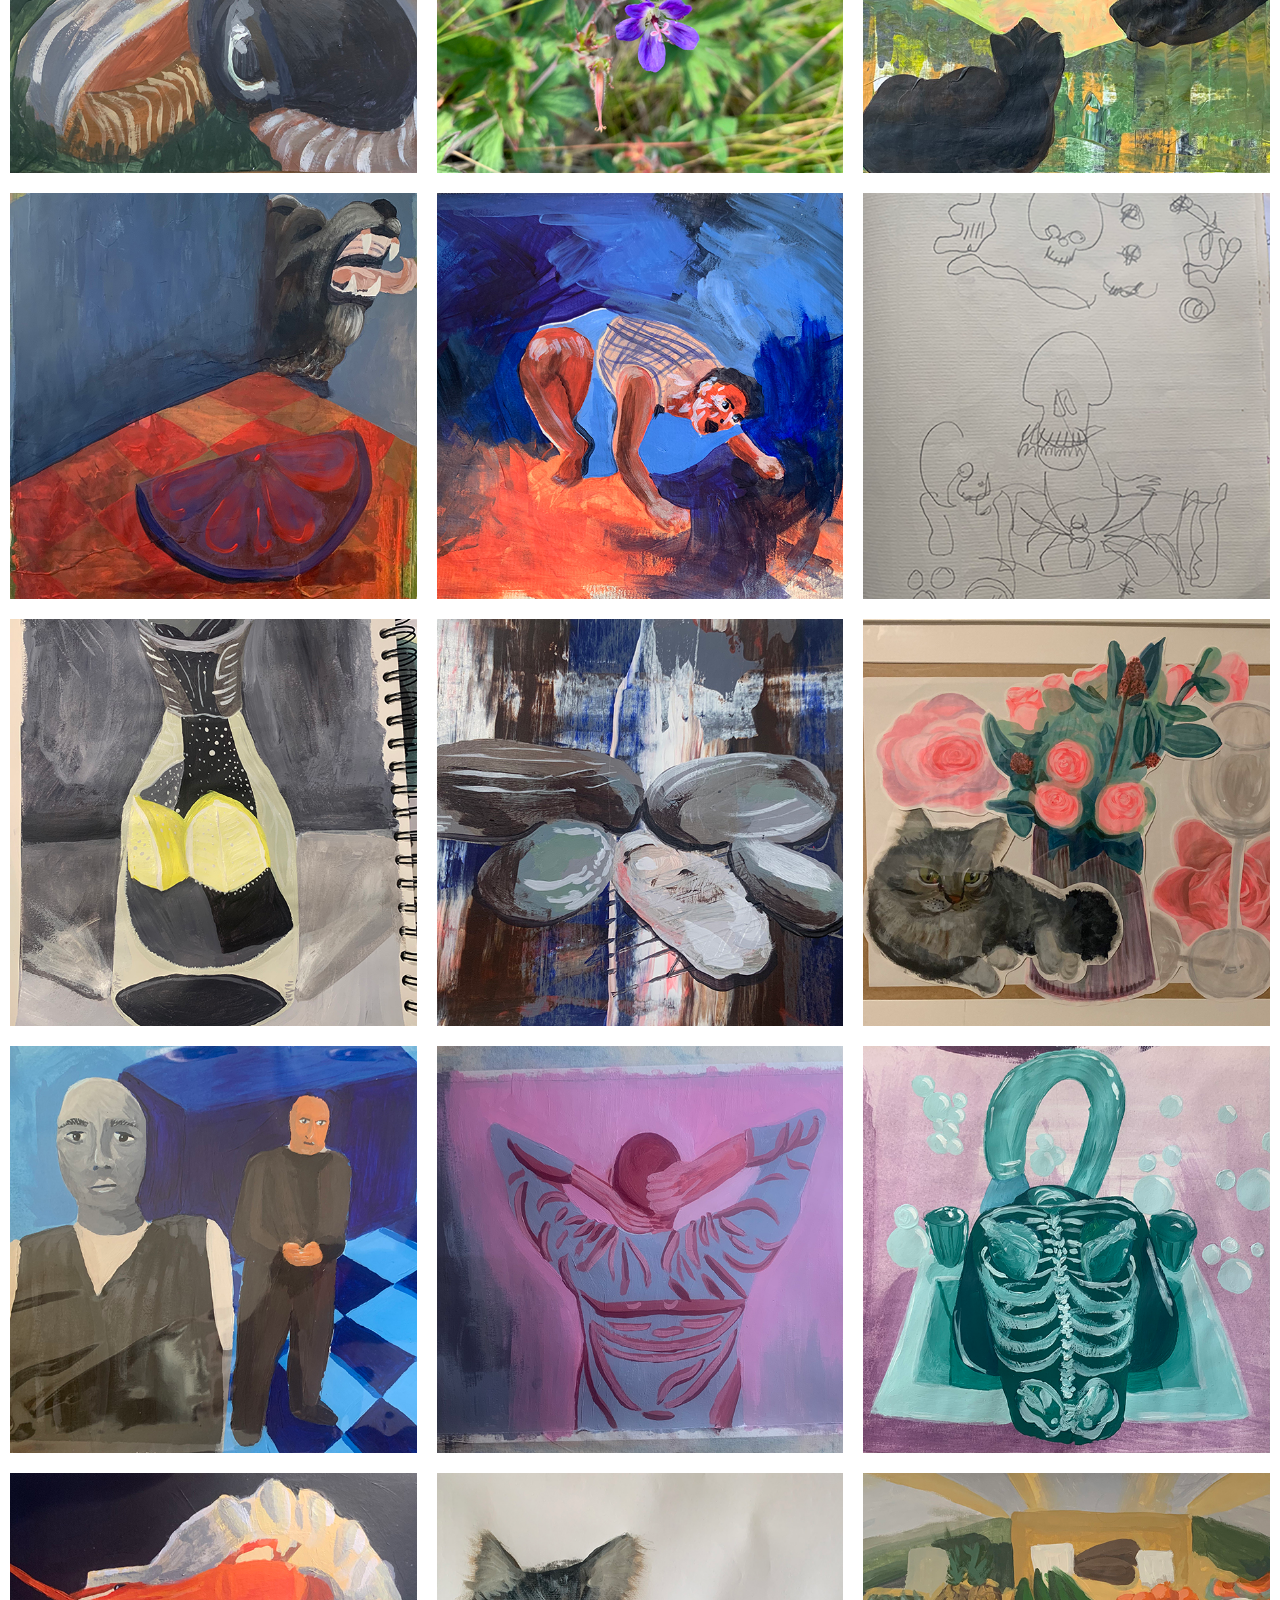
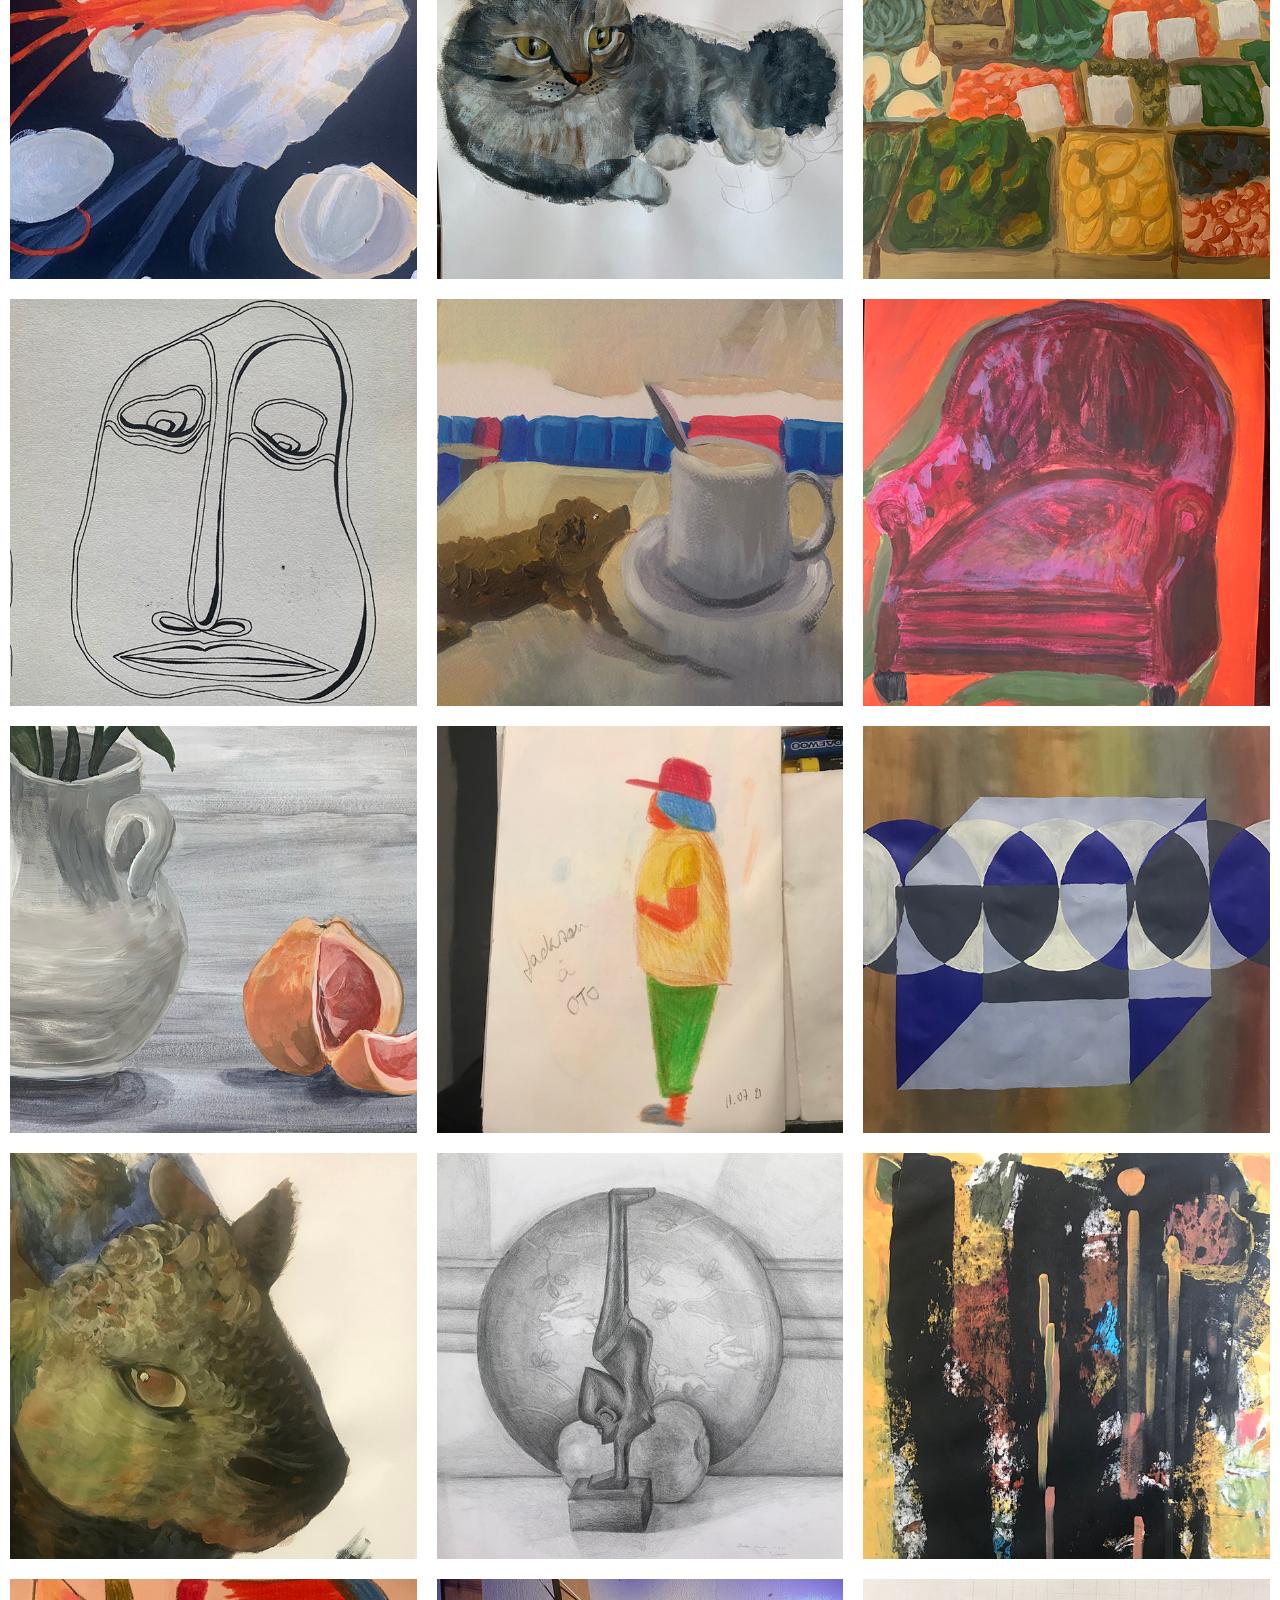
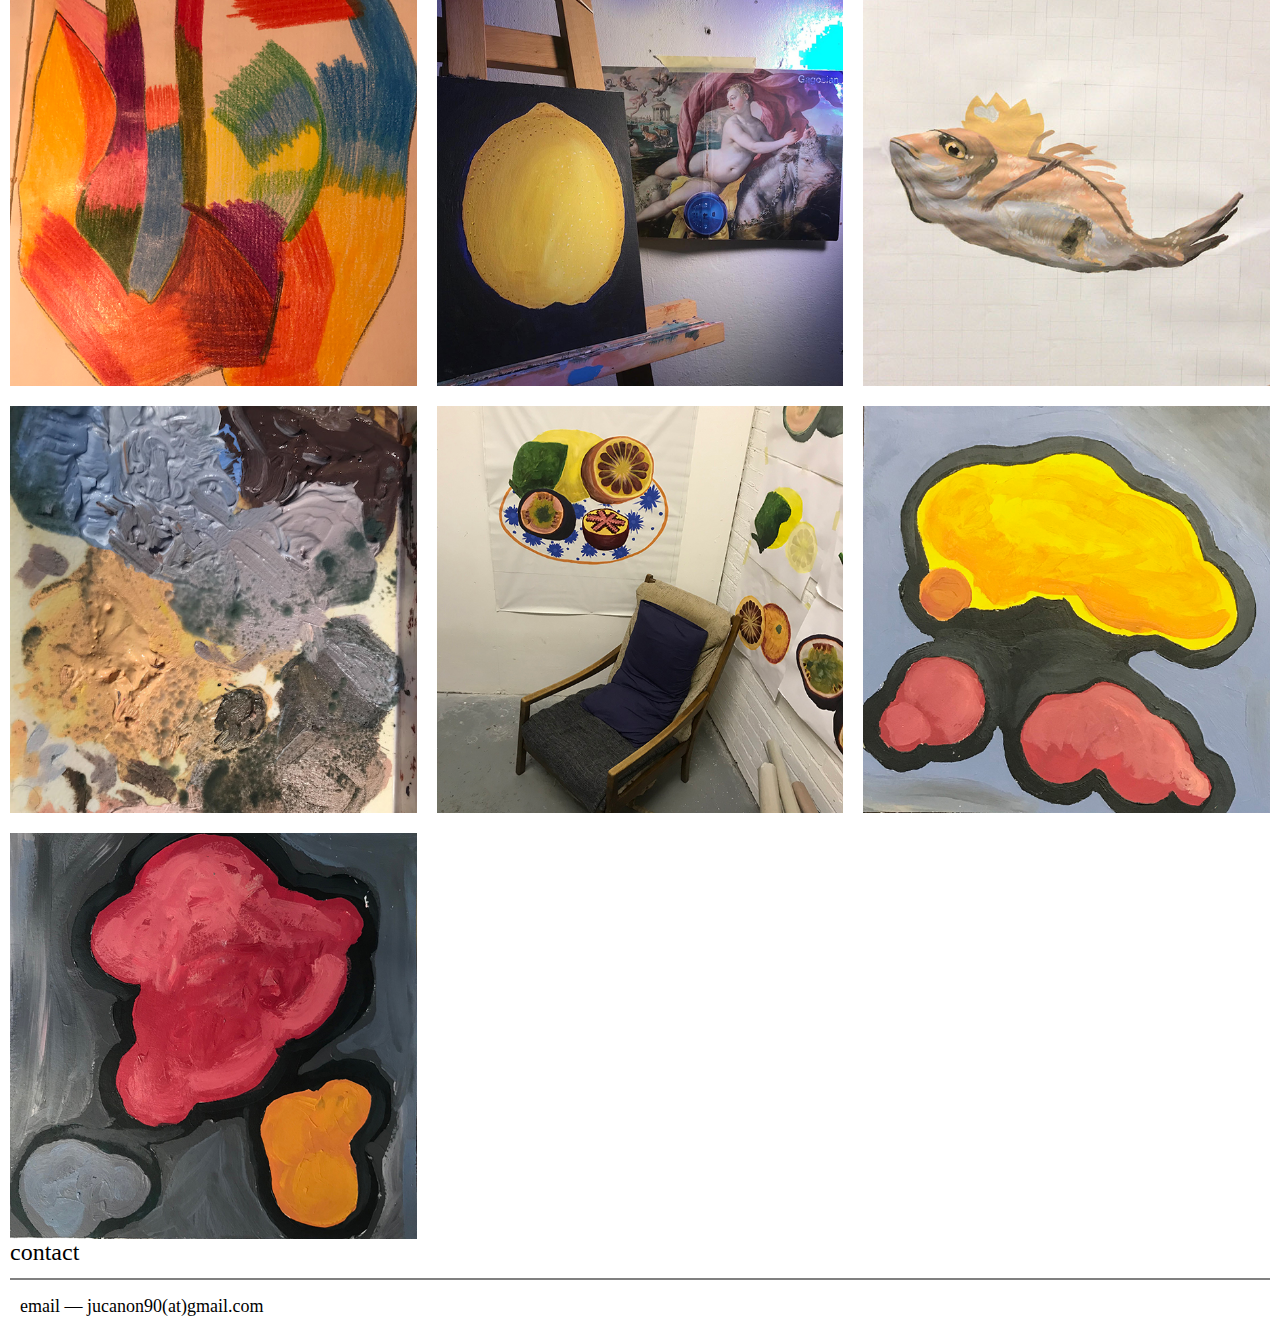
==== commit 49dbc919: "index update" ====
--- a/index_EN.html
+++ b/index_EN.html
@@ -113,7 +113,7 @@
         <li class="smalllist">2016 – 2019</li>
         <li class="smalllist">Graphic designer — INTRO UK, London (UK)</li>
         <hr class="smallhr" noshade />
-        <li class="smalllist">2018 – 2022</li>
+        <li class="smalllist">2018 – 2024</li>
         <li class="smalllist">
           Freelance Graphic designer — QG Gallery, Knokke (BE)
         </li>
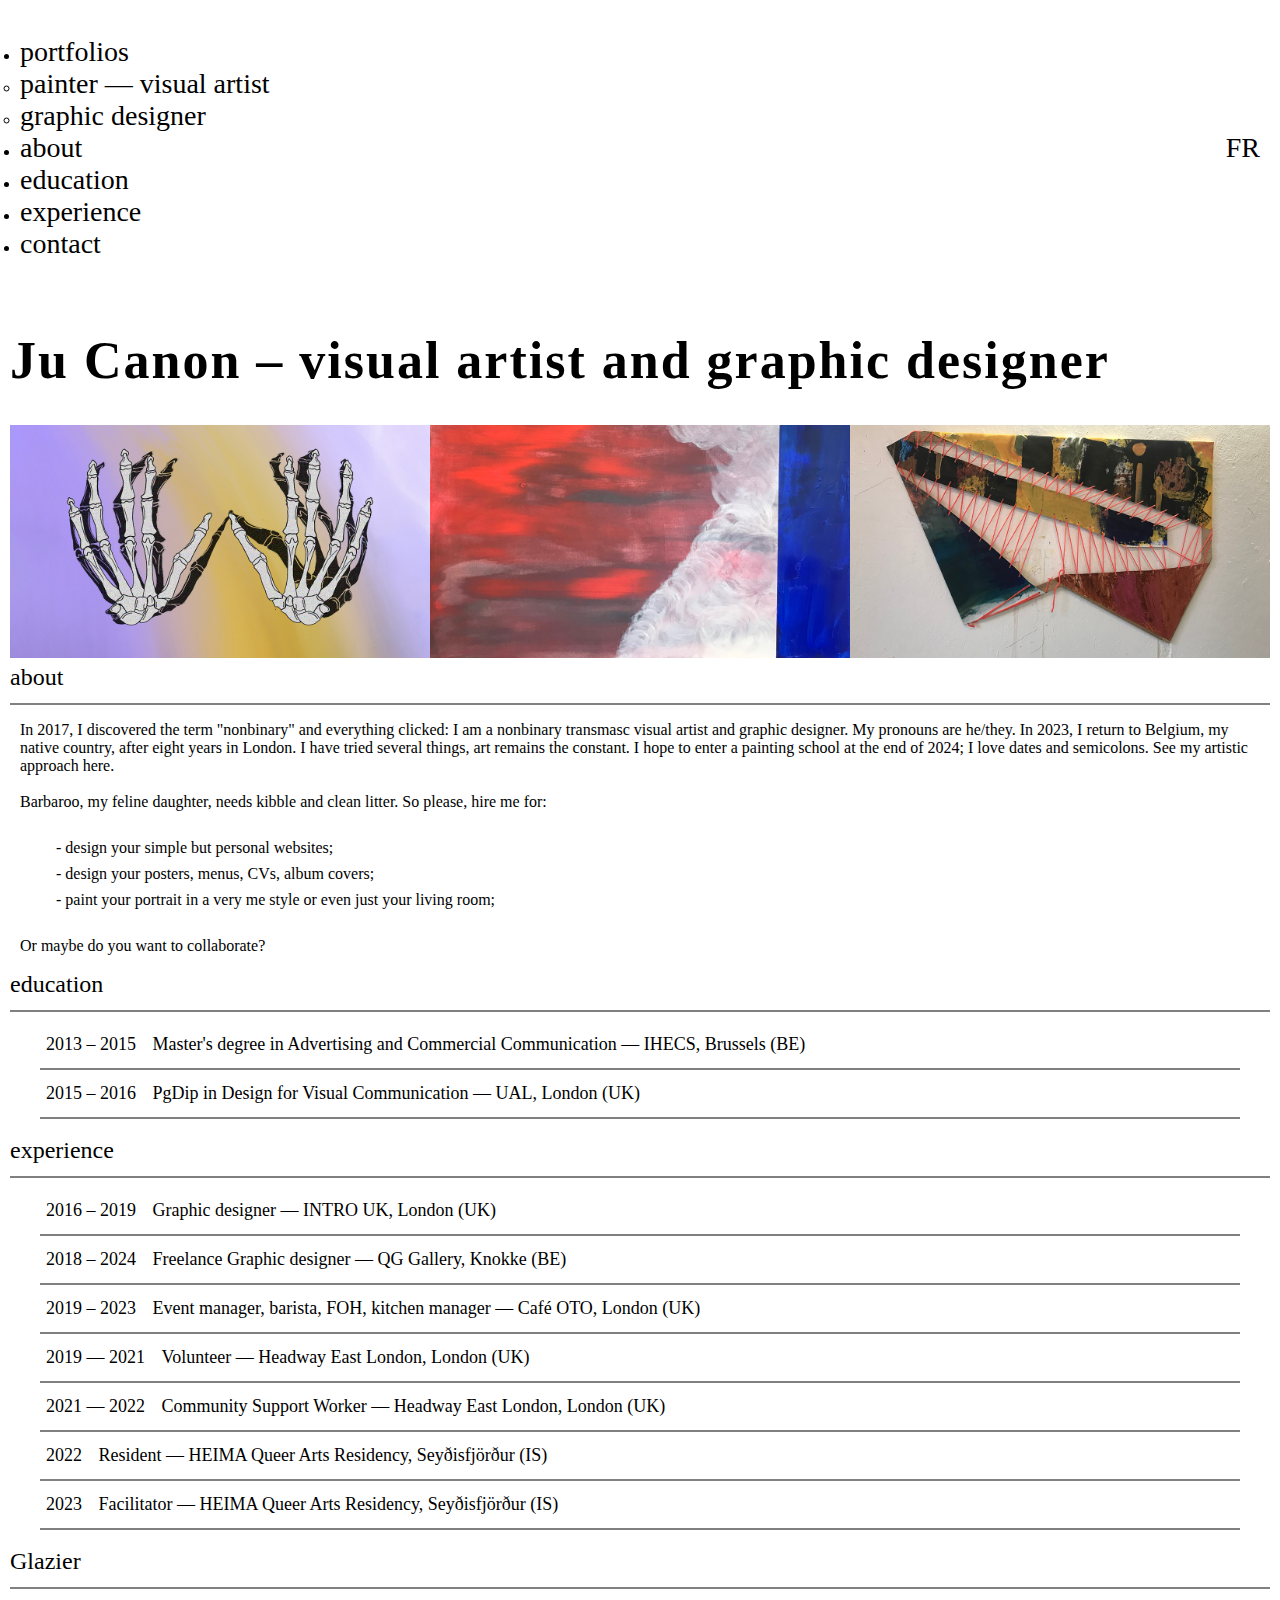
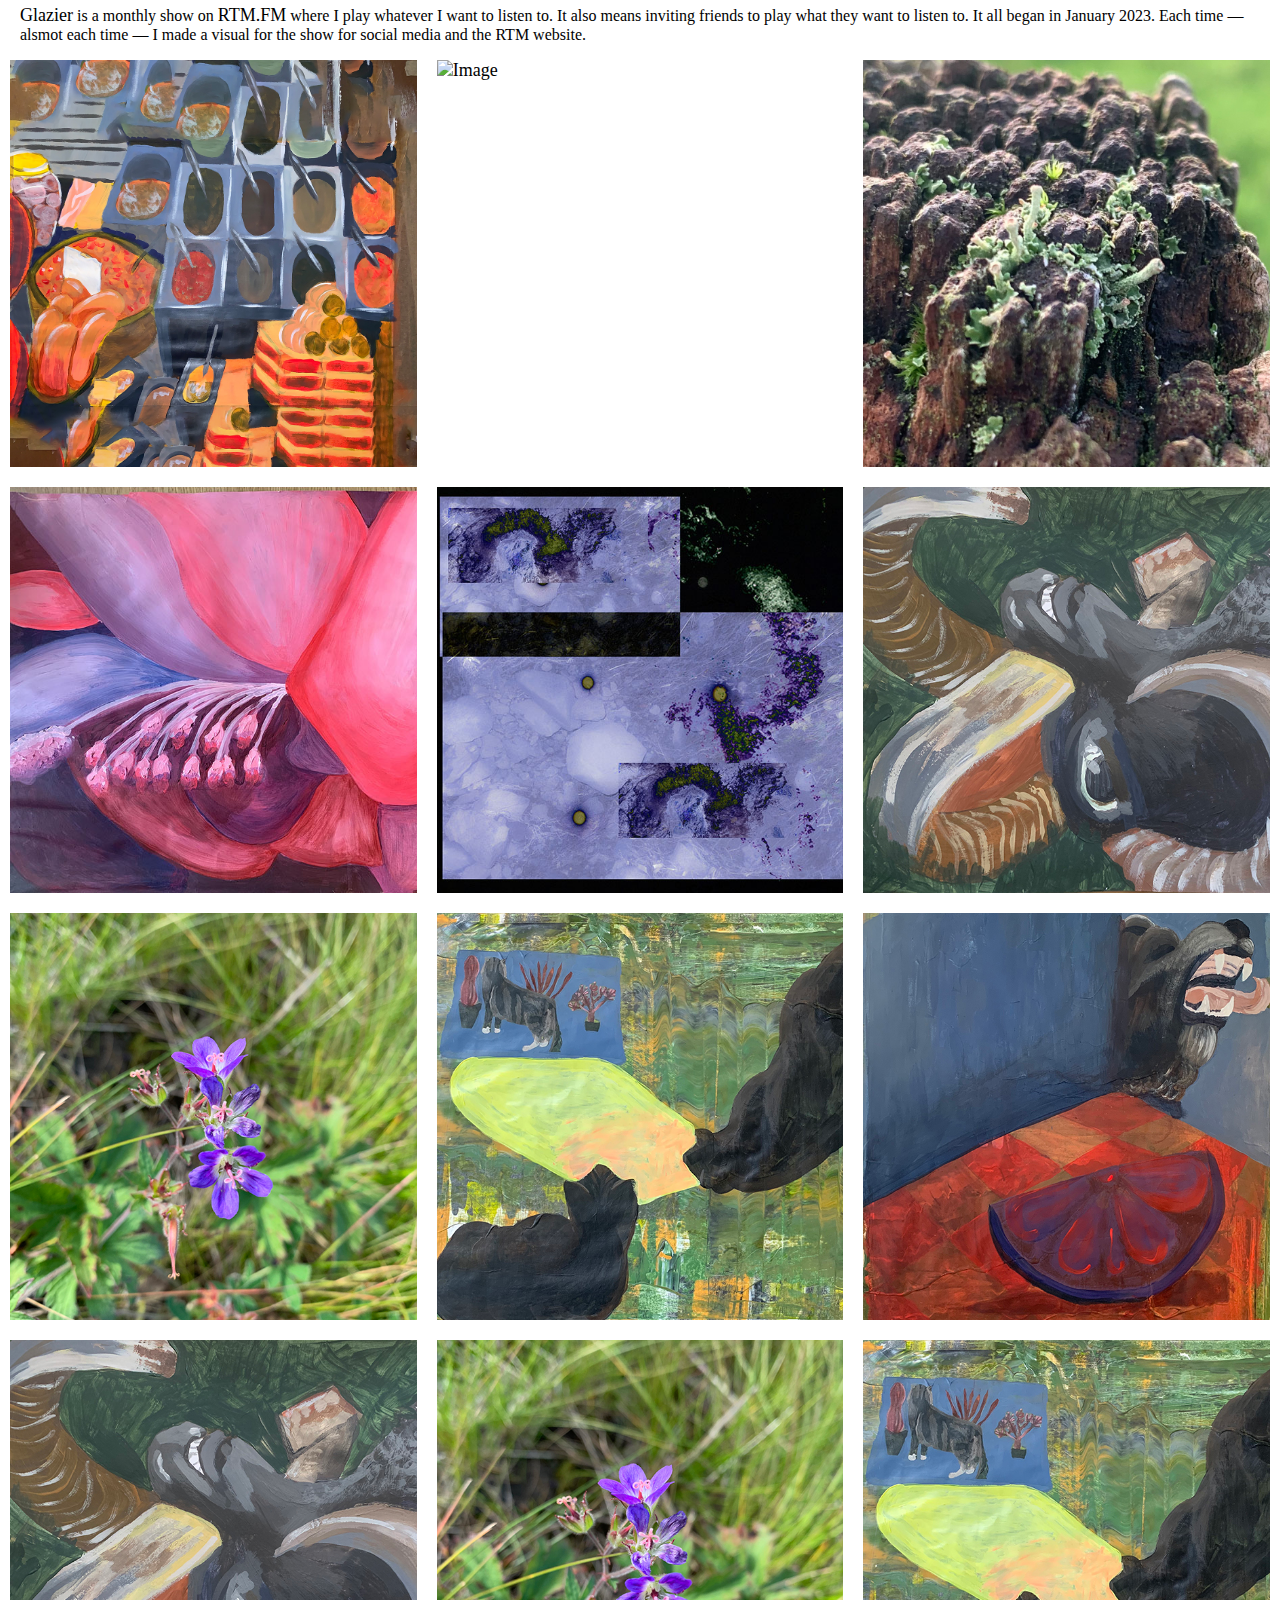
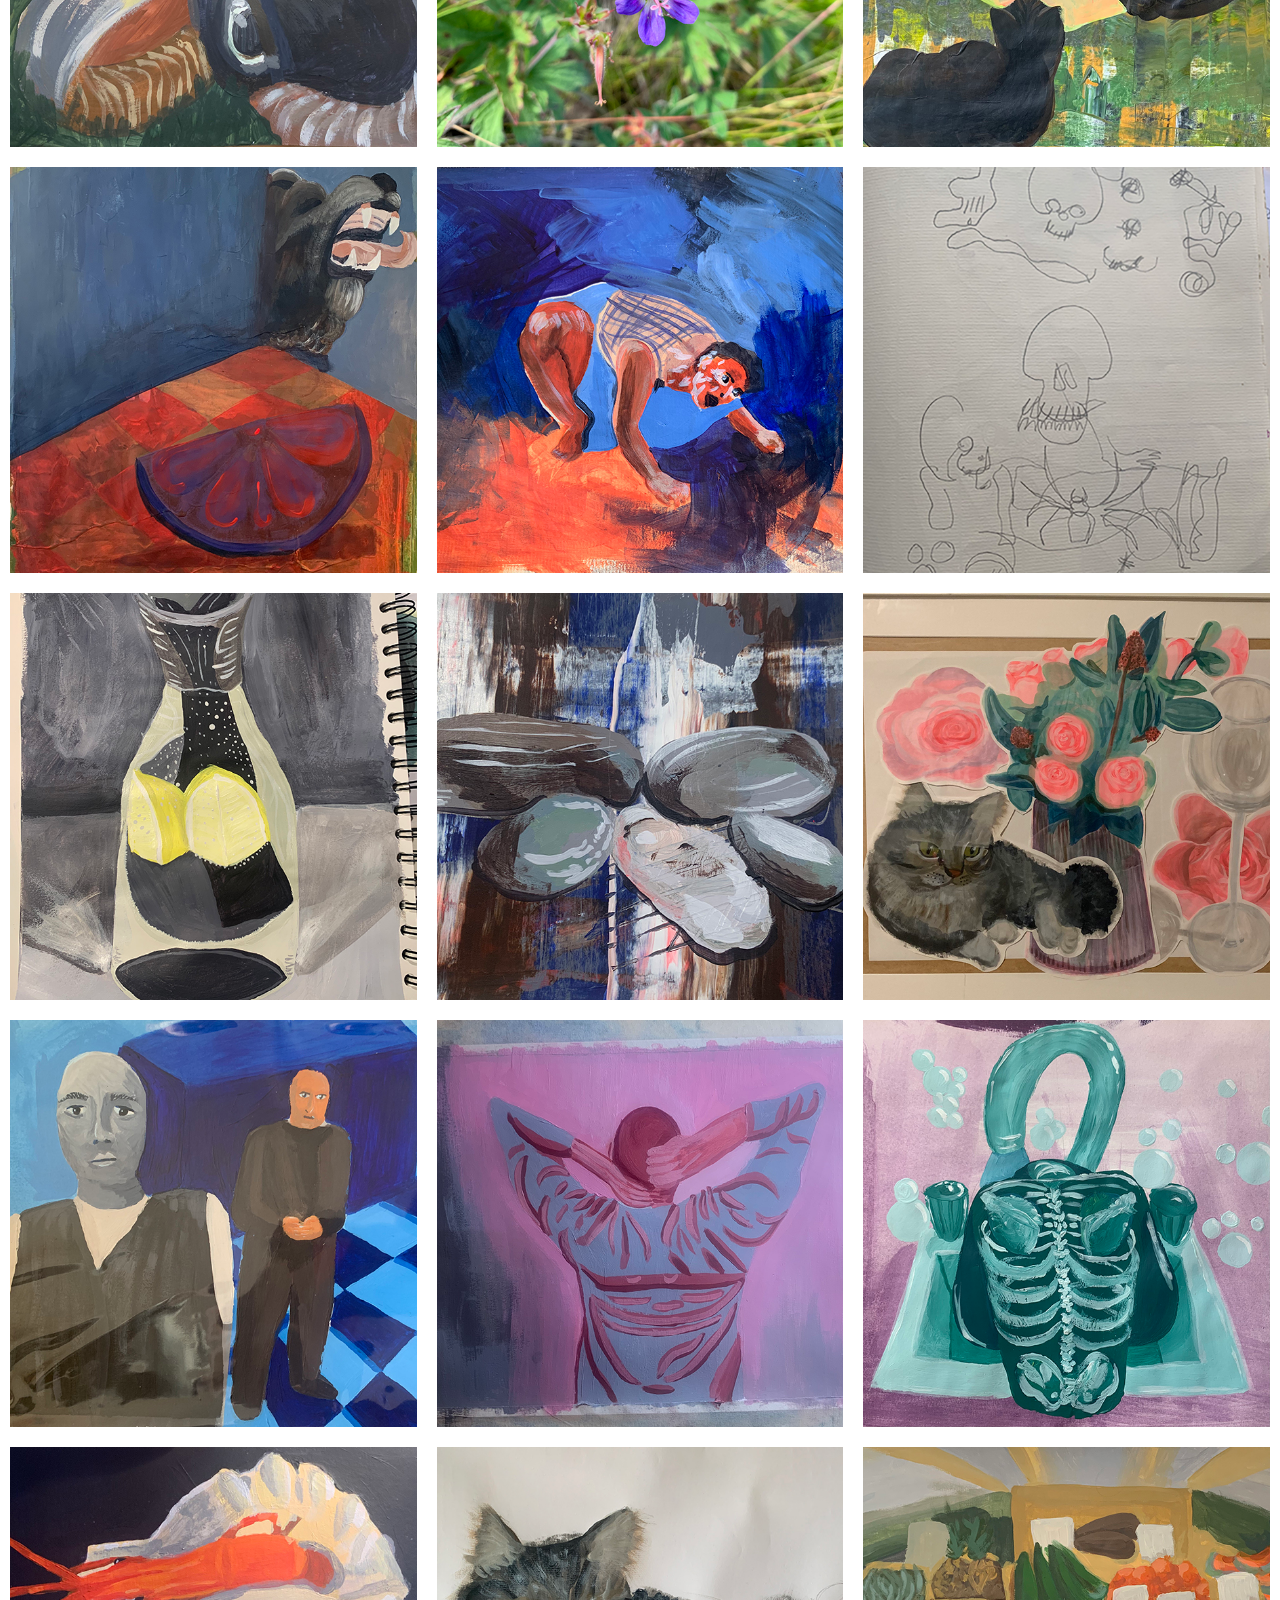
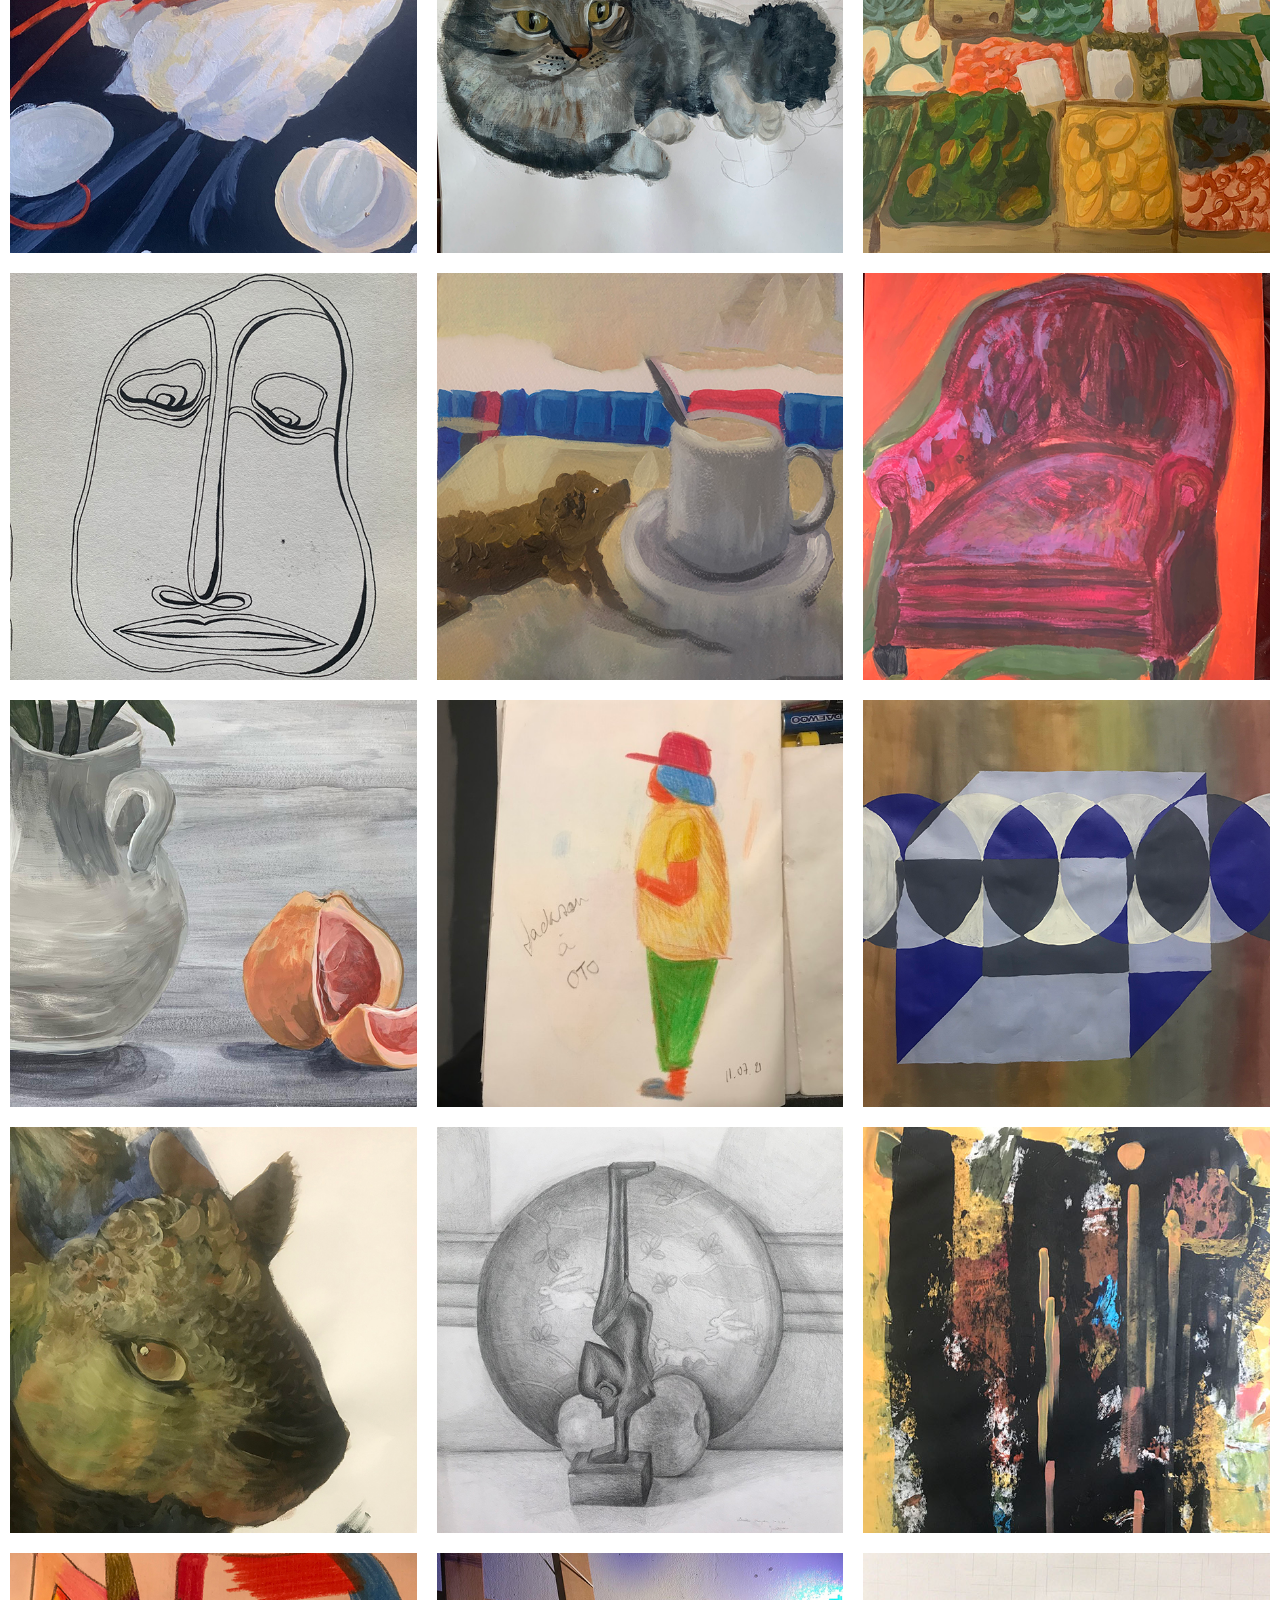
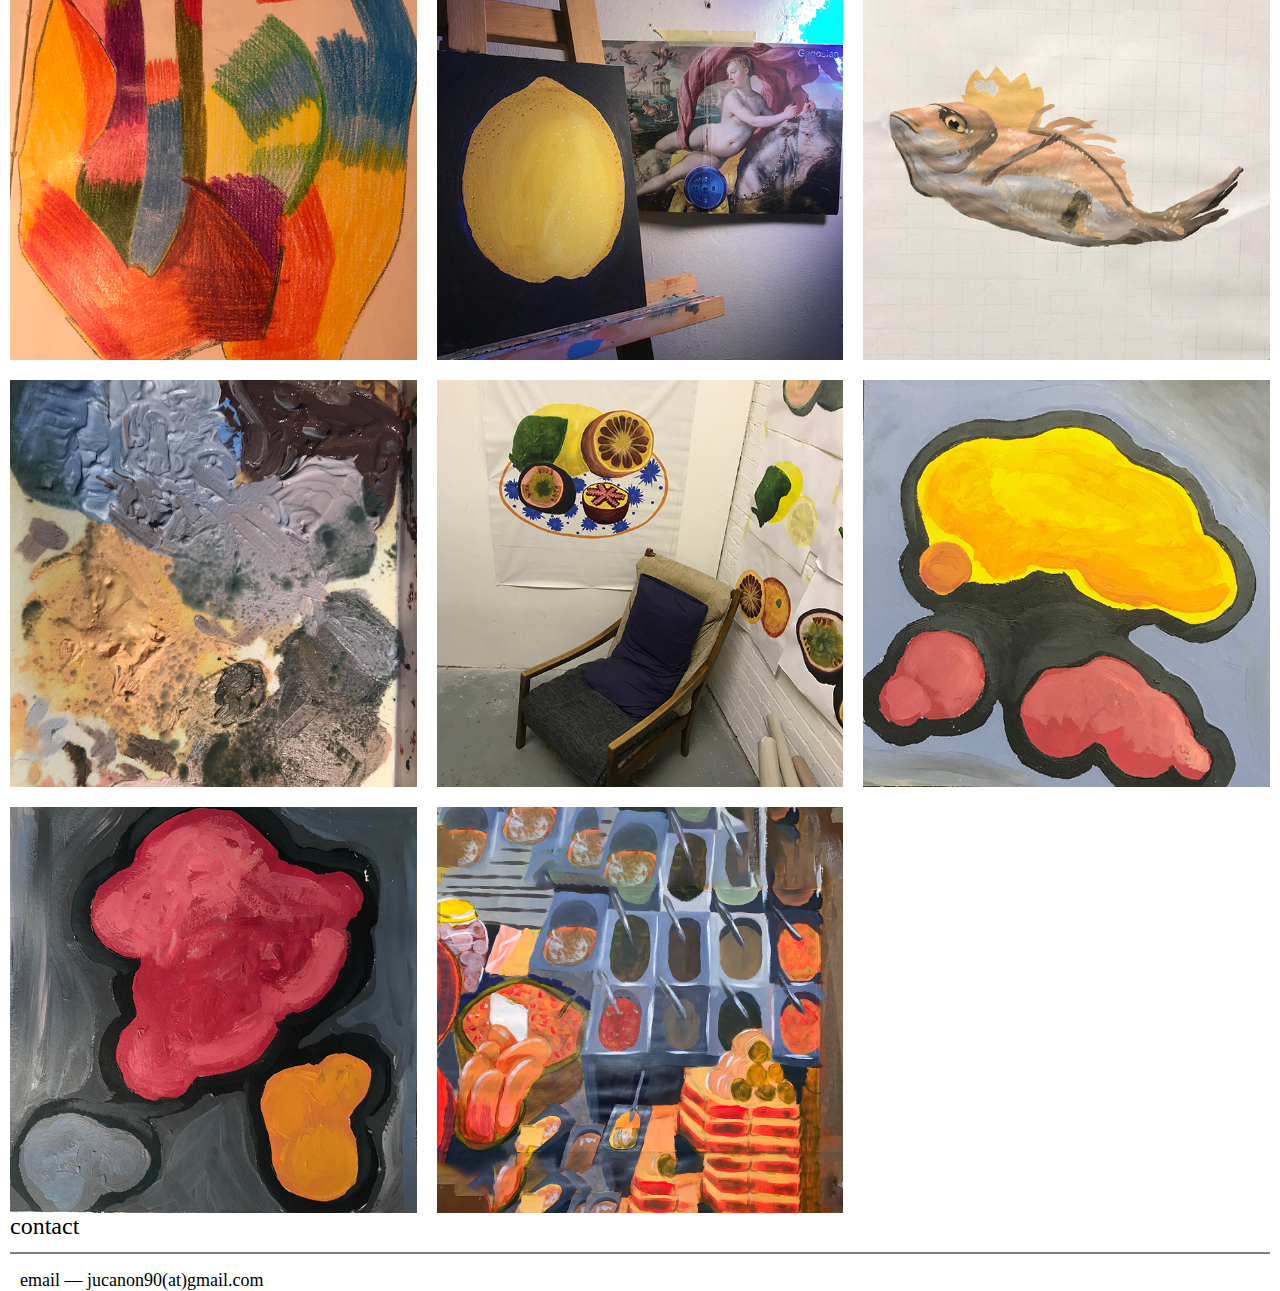
==== commit 553074ec: "update index" ====
--- a/index_EN.html
+++ b/index_EN.html
@@ -78,9 +78,6 @@
         <ol>
           <li class="p">- design your simple but personal websites;</li>
           <li class="p">- design your posters, menus, CVs, album covers;</li>
-          <li class="p">
-            - help with your garden: you can grow carrots, I believe in you;
-          </li>
           <li class="p">
             - paint your portrait in a very me style or even just your living
             room;
